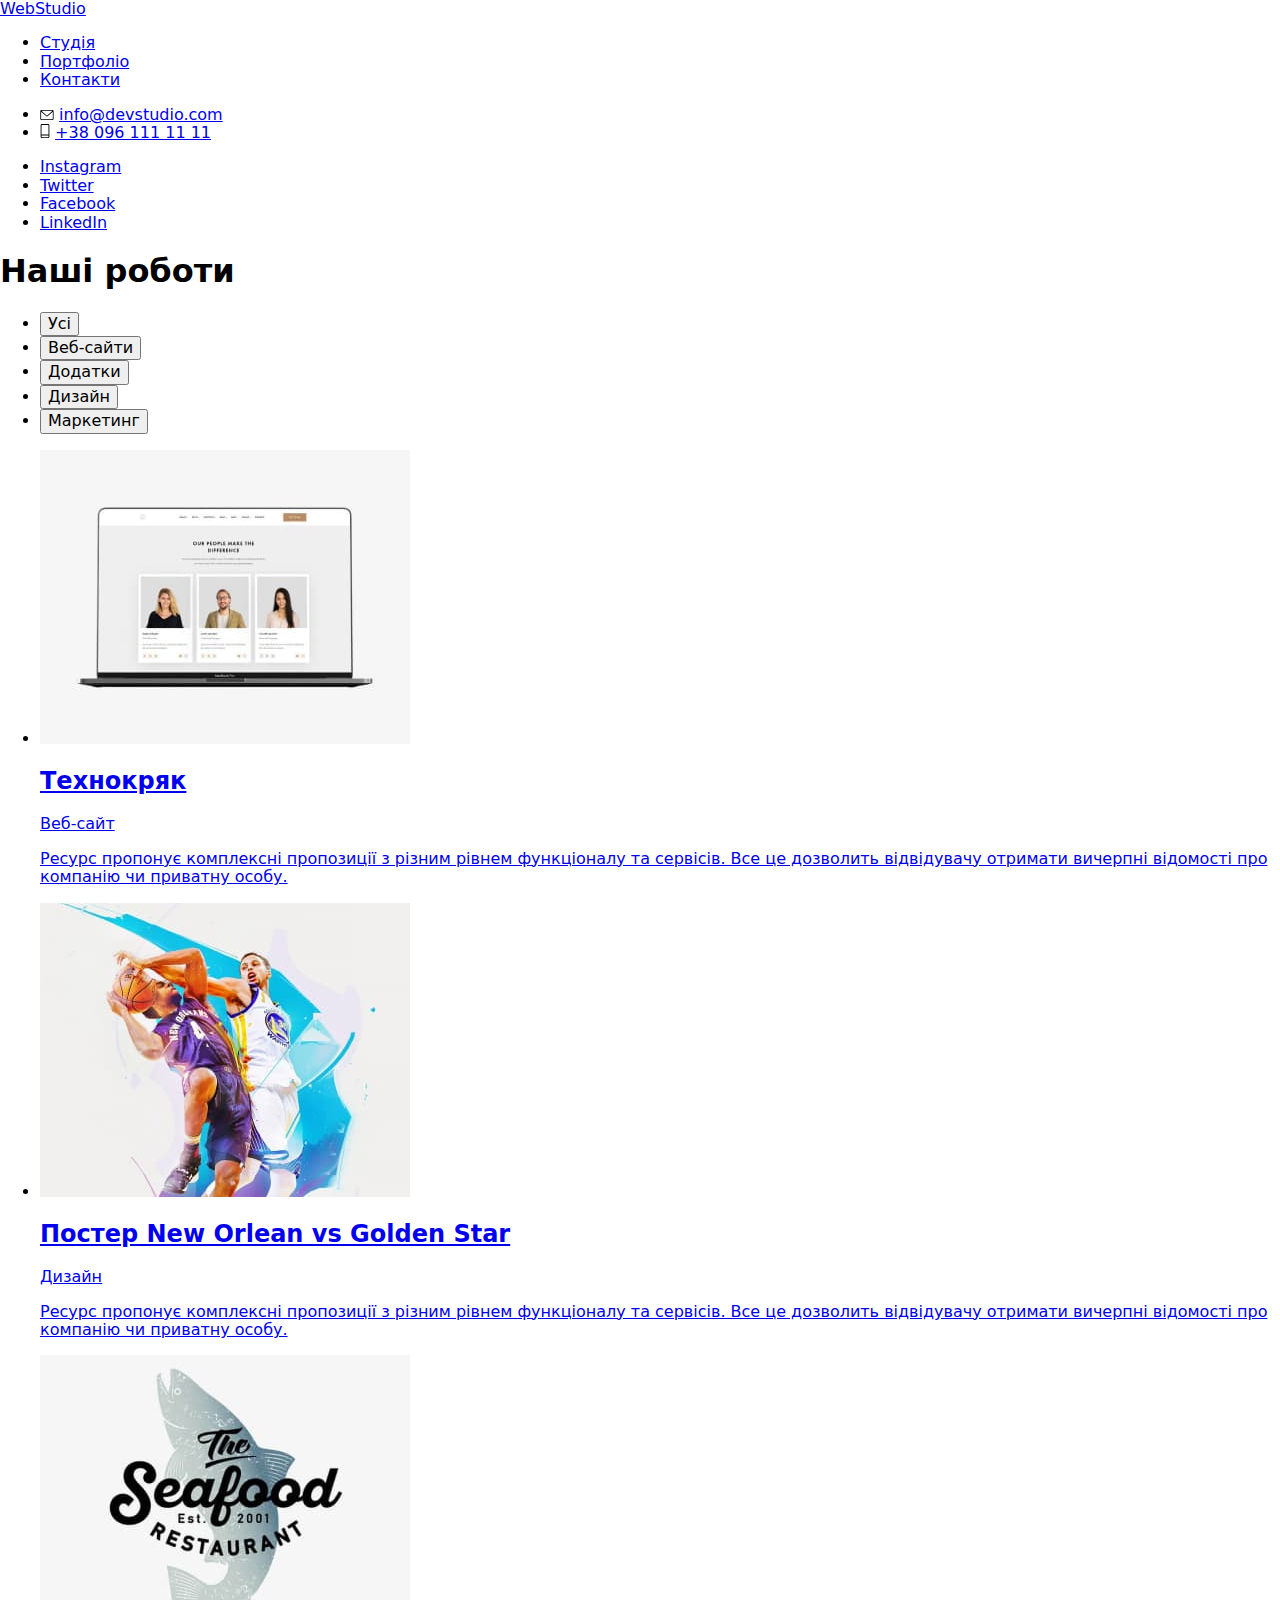
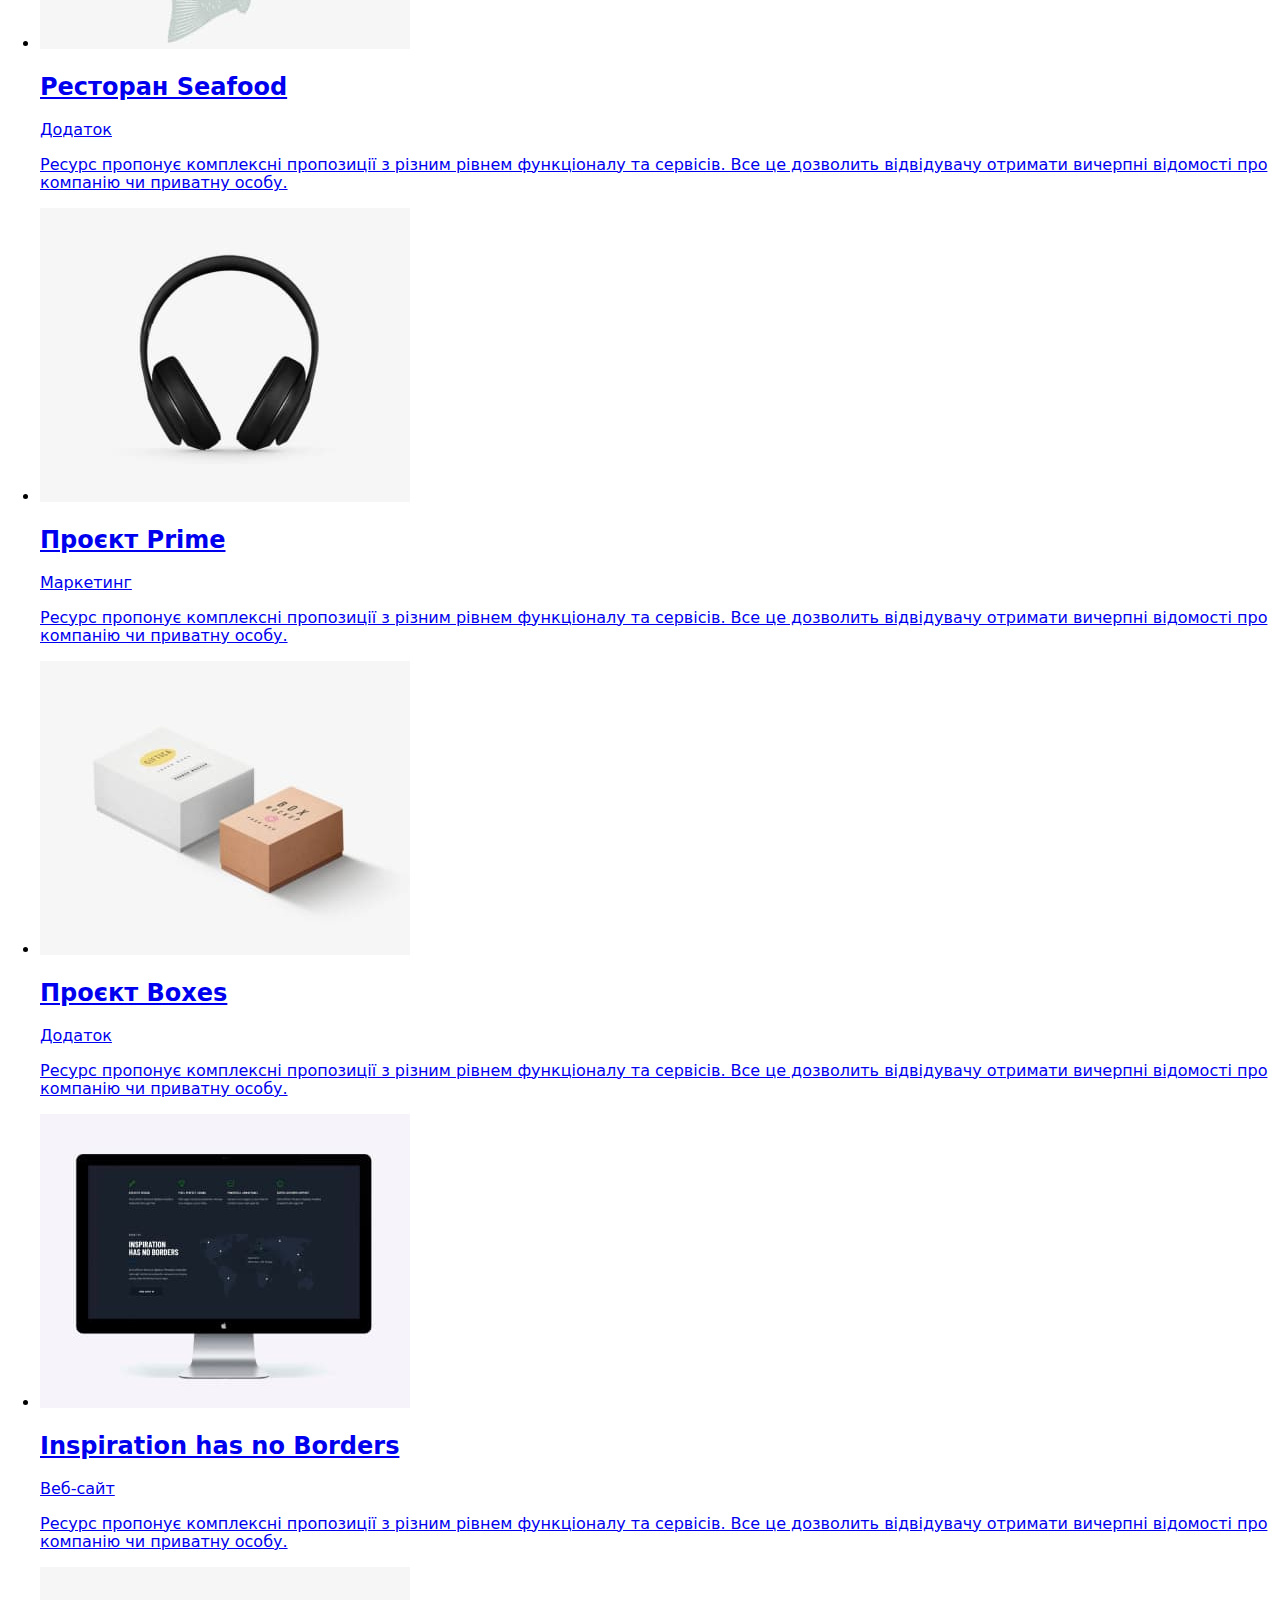
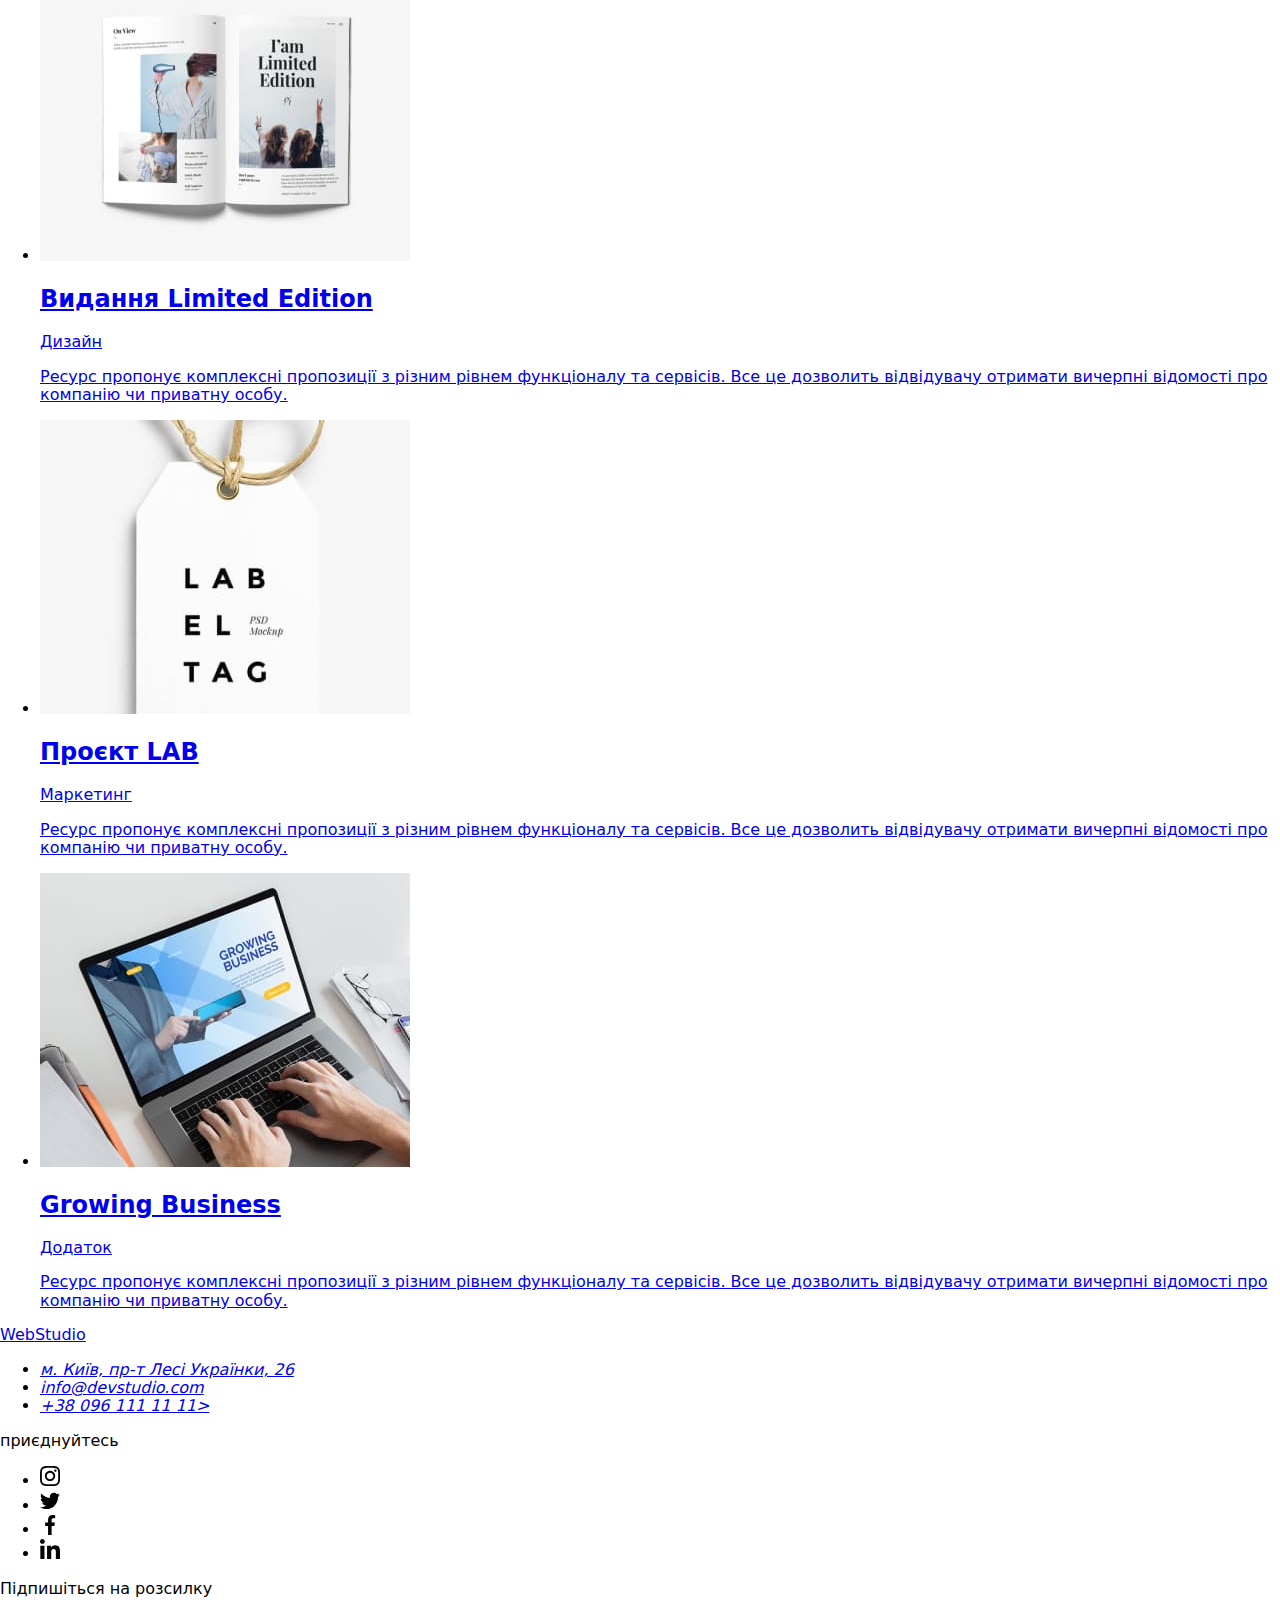
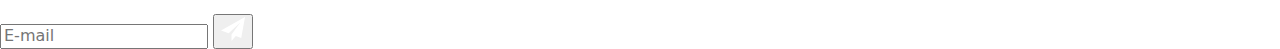
==== portfolio.html @ 384033b2 "html finished" ====
<!DOCTYPE html>
<html lang="en">

<head>
    <meta charset="UTF-8">
    <meta http-equiv="X-UA-Compatible" content="IE=edge">
    <meta name="viewport" content="width=device-width, initial-scale=1.0">
    <title>Document</title>
    <link rel="stylesheet" href="https://cdnjs.cloudflare.com/ajax/libs/modern-normalize/1.1.0/modern-normalize.min.css">
    <link rel="preconnect" href="https://fonts.googleapis.com">
    <link rel="preconnect" href="https://fonts.gstatic.com" crossorigin>
    <link href="https://fonts.googleapis.com/css2?family=Raleway:wght@700&family=Roboto:wght@400;500;700;900&display=swap"
        rel="stylesheet">
</head>

<body>
    <header>
        <div class="container">
            <nav>
                <a href="#" class="logo logo--header" lang="en">Web<span
                        class="logo__part logo__part--header">Studio</span></a>
                <div class="menu">
                    <ul class="nav-list">
                        <li class="nav-list__item">
                            <a href="./index.html" class="nav-list__link">Студія</a>
                        </li>
                        <li class="nav-list__item">
                            <a href="./portfolio.html" class="nav-list__link">Портфоліо</a>
                        </li>
                        <li class="nav-list__item">
                            <a href="#" class="nav-list__link">Контакти</a>
                        </li>
                    </ul>
                    <ul class="nav-contacts">
                        <li class="nav-contacts__item">
                            <svg class="nav-contacts__icon" width="14px" height="10px">
                                <use href="./image/icons.svg#icon-envelope"></use>
                            </svg>
                            <a href="mailto:info@devstudio.com"
                                class="nav-contacts__contact-link">info@devstudio.com</a>
                        </li>
                        <li class="nav-contacts__item">
                            <svg class="nav-contacts__icon" width="10px" height="14px">
                                <use href="./image/icons.svg#icon-tel"></use>
                            </svg>
                            <a href="tel:+380961111111" class="nav-contacts__contact-link">+38 096 111 11 11</a>
                        </li>

                    </ul>
                    <ul class="contact-networks">
                        <li class="contact-networks__item">
                            <a href="#" class="contact-networks__social-link">Instagram</a>
                        </li>
                        <li class="contact-networks__item">
                            <a href="#" class="contact-networks__social-link">Twitter</a>
                        </li>
                        <li class="contact-networks__item">
                            <a href="#" class="contact-networks__social-link">Facebook</a>
                        </li>
                        <li class="contact-networks__item">
                            <a href="#" class="contact-networks__social-link">LinkedIn</a>
                        </li>
                    </ul>

                </div>
            </nav>
        </div>
    </header>
    <main>
        <section class="works-section">
            <div class="container">
                <h1 class="works-section__heading visually-hidden"> Наші роботи</h1>
                <ul class="filter-list">
                    <li class="filter-list__item">
                        <button type="button" class="filte-list__filter-button">Усі</button>
                    </li>
                    <li class="filter-list__item">
                        <button type="button" class="filte-list__filter-button">Веб-сайти</button>
                    </li>
                    <li class="filter-list__item">
                        <button type="button" class="filte-list__filter-button">Додатки</button>
                    </li>
                    <li class="filter-list__item">
                        <button type="button" class="filte-list__filter-button">Дизайн</button>
                    </li>
                    <li class="filter-list__item">
                        <button type="button" class="filte-list__filter-button">Маркетинг</button>
                    </li>
                </ul>
                <ul class="works-list">
                    <li class="works-list__item">
                        <img src="./image/portfolio/technokryak.jpg" alt="посилання на Технокряк"
                            class="works-list__img">
                        <a href="#" class="works-list__link">
                            <div class="works-list__text-container">
                                <h2 class="works-list__name">Технокряк</h2>
                                <p class="works-list__filter">Веб-сайт</p>
                                <div class="works-list__overlay-container">
                                    <p class="works-list__meta">Ресурс пропонує комплексні пропозиції з різним рівнем
                                        функціоналу та
                                        сервісів. Все це
                                        дозволить відвідувачу отримати
                                        вичерпні відомості про компанію чи приватну особу.</p>
                                </div>
                            </div>
                        </a>
                    </li>
                    <li class="works-list__item">
                        <a href="#" class="works-list__link">
                            <img src="./image/portfolio/poster_no_vs_gs.jpg"
                                alt="посилання на Постер New Orlean vs Golden Star" class="works-list__img">
                            <div class="works-list__text-container">
                                <h2 class="works-list__name">Постер New Orlean vs Golden Star</h2>
                                <p class="works-list__filter">Дизайн</p>
                                <div class="works-list__overlay-container">
                                    <p class="works-list__meta">Ресурс пропонує комплексні пропозиції з різним рівнем
                                        функціоналу та
                                        сервісів. Все це
                                        дозволить відвідувачу отримати
                                        вичерпні відомості про компанію чи приватну особу.</p>
                                </div>
                            </div>
                        </a>
                    </li>
                    <li class="works-list__item">
                        <a href="#" class="works-list__link">
                            <img src="./image/portfolio/seafood.jpg" alt="посилання Ресторан Seafood"
                                class="works-list__img">
                            <div class="works-list__text-container">
                                <h2 class="works-list__name">Ресторан Seafood</h2>
                                <p class="works-list__filter">Додаток</p>
                                <div class="works-list__overlay-container">
                                    <p class="works-list__meta">Ресурс пропонує комплексні пропозиції з різним рівнем
                                        функціоналу та
                                        сервісів. Все це
                                        дозволить відвідувачу отримати
                                        вичерпні відомості про компанію чи приватну особу.</p>
                                </div>
                            </div>
                        </a>
                    </li>
                    <li class="works-list__item">
                        <a href="#" class="works-list__link">
                            <img src="./image/portfolio/prime.jpg" alt="посилання на Проєкт Prime"
                                class="works-list__img">
                            <div class="works-list__text-container">
                                <h2 class="works-list__name">Проєкт Prime</h2>
                                <p class="works-list__filter">Маркетинг</p>
                                <div class="works-list__overlay-container">
                                    <p class="works-list__meta">Ресурс пропонує комплексні пропозиції з різним рівнем
                                        функціоналу та
                                        сервісів. Все це
                                        дозволить відвідувачу отримати
                                        вичерпні відомості про компанію чи приватну особу.</p>
                                </div>
                            </div>
                        </a>
                    </li>
                    <li class="works-list__item">
                        <a href="#" class="works-list__link">
                            <img src="./image/portfolio/boxes.jpg" alt="посилання на Проєкт Boxes"
                                class="works-list__img">
                            <div class="works-list__text-container">
                                <h2 class="works-list__name">Проєкт Boxes</h2>
                                <p class="works-list__filter">Додаток</p>
                                <div class="works-list__overlay-container">
                                    <p class="works-list__meta">Ресурс пропонує комплексні пропозиції з різним рівнем
                                        функціоналу та
                                        сервісів. Все це
                                        дозволить відвідувачу отримати
                                        вичерпні відомості про компанію чи приватну особу.</p>
                                </div>
                            </div>
                        </a>
                    </li>
                    <li class="works-list__item">
                        <a href="#" class="works-list__link">
                            <img src="./image/portfolio/insperation.jpg" alt="посилання Inspiration has no Borders"
                                class="works-list__img">
                            <div class="works-list__text-container">
                                <h2 class="works-list__name">Inspiration has no Borders</h2>
                                <p class="works-list__filter">Веб-сайт</p>
                                <div class="works-list__overlay-container">
                                    <p class="works-list__meta">Ресурс пропонує комплексні пропозиції з різним рівнем
                                        функціоналу та
                                        сервісів. Все це
                                        дозволить відвідувачу отримати
                                        вичерпні відомості про компанію чи приватну особу.</p>
                                </div>
                            </div>
                        </a>
                    </li>
                    <li class="works-list__item">
                        <a href="#" class="works-list__link">
                            <img src="./image/portfolio/limitededitions.jpg" alt="посилання на Видання Limited Edition"
                                class="works-list__img">
                            <div class="works-list__text-container">
                                <h2 class="works-list__name">Видання Limited Edition</h2>
                                <p class="works-list__filter">Дизайн</p>
                                <div class="works-list__overlay-container">
                                    <p class="works-list__meta">Ресурс пропонує комплексні пропозиції з різним рівнем
                                        функціоналу та
                                        сервісів. Все це
                                        дозволить відвідувачу отримати
                                        вичерпні відомості про компанію чи приватну особу.</p>
                                </div>
                            </div>
                        </a>
                    </li>
                    <li class="works-list__item">
                        <a href="#" class="works-list__link">
                            <img src="./image/portfolio/labeltag.jpg" alt="посилання на Проєкт LAB"
                                class="works-list__img">
                            <div class="works-list__text-container">
                                <h2 class="works-list__name">Проєкт LAB</h2>
                                <p class="works-list__filter">Маркетинг</p>
                                <div class="works-list__overlay-container">
                                    <p class="works-list__meta">Ресурс пропонує комплексні пропозиції з різним рівнем
                                        функціоналу та
                                        сервісів. Все це
                                        дозволить відвідувачу отримати
                                        вичерпні відомості про компанію чи приватну особу.</p>
                                </div>
                            </div>
                        </a>
                    </li>
                    <li class="works-list__item">
                        <a href="#" class="works-list__link">
                            <img src="./image/portfolio/growingbuisness.jpg" alt="посилання на Growing Business"
                                class="works-list__img">
                            <div class="works-list__text-container">
                                <h2 class="works-list__name">Growing Business</h2>
                                <p class="works-list__filter">Додаток</p>
                                <div class="works-list__overlay-container">
                                    <p class="works-list__meta">Ресурс пропонує комплексні пропозиції з різним рівнем
                                        функціоналу та
                                        сервісів. Все це
                                        дозволить відвідувачу отримати
                                        вичерпні відомості про компанію чи приватну особу.</p>
                                </div>
                            </div>
                        </a>
                    </li>
                </ul>
            </div>
        </section>
    </main>
    <footer class="footer">
        <a href="#" class="logo logo--footer" lang="en">Web<span class="logo__part logo__part--footer">Studio</span></a>
        <address>
            <ul class="addres-list">
                <li class="address-list__item">
                    <a href="https://goo.gl/maps/CPtrU1FHBa2aNyZL9" target="_blank" rel="noopener noreferrer nofollow"
                        class="address-list__link"><span class="phis-address">м. Київ, пр-т Лесі
                            Українки, 26</span></a>
                </li>
                <li class="address-list__item">
                    <a href="mailto:info@devstudio.com" class="address-list__link">info@devstudio.com </a>
                </li>
                <li class="address-list__item">
                    <a href="tel:+380961111111" class="address-list__link">+38 096 111 11 11></a>
                </li>
            </ul>


        </address>
        <div class="footer__socials">
            <p class="footer__social-label">приєднуйтесь</p>
            <ul class="social-links">
                <li class="social-links__item social-links__item--foter">
                    <a href="#" aria-label="Instagram link" class="social-links__network">
                        <svg class="social-links__icon" width="20px" height="20px">
                            <use href="./image/icons.svg#icon-instagram"></use>
                        </svg>
                    </a>
                </li>
                <li class="social-links__item social-links__item--foter">
                    <a href="#" aria-label="Twitter link" class="social-links__network">
                        <svg class="social-links__icon" width="20px" height="20px">
                            <use href="./image/icons.svg#icon-twitter"></use>
                        </svg>
                    </a>
                </li>
                <li class="social-links__item social-links__item--foter">
                    <a href="#" aria-label="Facebook link" class="social-links__network">
                        <svg class="social-links__icon" width="20px" height="20px">
                            <use href="./image/icons.svg#icon-facebook"></use>
                        </svg>
                    </a>
                </li>
                <li class="social-links__item social-links__item--foter">
                    <a href="#" aria-label="LinkedIn link" class="social-links__network">
                        <svg class="social-links__icon" width="20px" height="20px">
                            <use href="./image/icons.svg#icon-linkedin"></use>
                        </svg>
                    </a>
                </li>
            </ul>
        </div>
        <div class="form__container">
            <p class="form__title">Підпишіться на розсилку</p>
            <form class="footer-form">
                <input type="email" class="footer-form__imput" placeholder="E-mail">
                <button type="submit" class="footer-form__submit">
                    <svg class="footer-form__icon" width="24px" height="24px">
                        Підписатися
                        <use href="./image/icons.svg#icon-send"></use>
                    </svg>
                </button>
            </form>
        </div>
    </footer>
</body>

</html>
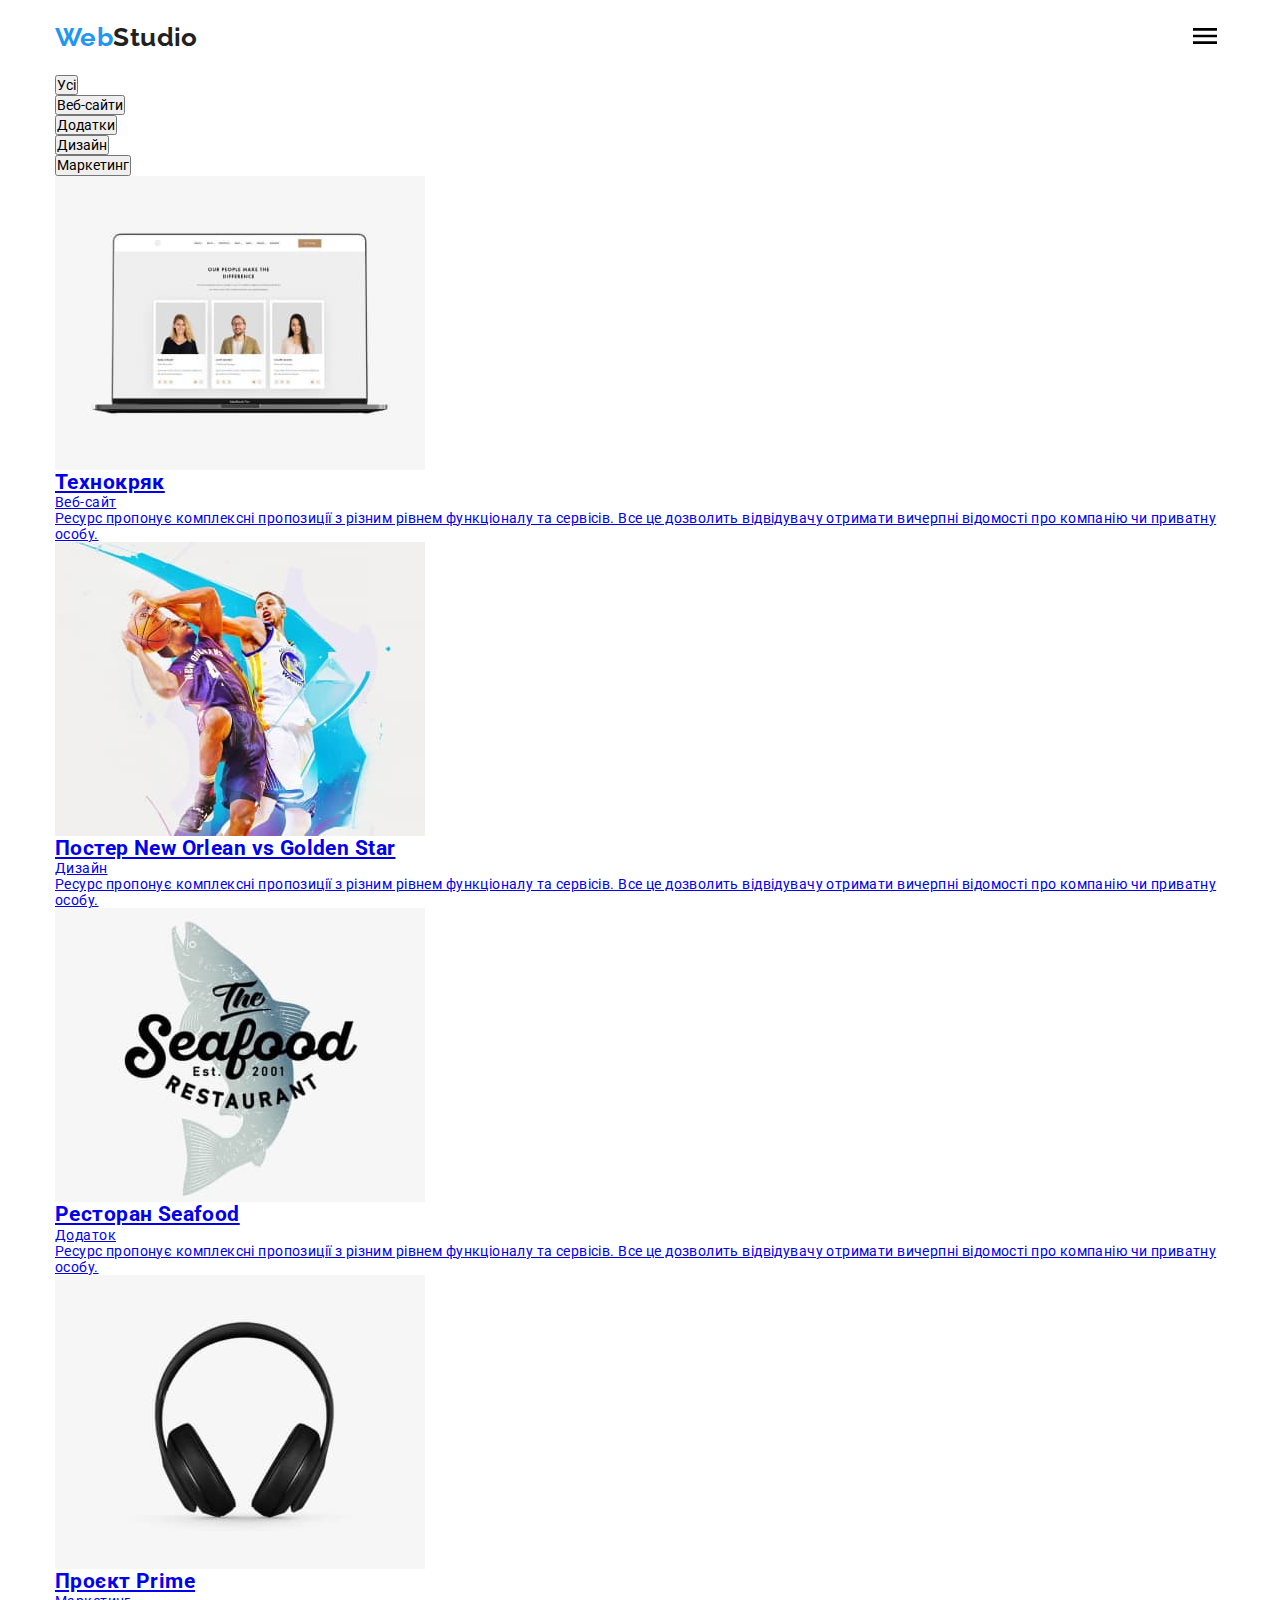
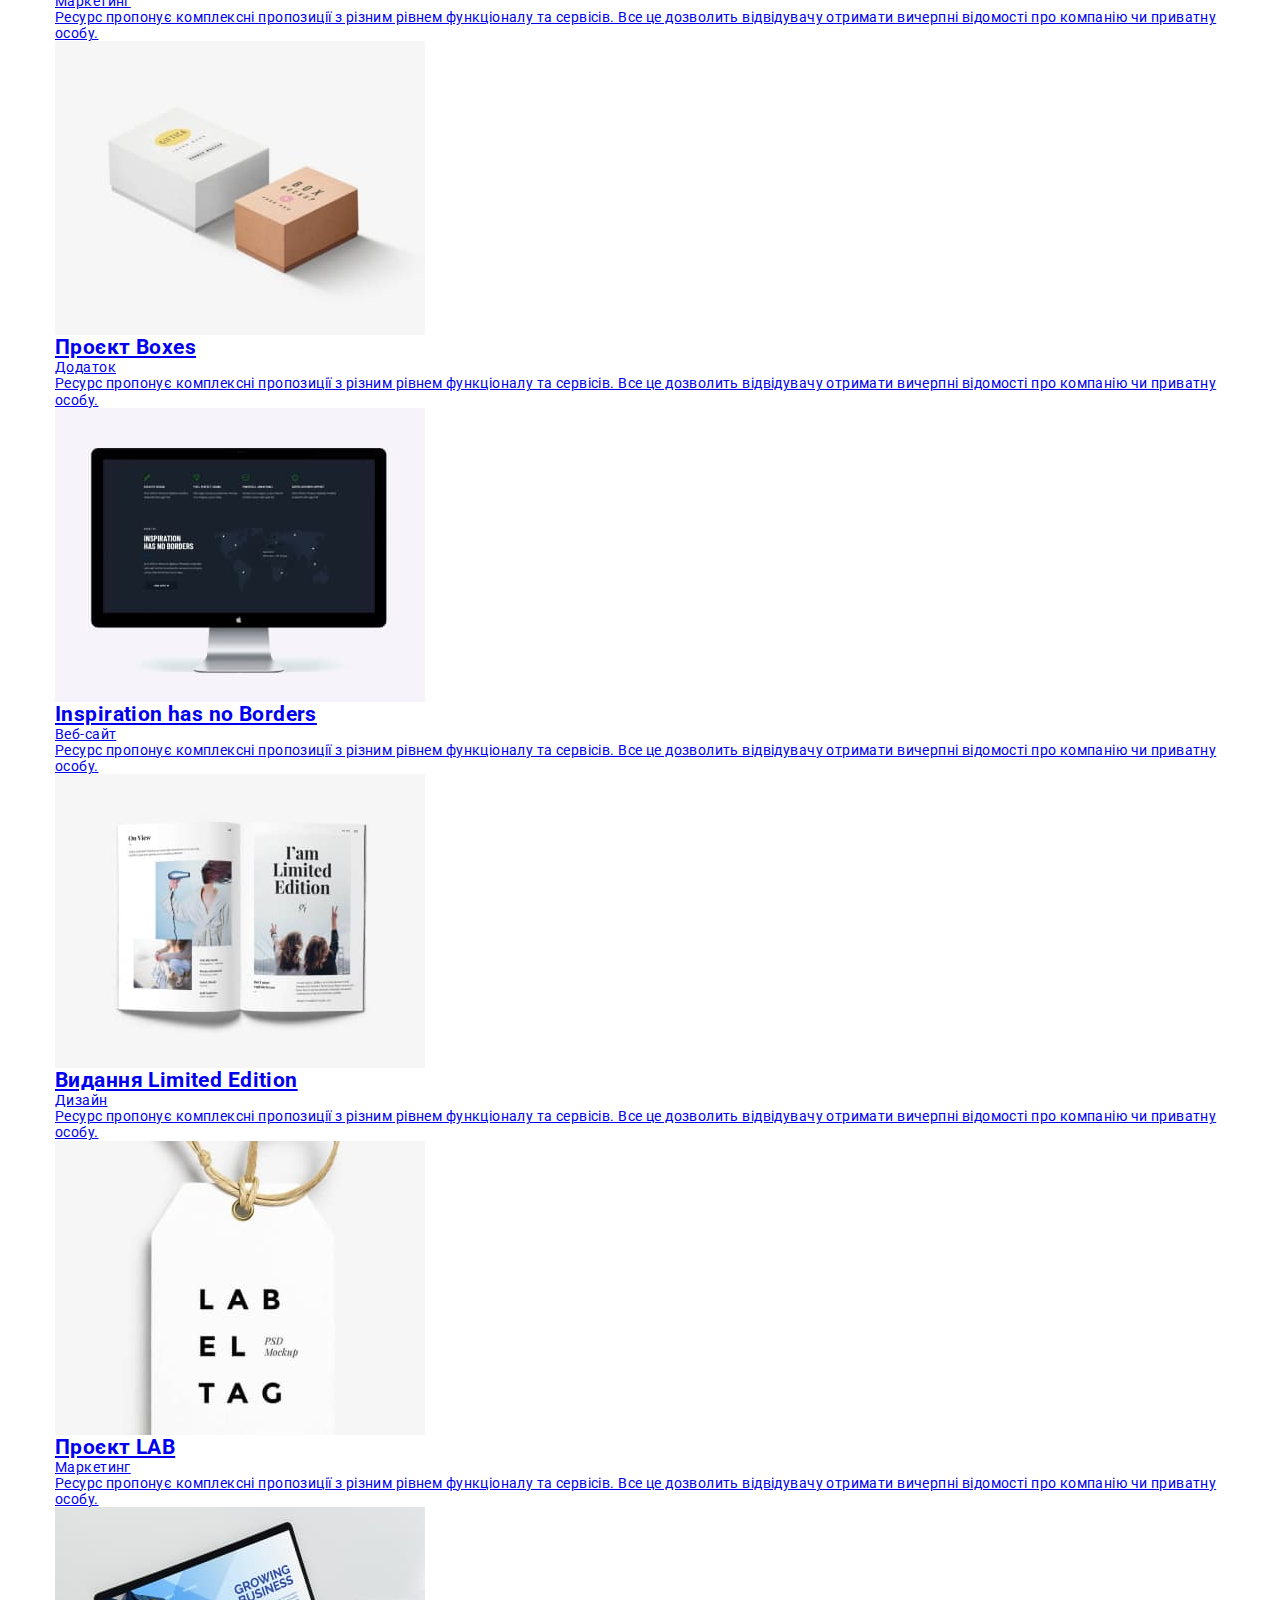
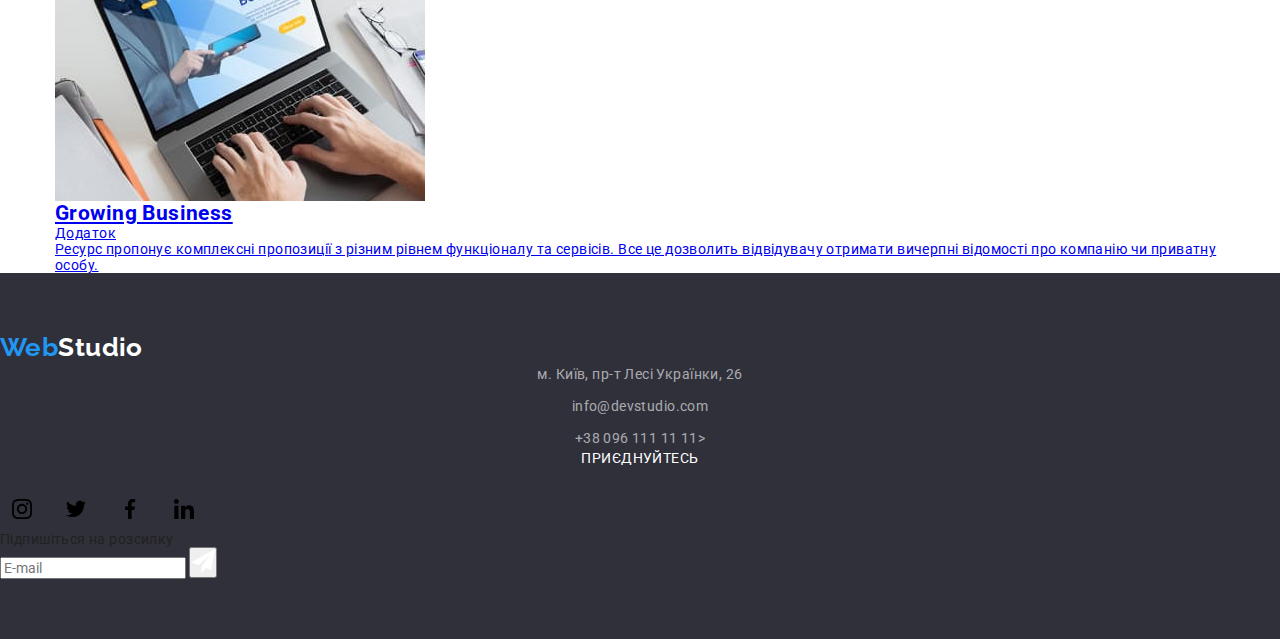
==== commit 74444db5: "style" ====
--- a/portfolio.html
+++ b/portfolio.html
@@ -11,61 +11,73 @@
     <link rel="preconnect" href="https://fonts.gstatic.com" crossorigin>
     <link href="https://fonts.googleapis.com/css2?family=Raleway:wght@700&family=Roboto:wght@400;500;700;900&display=swap"
         rel="stylesheet">
+    <link rel="stylesheet" href="./css/main.min.css">
 </head>
 
 <body>
-    <header>
-        <div class="container">
-            <nav>
-                <a href="#" class="logo logo--header" lang="en">Web<span
-                        class="logo__part logo__part--header">Studio</span></a>
-                <div class="menu">
-                    <ul class="nav-list">
-                        <li class="nav-list__item">
-                            <a href="./index.html" class="nav-list__link">Студія</a>
-                        </li>
-                        <li class="nav-list__item">
-                            <a href="./portfolio.html" class="nav-list__link">Портфоліо</a>
-                        </li>
-                        <li class="nav-list__item">
-                            <a href="#" class="nav-list__link">Контакти</a>
-                        </li>
-                    </ul>
-                    <ul class="nav-contacts">
-                        <li class="nav-contacts__item">
-                            <svg class="nav-contacts__icon" width="14px" height="10px">
-                                <use href="./image/icons.svg#icon-envelope"></use>
+        <header>
+            <div class="container header__container">
+                <nav class="site-nav">
+                    <a href="#" class="logo logo--header" lang="en">Web<span
+                            class="logo__part logo__part--header">Studio</span></a>
+                    <button class="menu__open-button js-open-menu" aria-controls="mobile-menu" aria-expanded="false"
+                        type="button">
+                        <svg class="menu__icon" width="40px" height="40px">
+                            <use href="./image/icons.svg#icon-menu"></use>
+                        </svg>
+                    </button>
+                    <div class="menu js-menu-container" id="mobile-menu">
+                        <ul class="nav-list">
+                            <li class="nav-list__item">
+                                <a href="./index.html" class="nav-list__link ">Студія</a>
+                            </li>
+                            <li class="nav-list__item">
+                                <a href="./portfolio.html" class="nav-list__link nav-list__link--curant">Портфоліо</a>
+                            </li>
+                            <li class="nav-list__item">
+                                <a href="#" class="nav-list__link">Контакти</a>
+                            </li>
+                        </ul>
+                        <ul class="nav-contacts">
+                            <li class="nav-contacts__item">
+                                <svg class="nav-contacts__icon" width="14px" height="10px">
+                                    <use href="./image/icons.svg#icon-envelope"></use>
+                                </svg>
+                                <a href="mailto:info@devstudio.com"
+                                    class="nav-contacts__contact-link nav-contacts__contact-link--mail">info@devstudio.com</a>
+                            </li>
+                            <li class="nav-contacts__item">
+                                <svg class="nav-contacts__icon" width="10px" height="14px">
+                                    <use href="./image/icons.svg#icon-tel"></use>
+                                </svg>
+                                <a href="tel:+380961111111"
+                                    class="nav-contacts__contact-link nav-contacts__contact-link--tel">+38 096 111 11 11</a>
+                            </li>
+        
+                        </ul>
+                        <ul class="contact-networks">
+                            <li class="contact-networks__item">
+                                <a href="#" class="contact-networks__social-link">Instagram</a>
+                            </li>
+                            <li class="contact-networks__item">
+                                <a href="#" class="contact-networks__social-link">Twitter</a>
+                            </li>
+                            <li class="contact-networks__item">
+                                <a href="#" class="contact-networks__social-link">Facebook</a>
+                            </li>
+                            <li class="contact-networks__item">
+                                <a href="#" class="contact-networks__social-link">LinkedIn</a>
+                            </li>
+                        </ul>
+                        <button class="menu__close-button js-close-menu" type="button">
+                            <svg class="menu__close-icon" width="18px" height="18px">
+                                <use href="./image/icons.svg#icon-close"></use>
                             </svg>
-                            <a href="mailto:info@devstudio.com"
-                                class="nav-contacts__contact-link">info@devstudio.com</a>
-                        </li>
-                        <li class="nav-contacts__item">
-                            <svg class="nav-contacts__icon" width="10px" height="14px">
-                                <use href="./image/icons.svg#icon-tel"></use>
-                            </svg>
-                            <a href="tel:+380961111111" class="nav-contacts__contact-link">+38 096 111 11 11</a>
-                        </li>
-
-                    </ul>
-                    <ul class="contact-networks">
-                        <li class="contact-networks__item">
-                            <a href="#" class="contact-networks__social-link">Instagram</a>
-                        </li>
-                        <li class="contact-networks__item">
-                            <a href="#" class="contact-networks__social-link">Twitter</a>
-                        </li>
-                        <li class="contact-networks__item">
-                            <a href="#" class="contact-networks__social-link">Facebook</a>
-                        </li>
-                        <li class="contact-networks__item">
-                            <a href="#" class="contact-networks__social-link">LinkedIn</a>
-                        </li>
-                    </ul>
-
-                </div>
-            </nav>
-        </div>
-    </header>
+                        </button>
+                    </div>
+                </nav>
+            </div>
+        </header>
     <main>
         <section class="works-section">
             <div class="container">
@@ -310,6 +322,7 @@
             </form>
         </div>
     </footer>
+    <script src="./js/mobile-menu.js"></script>
 </body>
 
 </html>--- a/css/main.min.css
+++ b/css/main.min.css
@@ -0,0 +1 @@
+.visually-hidden{position:absolute;white-space:nowrap;width:1px;height:1px;overflow:hidden;border:0;padding:0;clip:rect(0 0 0 0);-webkit-clip-path:inset(50%);clip-path:inset(50%);margin:-1px}html{box-sizing:border-box}*,*::after,*::before{box-sizing:inherit}body{font-family:Roboto,sans-serif;font-size:14px;font-style:normal;letter-spacing:.03em;color:#212121;background-color:#fff}h1,h2,h3,h4,h5,h6{margin:0;padding:0}ul{list-style:none;margin:0;padding:0}p{padding:0;margin:0}img{display:block;max-width:100%;height:auto}button{padding:0}.container{padding:0 15px;margin-left:auto;margin-right:auto}@media only screen and (min-width: 480px){.container{width:480px}}@media only screen and (min-width: 768px){.container{width:768px}}@media only screen and (min-width: 1280px){.container{width:1200px}}.social-links{display:flex;align-items:center}.social-links--footer{margin-bottom:60px}.social-links__item{display:inline-block}.social-links__item:not(:last-child){margin-right:10px}.social-links__network{border-radius:50%;width:44px;height:44px;display:flex;justify-content:center;align-items:center}.social-links__network--footer{background-color:rgba(255,255,255,.1);fill:#fff}.social-links__network__icon{color:currentColor}.logo{color:#2196f3;font-family:Raleway,sans-serif;text-decoration:none;font-weight:700;font-size:26px;line-height:1.15}.logo--footer{margin-bottom:20px}.logo__part{color:#212121}.logo__part--footer{color:#fff}header{padding:16px 0}.header__container{position:relative;display:flex;justify-content:space-between}.menu{width:100%;background-color:#fff;display:none;position:absolute;top:-16px;left:0;padding:48px 40px}.menu__open-button{background-color:#fff;border:none}.menu__close-button{position:absolute;top:21px;right:25px;background-color:#fff;border:none}.menu.is-open{display:block}.footer{background-color:#2f303a;padding:60px 0}.footer__container{display:flex;flex-direction:column;align-items:center;justify-content:center}.footer__social-label{color:#fff;font-style:bold;text-transform:uppercase;line-height:1.14;margin-bottom:20px;text-align:center}.address{margin-bottom:60px}.address-list__item{display:flex;align-items:center;justify-content:center}.address-list__item:not(:last-child){margin-bottom:8px}.address-list__link{color:rgba(255,255,255,.6);text-decoration:none;font-style:normal;line-height:1.71}.address-list__link--white{color:#fff}.site-nav{display:flex;align-items:center;justify-content:space-between;width:100%}.nav-list{margin-bottom:300px}.nav-list__item:not(:last-child){margin-bottom:32px}.nav-list__link{text-decoration:none;color:#212121;font-style:Medium;font-size:40px;line-height:1.18}.nav-list__link--curant{color:#2196f3}.nav-contacts{display:flex;flex-direction:column-reverse;margin-bottom:64px}.nav-contacts__item:not(:first-child){margin-bottom:32px}.nav-contacts__contact-link{text-decoration:none;color:#212121}.nav-contacts__contact-link--mail{color:#757575;font-style:Medium;font-size:24px;line-height:1.12;letter-spacing:2%}.nav-contacts__contact-link--tel{color:#2196f3;font-style:Medium;font-size:34px;line-height:1.18}.nav-contacts__icon{display:none}.contact-networks{display:flex}.contact-networks__item:not(:last-child){margin-right:10px;padding-right:10px;border-right:1px solid rgba(33,33,33,.2)}.contact-networks__social-link{color:#2196f3;text-decoration:none;font-size:medium;font-style:18px;line-height:1.22;letter-spacing:2%}/*# sourceMappingURL=main.min.css.map */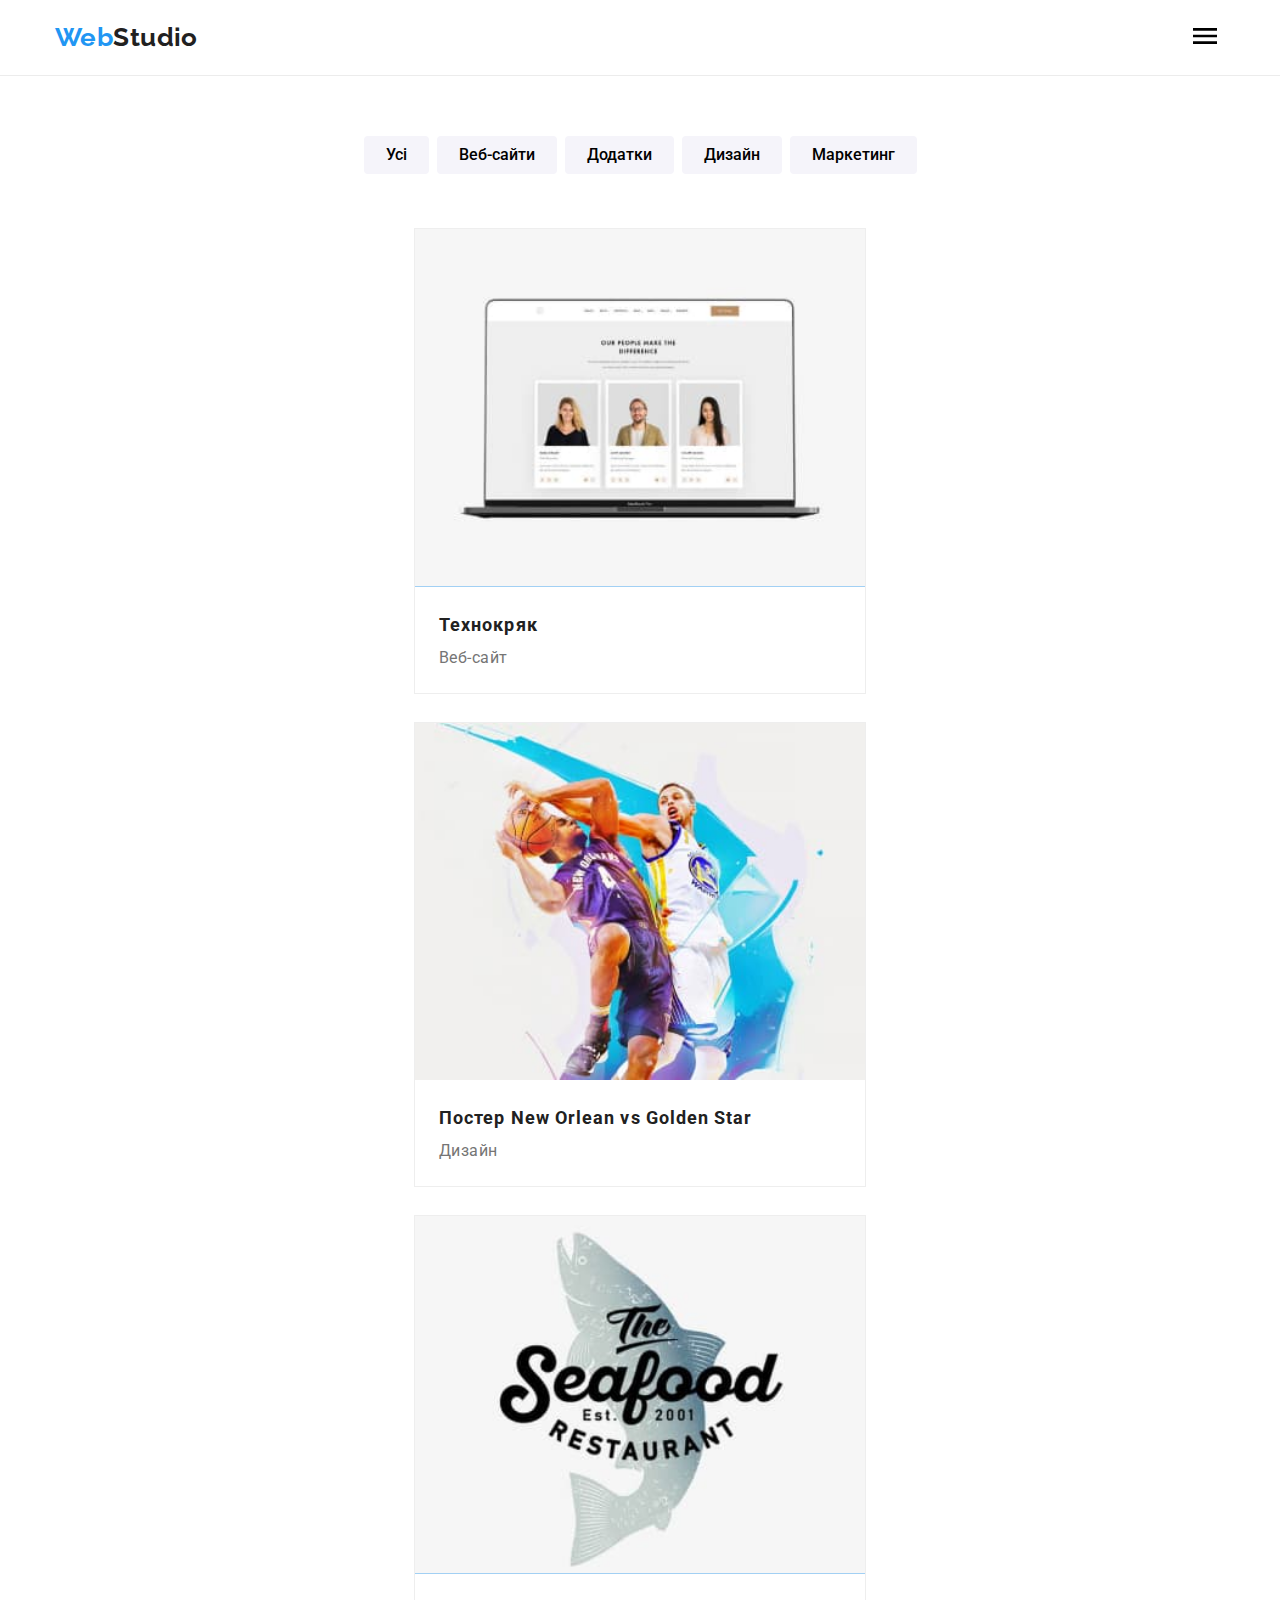
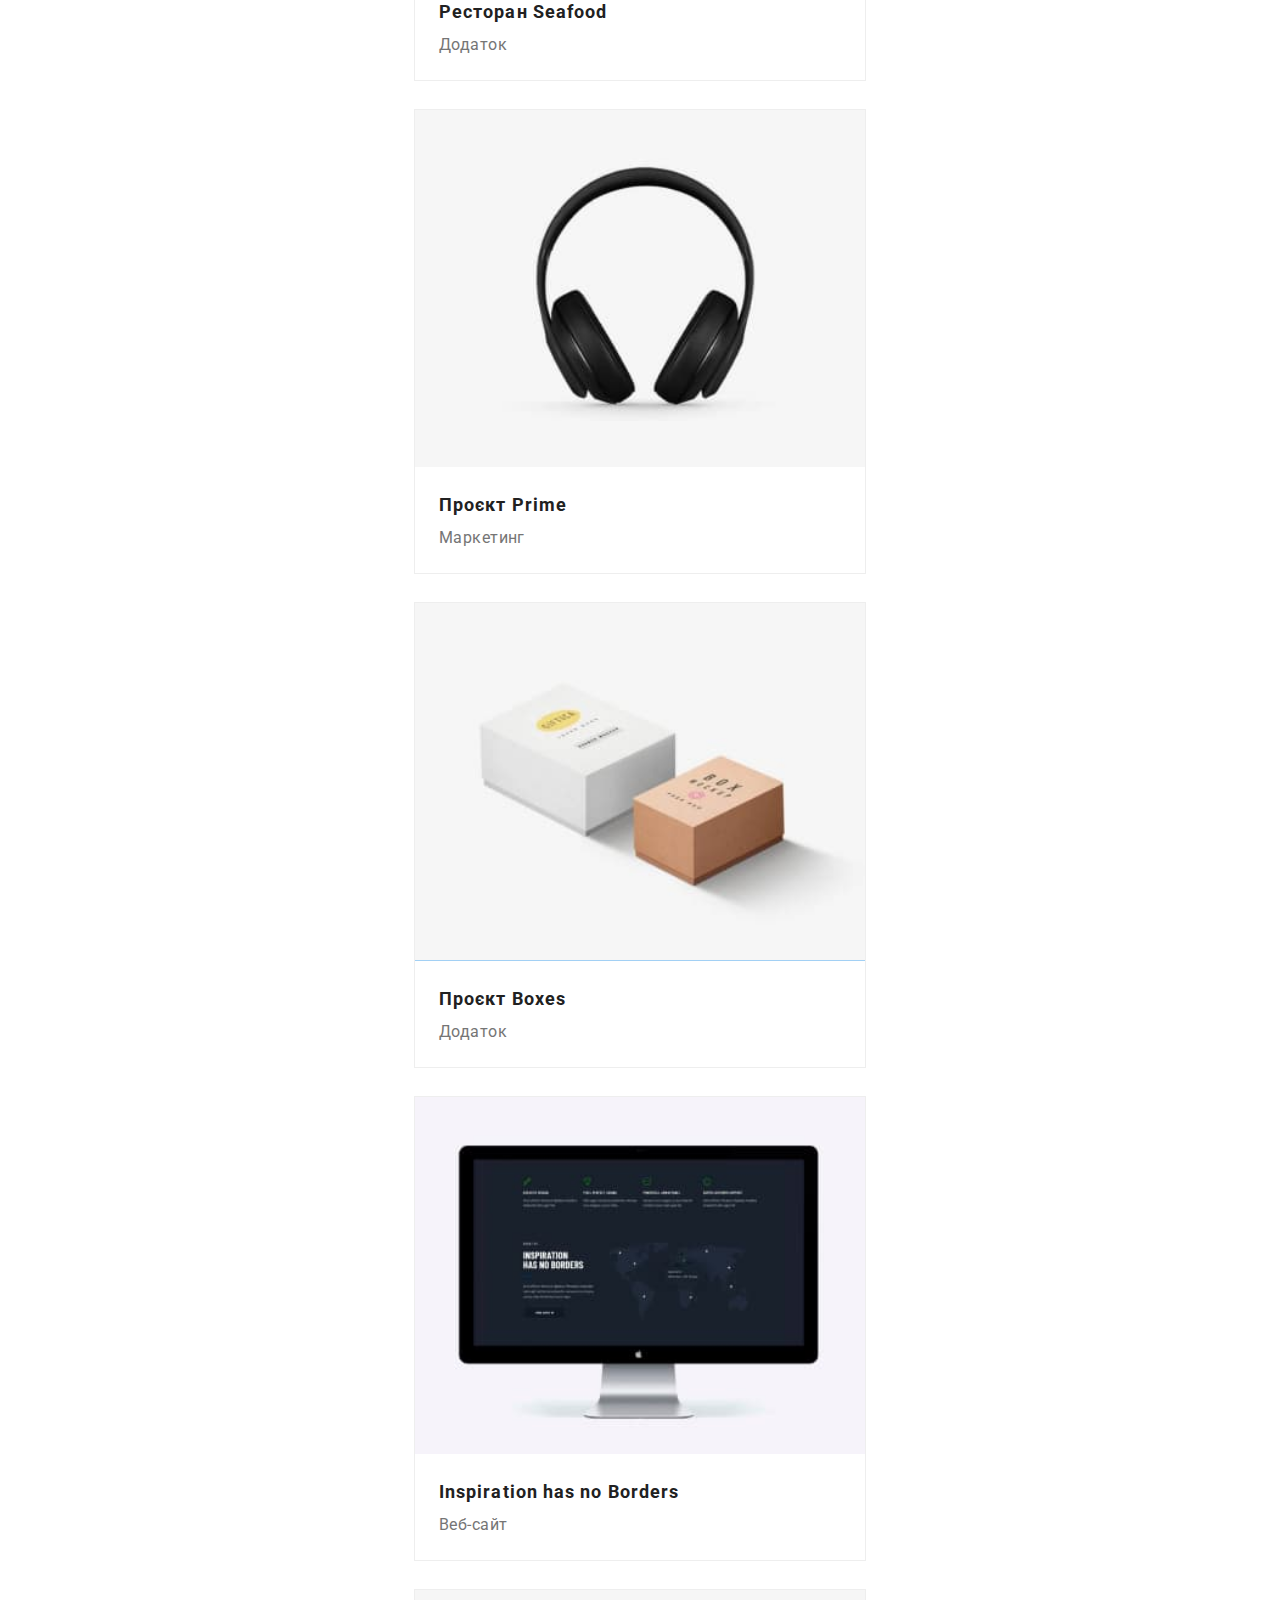
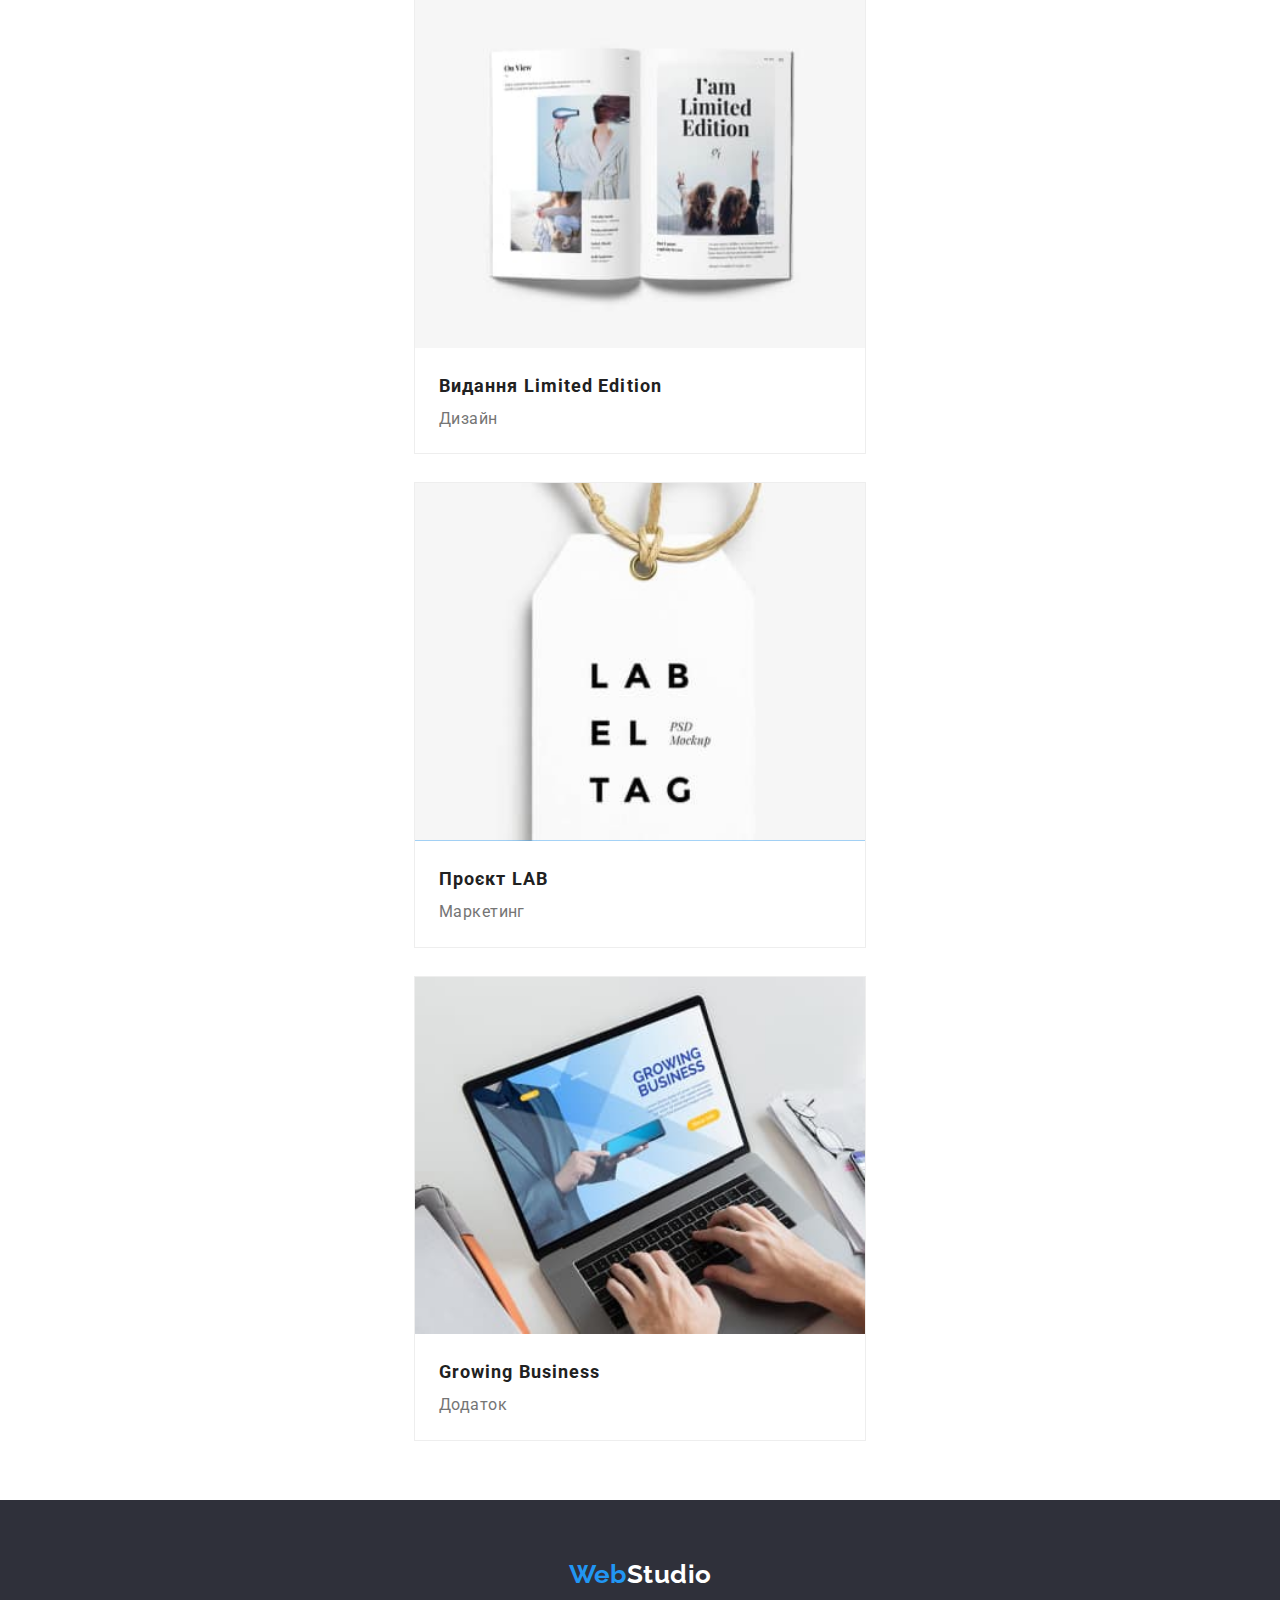
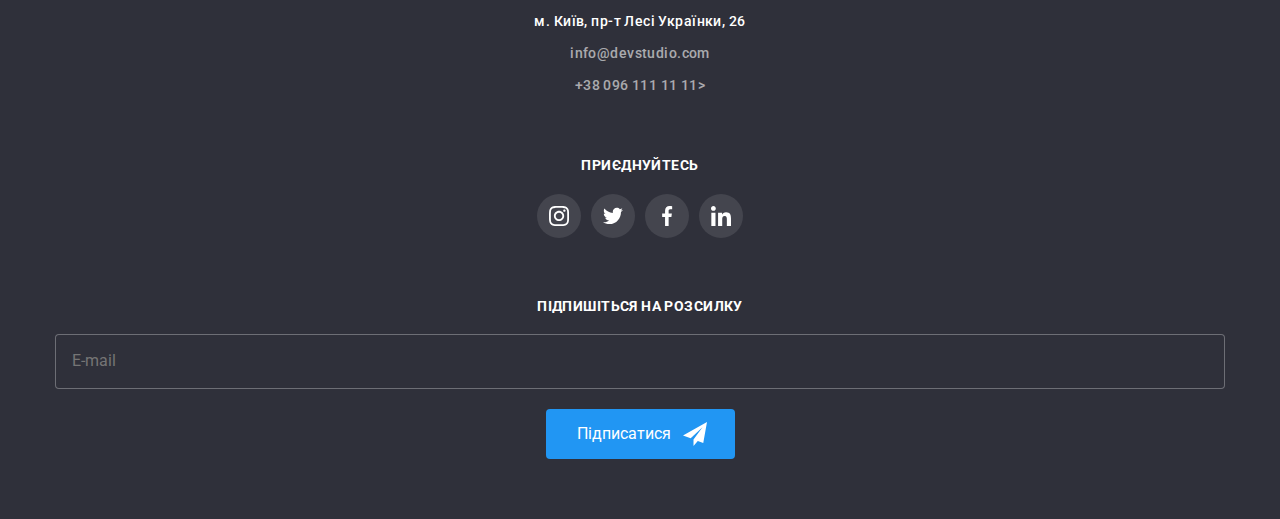
==== commit 24b3d11f: "animation ready" ====
--- a/portfolio.html
+++ b/portfolio.html
@@ -84,242 +84,251 @@
                 <h1 class="works-section__heading visually-hidden"> Наші роботи</h1>
                 <ul class="filter-list">
                     <li class="filter-list__item">
-                        <button type="button" class="filte-list__filter-button">Усі</button>
-                    </li>
-                    <li class="filter-list__item">
-                        <button type="button" class="filte-list__filter-button">Веб-сайти</button>
-                    </li>
-                    <li class="filter-list__item">
-                        <button type="button" class="filte-list__filter-button">Додатки</button>
-                    </li>
-                    <li class="filter-list__item">
-                        <button type="button" class="filte-list__filter-button">Дизайн</button>
-                    </li>
-                    <li class="filter-list__item">
-                        <button type="button" class="filte-list__filter-button">Маркетинг</button>
+                        <button type="button" class="filter-list__filter-button">Усі</button>
+                    </li>
+                    <li class="filter-list__item">
+                        <button type="button" class="filter-list__filter-button">Веб-сайти</button>
+                    </li>
+                    <li class="filter-list__item">
+                        <button type="button" class="filter-list__filter-button">Додатки</button>
+                    </li>
+                    <li class="filter-list__item">
+                        <button type="button" class="filter-list__filter-button">Дизайн</button>
+                    </li>
+                    <li class="filter-list__item">
+                        <button type="button" class="filter-list__filter-button">Маркетинг</button>
                     </li>
                 </ul>
                 <ul class="works-list">
                     <li class="works-list__item">
-                        <img src="./image/portfolio/technokryak.jpg" alt="посилання на Технокряк"
-                            class="works-list__img">
                         <a href="#" class="works-list__link">
-                            <div class="works-list__text-container">
-                                <h2 class="works-list__name">Технокряк</h2>
-                                <p class="works-list__filter">Веб-сайт</p>
-                                <div class="works-list__overlay-container">
-                                    <p class="works-list__meta">Ресурс пропонує комплексні пропозиції з різним рівнем
-                                        функціоналу та
-                                        сервісів. Все це
-                                        дозволить відвідувачу отримати
-                                        вичерпні відомості про компанію чи приватну особу.</p>
-                                </div>
-                            </div>
-                        </a>
-                    </li>
-                    <li class="works-list__item">
-                        <a href="#" class="works-list__link">
-                            <img src="./image/portfolio/poster_no_vs_gs.jpg"
-                                alt="посилання на Постер New Orlean vs Golden Star" class="works-list__img">
-                            <div class="works-list__text-container">
-                                <h2 class="works-list__name">Постер New Orlean vs Golden Star</h2>
-                                <p class="works-list__filter">Дизайн</p>
-                                <div class="works-list__overlay-container">
-                                    <p class="works-list__meta">Ресурс пропонує комплексні пропозиції з різним рівнем
-                                        функціоналу та
-                                        сервісів. Все це
-                                        дозволить відвідувачу отримати
-                                        вичерпні відомості про компанію чи приватну особу.</p>
-                                </div>
-                            </div>
-                        </a>
-                    </li>
-                    <li class="works-list__item">
-                        <a href="#" class="works-list__link">
-                            <img src="./image/portfolio/seafood.jpg" alt="посилання Ресторан Seafood"
+                            <div class="works-list__thumb"> 
+                            <img src="./image/portfolio/technokryak.jpg" alt="посилання на Технокряк " width="450" height="294"
                                 class="works-list__img">
-                            <div class="works-list__text-container">
-                                <h2 class="works-list__name">Ресторан Seafood</h2>
-                                <p class="works-list__filter">Додаток</p>
-                                <div class="works-list__overlay-container">
-                                    <p class="works-list__meta">Ресурс пропонує комплексні пропозиції з різним рівнем
-                                        функціоналу та
-                                        сервісів. Все це
-                                        дозволить відвідувачу отримати
-                                        вичерпні відомості про компанію чи приватну особу.</p>
-                                </div>
-                            </div>
-                        </a>
-                    </li>
-                    <li class="works-list__item">
-                        <a href="#" class="works-list__link">
-                            <img src="./image/portfolio/prime.jpg" alt="посилання на Проєкт Prime"
-                                class="works-list__img">
-                            <div class="works-list__text-container">
-                                <h2 class="works-list__name">Проєкт Prime</h2>
-                                <p class="works-list__filter">Маркетинг</p>
-                                <div class="works-list__overlay-container">
-                                    <p class="works-list__meta">Ресурс пропонує комплексні пропозиції з різним рівнем
-                                        функціоналу та
-                                        сервісів. Все це
-                                        дозволить відвідувачу отримати
-                                        вичерпні відомості про компанію чи приватну особу.</p>
-                                </div>
-                            </div>
-                        </a>
-                    </li>
-                    <li class="works-list__item">
-                        <a href="#" class="works-list__link">
-                            <img src="./image/portfolio/boxes.jpg" alt="посилання на Проєкт Boxes"
-                                class="works-list__img">
-                            <div class="works-list__text-container">
-                                <h2 class="works-list__name">Проєкт Boxes</h2>
-                                <p class="works-list__filter">Додаток</p>
-                                <div class="works-list__overlay-container">
-                                    <p class="works-list__meta">Ресурс пропонує комплексні пропозиції з різним рівнем
-                                        функціоналу та
-                                        сервісів. Все це
-                                        дозволить відвідувачу отримати
-                                        вичерпні відомості про компанію чи приватну особу.</p>
-                                </div>
-                            </div>
-                        </a>
-                    </li>
-                    <li class="works-list__item">
-                        <a href="#" class="works-list__link">
-                            <img src="./image/portfolio/insperation.jpg" alt="посилання Inspiration has no Borders"
-                                class="works-list__img">
-                            <div class="works-list__text-container">
-                                <h2 class="works-list__name">Inspiration has no Borders</h2>
-                                <p class="works-list__filter">Веб-сайт</p>
-                                <div class="works-list__overlay-container">
-                                    <p class="works-list__meta">Ресурс пропонує комплексні пропозиції з різним рівнем
-                                        функціоналу та
-                                        сервісів. Все це
-                                        дозволить відвідувачу отримати
-                                        вичерпні відомості про компанію чи приватну особу.</p>
-                                </div>
-                            </div>
-                        </a>
-                    </li>
-                    <li class="works-list__item">
-                        <a href="#" class="works-list__link">
-                            <img src="./image/portfolio/limitededitions.jpg" alt="посилання на Видання Limited Edition"
-                                class="works-list__img">
-                            <div class="works-list__text-container">
-                                <h2 class="works-list__name">Видання Limited Edition</h2>
-                                <p class="works-list__filter">Дизайн</p>
-                                <div class="works-list__overlay-container">
-                                    <p class="works-list__meta">Ресурс пропонує комплексні пропозиції з різним рівнем
-                                        функціоналу та
-                                        сервісів. Все це
-                                        дозволить відвідувачу отримати
-                                        вичерпні відомості про компанію чи приватну особу.</p>
-                                </div>
-                            </div>
-                        </a>
-                    </li>
-                    <li class="works-list__item">
-                        <a href="#" class="works-list__link">
-                            <img src="./image/portfolio/labeltag.jpg" alt="посилання на Проєкт LAB"
-                                class="works-list__img">
-                            <div class="works-list__text-container">
-                                <h2 class="works-list__name">Проєкт LAB</h2>
-                                <p class="works-list__filter">Маркетинг</p>
-                                <div class="works-list__overlay-container">
-                                    <p class="works-list__meta">Ресурс пропонує комплексні пропозиції з різним рівнем
-                                        функціоналу та
-                                        сервісів. Все це
-                                        дозволить відвідувачу отримати
-                                        вичерпні відомості про компанію чи приватну особу.</p>
-                                </div>
-                            </div>
-                        </a>
-                    </li>
-                    <li class="works-list__item">
-                        <a href="#" class="works-list__link">
-                            <img src="./image/portfolio/growingbuisness.jpg" alt="посилання на Growing Business"
-                                class="works-list__img">
-                            <div class="works-list__text-container">
-                                <h2 class="works-list__name">Growing Business</h2>
-                                <p class="works-list__filter">Додаток</p>
-                                <div class="works-list__overlay-container">
-                                    <p class="works-list__meta">Ресурс пропонує комплексні пропозиції з різним рівнем
-                                        функціоналу та
-                                        сервісів. Все це
-                                        дозволить відвідувачу отримати
-                                        вичерпні відомості про компанію чи приватну особу.</p>
-                                </div>
-                            </div>
-                        </a>
-                    </li>
-                </ul>
+                            <p class="works-list__meta">Ресурс пропонує комплексні пропозиції з різним рівнем
+                                функціоналу та
+                                сервісів. Все це
+                                дозволить відвідувачу отримати
+                                вичерпні відомості про компанію чи приватну особу.
+                            </p>
+                        </div>
+            <div class="works-list__text-container">
+                <h2 class="works-list__name">Технокряк</h2>
+                <p class="works-list__filter">Веб-сайт</p>
+            </div>
+             </a>
+            </li>
+            <li class="works-list__item">
+                <a href="#" class="works-list__link">
+                    <div class="works-list__thumb">
+                    <img src="./image/portfolio/poster_no_vs_gs.jpg" alt="посилання на Постер New Orlean vs Golden Star"
+                        class="works-list__img" width="450" height="294">
+                    <p class="works-list__meta">Ресурс пропонує комплексні пропозиції з різним рівнем
+                        функціоналу та
+                        сервісів. Все це
+                        дозволить відвідувачу отримати
+                        вичерпні відомості про компанію чи приватну особу.
+                    </p>
+                    </div>
+                    <div class="works-list__text-container">
+                        <h2 class="works-list__name">Постер New Orlean vs Golden Star</h2>
+                        <p class="works-list__filter">Дизайн</p>
+                    </div>
+                </a>
+            </li>
+            <li class="works-list__item">
+                <a href="#" class="works-list__link">
+                    <div class="works-list__thumb">
+                    <img src="./image/portfolio/seafood.jpg" alt="посилання Ресторан Seafood" width="450" height="294"
+                        class="works-list__img">
+                    <p class="works-list__meta">Ресурс пропонує комплексні пропозиції з різним рівнем
+                        функціоналу та
+                        сервісів. Все це
+                        дозволить відвідувачу отримати
+                        вичерпні відомості про компанію чи приватну особу.
+                    </p>
+                    </div>
+                    <div class="works-list__text-container">
+                        <h2 class="works-list__name">Ресторан Seafood</h2>
+                        <p class="works-list__filter">Додаток</p>
+                    </div>
+                </a>
+            </li>
+            <li class="works-list__item">
+                <a href="#" class="works-list__link">
+                    <div class="works-list__thumb">
+                    <img src="./image/portfolio/prime.jpg" alt="посилання на Проєкт Prime" width="450" height="294" class="works-list__img">
+                    <p class="works-list__meta">Ресурс пропонує комплексні пропозиції з різним рівнем
+                        функціоналу та
+                        сервісів. Все це
+                        дозволить відвідувачу отримати
+                        вичерпні відомості про компанію чи приватну особу.
+                    </p>
+                </div>
+                    <div class="works-list__text-container">
+                        <h2 class="works-list__name">Проєкт Prime</h2>
+                        <p class="works-list__filter">Маркетинг</p>
+                    </div>
+                </a>
+            </li>
+            <li class="works-list__item">
+                <a href="#" class="works-list__link">
+                    <div class="works-list__thumb">
+                    <img src="./image/portfolio/boxes.jpg" alt="посилання на Проєкт Boxes" width="450" height="294" class="works-list__img">
+                    <p class="works-list__meta">Ресурс пропонує комплексні пропозиції з різним рівнем
+                        функціоналу та
+                        сервісів. Все це
+                        дозволить відвідувачу отримати
+                        вичерпні відомості про компанію чи приватну особу.
+                    </p>
+                    </div>
+                    <div class="works-list__text-container">
+                        <h2 class="works-list__name">Проєкт Boxes</h2>
+                        <p class="works-list__filter">Додаток</p>
+                    </div>
+                </a>
+            </li>
+            <li class="works-list__item">
+                <a href="#" class="works-list__link">
+        
+                    <div class="works-list__thumb">
+                    <img src="./image/portfolio/insperation.jpg" alt="посилання Inspiration has no Borders" width="450" height="294"
+                        class="works-list__img">
+                    <p class="works-list__meta">Ресурс пропонує комплексні пропозиції з різним рівнем
+                        функціоналу та
+                        сервісів. Все це
+                        дозволить відвідувачу отримати
+                        вичерпні відомості про компанію чи приватну особу.
+                    </p>
+                    </div>
+                    <div class="works-list__text-container">
+                        <h2 class="works-list__name">Inspiration has no Borders</h2>
+                        <p class="works-list__filter">Веб-сайт</p>
+                    </div>
+                </a>
+            </li>
+            <li class="works-list__item">
+                <a href="#" class="works-list__link">
+                    <div class="works-list__thumb">
+                    <img src="./image/portfolio/limitededitions.jpg" alt="посилання на Видання Limited Edition" width="450" height="294"
+                        class="works-list__img">
+                    <p class="works-list__meta">Ресурс пропонує комплексні пропозиції з різним рівнем
+                        функціоналу та
+                        сервісів. Все це
+                        дозволить відвідувачу отримати
+                        вичерпні відомості про компанію чи приватну особу.
+                    </p>
+                    </div>
+                    <div class="works-list__text-container">
+                        <h2 class="works-list__name">Видання Limited Edition</h2>
+                        <p class="works-list__filter">Дизайн</p>
+                    </div>
+                </a>
+            </li>
+            <li class="works-list__item">
+                <a href="#" class="works-list__link">
+                    <div class="works-list__thumb">
+                    <img src="./image/portfolio/labeltag.jpg" alt="посилання на Проєкт LAB" width="450" height="294" class="works-list__img">
+                    <p class="works-list__meta">Ресурс пропонує комплексні пропозиції з різним рівнем
+                        функціоналу та
+                        сервісів. Все це
+                        дозволить відвідувачу отримати
+                        вичерпні відомості про компанію чи приватну особу.
+                    </p>
+                    </div>
+                    <div class="works-list__text-container">
+                        <h2 class="works-list__name">Проєкт LAB</h2>
+                        <p class="works-list__filter">Маркетинг</p>
+        
+                    </div>
+                </a>
+            </li>
+            <li class="works-list__item">
+                <a href="#" class="works-list__link">
+                    <div class="works-list__thumb">
+                    <img src="./image/portfolio/growingbuisness.jpg" alt="посилання на Growing Business" width="450" height="294"
+                        class="works-list__img">
+                    <p class="works-list__meta">Ресурс пропонує комплексні пропозиції з різним рівнем
+                        функціоналу та
+                        сервісів. Все це
+                        дозволить відвідувачу отримати
+                        вичерпні відомості про компанію чи приватну особу.</p>
+                    </div>
+                    <div class="works-list__text-container">
+                        <h2 class="works-list__name">Growing Business</h2>
+                        <p class="works-list__filter">Додаток</p>
+        
+                    </div>
+                </a>
+            </li>
+            </ul>
             </div>
         </section>
     </main>
     <footer class="footer">
-        <a href="#" class="logo logo--footer" lang="en">Web<span class="logo__part logo__part--footer">Studio</span></a>
-        <address>
-            <ul class="addres-list">
-                <li class="address-list__item">
-                    <a href="https://goo.gl/maps/CPtrU1FHBa2aNyZL9" target="_blank" rel="noopener noreferrer nofollow"
-                        class="address-list__link"><span class="phis-address">м. Київ, пр-т Лесі
-                            Українки, 26</span></a>
-                </li>
-                <li class="address-list__item">
-                    <a href="mailto:info@devstudio.com" class="address-list__link">info@devstudio.com </a>
-                </li>
-                <li class="address-list__item">
-                    <a href="tel:+380961111111" class="address-list__link">+38 096 111 11 11></a>
-                </li>
-            </ul>
-
-
-        </address>
-        <div class="footer__socials">
-            <p class="footer__social-label">приєднуйтесь</p>
-            <ul class="social-links">
-                <li class="social-links__item social-links__item--foter">
-                    <a href="#" aria-label="Instagram link" class="social-links__network">
-                        <svg class="social-links__icon" width="20px" height="20px">
-                            <use href="./image/icons.svg#icon-instagram"></use>
+        <div class="container footer__container">
+            <a href="#" class="logo logo--footer" lang="en">Web<span class="logo__part logo__part--footer">Studio</span></a>
+            <address class="address">
+                <ul class="addres-list">
+                    <li class="address-list__item">
+                        <a href="https://goo.gl/maps/CPtrU1FHBa2aNyZL9" target="_blank" rel="noopener noreferrer nofollow"
+                            class="address-list__link address-list__link--white">м. Київ, пр-т Лесі
+                            Українки, 26</a>
+                    </li>
+                    <li class="address-list__item">
+                        <a href="mailto:info@devstudio.com" class="address-list__link">info@devstudio.com </a>
+                    </li>
+                    <li class="address-list__item">
+                        <a href="tel:+380961111111" class="address-list__link">+38 096 111 11 11></a>
+                    </li>
+                </ul>
+            </address>
+            <div class="footer__socials">
+                <p class="footer__social-label">приєднуйтесь</p>
+                <ul class="social-links social-links--footer">
+                    <li class="social-links__item">
+                        <a href="#" aria-label="Instagram link" class="social-links__network social-links__network--footer">
+                            <svg class="social-links__icon  social-links__icon--footer" width="20px" height="20px">
+                                <use href="./image/icons.svg#icon-instagram"></use>
+                            </svg>
+                        </a>
+                    </li>
+                    <li class="social-links__item">
+                        <a href="#" aria-label="Twitter link" class="social-links__network social-links__network--footer">
+                            <svg class="social-links__icon  social-links__icon--footer" width="20px" height="20px">
+                                <use href="./image/icons.svg#icon-twitter"></use>
+                            </svg>
+                        </a>
+                    </li>
+                    <li class="social-links__item">
+                        <a href="#" aria-label="Facebook link" class="social-links__network social-links__network--footer">
+                            <svg class="social-links__icon social-links__icon--footer" width="20px" height="20px">
+                                <use href="./image/icons.svg#icon-facebook"></use>
+                            </svg>
+                        </a>
+                    </li>
+                    <li class="social-links__item">
+                        <a href="#" aria-label="LinkedIn link" class="social-links__network social-links__network--footer">
+                            <svg class="social-links__icon  social-links__icon--footer" width="20px" height="20px">
+                                <use href="./image/icons.svg#icon-linkedin"></use>
+                            </svg>
+                        </a>
+                    </li>
+                </ul>
+            </div>
+            <div class="form__container">
+                <p class="form__title">Підпишіться на розсилку</p>
+                <form class="footer-form">
+                    <input type="email" class="footer-form__input" placeholder="E-mail">
+                    <button type="submit" class="footer-form__submit button">
+                        Підписатися
+                        <svg class="footer-form__icon" width="24px" height="24px">
+    
+                            <use href="./image/icons.svg#icon-send"></use>
                         </svg>
-                    </a>
-                </li>
-                <li class="social-links__item social-links__item--foter">
-                    <a href="#" aria-label="Twitter link" class="social-links__network">
-                        <svg class="social-links__icon" width="20px" height="20px">
-                            <use href="./image/icons.svg#icon-twitter"></use>
-                        </svg>
-                    </a>
-                </li>
-                <li class="social-links__item social-links__item--foter">
-                    <a href="#" aria-label="Facebook link" class="social-links__network">
-                        <svg class="social-links__icon" width="20px" height="20px">
-                            <use href="./image/icons.svg#icon-facebook"></use>
-                        </svg>
-                    </a>
-                </li>
-                <li class="social-links__item social-links__item--foter">
-                    <a href="#" aria-label="LinkedIn link" class="social-links__network">
-                        <svg class="social-links__icon" width="20px" height="20px">
-                            <use href="./image/icons.svg#icon-linkedin"></use>
-                        </svg>
-                    </a>
-                </li>
-            </ul>
-        </div>
-        <div class="form__container">
-            <p class="form__title">Підпишіться на розсилку</p>
-            <form class="footer-form">
-                <input type="email" class="footer-form__imput" placeholder="E-mail">
-                <button type="submit" class="footer-form__submit">
-                    <svg class="footer-form__icon" width="24px" height="24px">
-                        Підписатися
-                        <use href="./image/icons.svg#icon-send"></use>
-                    </svg>
-                </button>
-            </form>
+                    </button>
+                </form>
+            </div>
         </div>
     </footer>
     <script src="./js/mobile-menu.js"></script>
--- a/css/main.min.css
+++ b/css/main.min.css
@@ -1 +1 @@
-.visually-hidden{position:absolute;white-space:nowrap;width:1px;height:1px;overflow:hidden;border:0;padding:0;clip:rect(0 0 0 0);-webkit-clip-path:inset(50%);clip-path:inset(50%);margin:-1px}html{box-sizing:border-box}*,*::after,*::before{box-sizing:inherit}body{font-family:Roboto,sans-serif;font-size:14px;font-style:normal;letter-spacing:.03em;color:#212121;background-color:#fff}h1,h2,h3,h4,h5,h6{margin:0;padding:0}ul{list-style:none;margin:0;padding:0}p{padding:0;margin:0}img{display:block;max-width:100%;height:auto}button{padding:0}.container{padding:0 15px;margin-left:auto;margin-right:auto}@media only screen and (min-width: 480px){.container{width:480px}}@media only screen and (min-width: 768px){.container{width:768px}}@media only screen and (min-width: 1280px){.container{width:1200px}}.social-links{display:flex;align-items:center}.social-links--footer{margin-bottom:60px}.social-links__item{display:inline-block}.social-links__item:not(:last-child){margin-right:10px}.social-links__network{border-radius:50%;width:44px;height:44px;display:flex;justify-content:center;align-items:center}.social-links__network--footer{background-color:rgba(255,255,255,.1);fill:#fff}.social-links__network__icon{color:currentColor}.logo{color:#2196f3;font-family:Raleway,sans-serif;text-decoration:none;font-weight:700;font-size:26px;line-height:1.15}.logo--footer{margin-bottom:20px}.logo__part{color:#212121}.logo__part--footer{color:#fff}header{padding:16px 0}.header__container{position:relative;display:flex;justify-content:space-between}.menu{width:100%;background-color:#fff;display:none;position:absolute;top:-16px;left:0;padding:48px 40px}.menu__open-button{background-color:#fff;border:none}.menu__close-button{position:absolute;top:21px;right:25px;background-color:#fff;border:none}.menu.is-open{display:block}.footer{background-color:#2f303a;padding:60px 0}.footer__container{display:flex;flex-direction:column;align-items:center;justify-content:center}.footer__social-label{color:#fff;font-style:bold;text-transform:uppercase;line-height:1.14;margin-bottom:20px;text-align:center}.address{margin-bottom:60px}.address-list__item{display:flex;align-items:center;justify-content:center}.address-list__item:not(:last-child){margin-bottom:8px}.address-list__link{color:rgba(255,255,255,.6);text-decoration:none;font-style:normal;line-height:1.71}.address-list__link--white{color:#fff}.site-nav{display:flex;align-items:center;justify-content:space-between;width:100%}.nav-list{margin-bottom:300px}.nav-list__item:not(:last-child){margin-bottom:32px}.nav-list__link{text-decoration:none;color:#212121;font-style:Medium;font-size:40px;line-height:1.18}.nav-list__link--curant{color:#2196f3}.nav-contacts{display:flex;flex-direction:column-reverse;margin-bottom:64px}.nav-contacts__item:not(:first-child){margin-bottom:32px}.nav-contacts__contact-link{text-decoration:none;color:#212121}.nav-contacts__contact-link--mail{color:#757575;font-style:Medium;font-size:24px;line-height:1.12;letter-spacing:2%}.nav-contacts__contact-link--tel{color:#2196f3;font-style:Medium;font-size:34px;line-height:1.18}.nav-contacts__icon{display:none}.contact-networks{display:flex}.contact-networks__item:not(:last-child){margin-right:10px;padding-right:10px;border-right:1px solid rgba(33,33,33,.2)}.contact-networks__social-link{color:#2196f3;text-decoration:none;font-size:medium;font-style:18px;line-height:1.22;letter-spacing:2%}/*# sourceMappingURL=main.min.css.map */+.visually-hidden{position:absolute;white-space:nowrap;width:1px;height:1px;overflow:hidden;border:0;padding:0;clip:rect(0 0 0 0);-webkit-clip-path:inset(50%);clip-path:inset(50%);margin:-1px}.clients-section__heading,.team-section__heading{font-weight:700;text-align:center;font-size:28px;line-height:1.17}html{box-sizing:border-box}*,*::after,*::before{box-sizing:inherit}body{position:relative;font-family:Roboto,sans-serif;font-size:14px;font-style:normal;font-weight:400;letter-spacing:.03em;color:#212121;background-color:#fff}h1,h2,h3,h4,h5,h6{margin:0;padding:0}ul{list-style:none;margin:0;padding:0}p{padding:0;margin:0}img{display:block;max-width:100%;height:auto}button{padding:0}.container{padding:0 15px;margin-left:auto;margin-right:auto}@media only screen and (min-width: 480px){.container{width:480px}}@media only screen and (min-width: 768px){.container{width:768px}}@media only screen and (min-width: 1280px){.container{width:1200px}}.button{border-radius:4px;border:none;background-color:#2196f3;display:flex;align-items:center;justify-content:center;color:#fff;font-size:16px;line-height:1.88;letter-spacing:.06}.social-links{display:flex;align-items:center}.social-links--team{display:flex;align-items:center;justify-content:center}.social-links--footer{margin-bottom:60px}.social-links__item{display:inline-block}.social-links__item:not(:last-child){margin-right:10px}.social-links__network{border-radius:50%;width:44px;height:44px;display:flex;justify-content:center;align-items:center;transition:background-color 250ms cubic-bezier(0.4, 0, 0.2, 1)}.social-links__network--team{fill:#afb1b8;transition:fill 250ms cubic-bezier(0.4, 0, 0.2, 1)}.social-links__network:hover,.social-links__network:focus{background-color:#2196f3}.social-links__network--team:hover,.social-links__network--team:focus{fill:#fff}.social-links__network--footer{background-color:rgba(255,255,255,.1);fill:#fff}.social-links__icon{color:currentColor}.backdrop{position:fixed;background-color:rgba(0,0,0,.2);opacity:1;top:0;left:0;bottom:0;right:0;transition:opacity 250ms cubic-bezier(0.4, 0, 0.2, 1)}.backdrop.is-hidden{opacity:0;pointer-events:none}.modal{position:absolute;top:10%;transform:scale(1);max-width:450px;min-height:609px;padding:40px;background-color:#fff;transition:transform 250ms cubic-bezier(0.4, 0, 0.2, 1)}@media only screen and (min-width: 480px){.modal{position:absolute;top:50%;left:50%;transform:translate(-50%, -50%);width:450px}}.backdrop.is-hidden .modal{transform:translateY(30%),scale(1.2)}.modal-form__title{margin-bottom:12px;font-weight:700;text-align:center;font-size:20px;line-height:1,5px}.modal-form__label{font-size:12px;line-height:1.16;color:#757575}.modal-form__label--commentary{margin-bottom:20px}.modal-form__input{width:100%;padding-left:42px;padding-right:12px;padding-top:12px;padding-bottom:12px;border:1px solid rgba(33,33,33,.2);border-radius:4px;outline:none;transition:border-color 250ms cubic-bezier(0.4, 0, 0.2, 1)}.modal-form__input:focus{border-color:#2196f3}.modal-form__input:focus~.modal-form__icon{fill:#2196f3}.modal-form__input-container{position:relative;margin-top:4px;margin-bottom:10px;width:100%}.modal-form__icon{position:absolute;left:12px;top:11px;transition:fill 250ms cubic-bezier(0.4, 0, 0.2, 1)}.modal-form__commentary{margin-top:4px;padding:12px 16px;resize:none;width:100%;height:120px;border:1px solid rgba(33,33,33,.2);border-radius:4px;outline:none;transition:border-color 250ms cubic-bezier(0.4, 0, 0.2, 1)}.modal-form__commentary::-moz-placeholder{font-size:14px;line-height:1.17;letter-spacing:1%;color:rgba(117,117,117,.5)}.modal-form__commentary:-ms-input-placeholder{font-size:14px;line-height:1.17;letter-spacing:1%;color:rgba(117,117,117,.5)}.modal-form__commentary::placeholder{font-size:14px;line-height:1.17;letter-spacing:1%;color:rgba(117,117,117,.5)}.modal-form__commentary:focus{border-color:#2196f3}.modal-form__checkbox{position:relative;width:100%;margin-top:20px;margin-bottom:30px}.modal-form__fake-checkbox{pointer-events:none;position:absolute}.modal-form__fake-checkbox--checked{opacity:0;pointer-events:none;cursor:pointer}.modal-form__fake-checkbox--focus{opacity:0;pointer-events:none;cursor:pointer}.modal-form__checkbox-label{padding-left:24px;color:#757575;font-size:12px;line-height:1.18}.modal-form__true-checkbox:focus~.modal-form__fake-checkbox--focus{opacity:1}.modal-form__true-checkbox:focus~.modal-form__fake-checkbox--normal{opacity:0}.modal-form__true-checkbox:checked~.modal-form__fake-checkbox--checked{background-color:#2196f3;fill:#fff;opacity:1}.modal-form__true-checkbox:checked~.modal-form__fake-checkbox--focus{opacity:0}.modal-form__policy-link{color:#2196f3}.modal-form__send-button{padding:10px 52px;display:block;margin-left:auto;margin-right:auto;transition:background-color 250ms cubic-bezier(0.4, 0, 0.2, 1)}.modal-form__send-button:hover{background-color:#188ce8}.modal-form__close-button{position:absolute;top:14px;right:20px;display:flex;align-items:center;justify-content:center;width:30px;height:30px;background-color:#fff;border:1px solid rgba(0,0,0,.1);border-radius:50%;transition:fill 250ms cubic-bezier(0.4, 0, 0.2, 1)}.modal-form__close-button:focus,.modal-form__close-button:hover{fill:#2196f3}.logo{color:#2196f3;font-family:Raleway,sans-serif;text-decoration:none;font-weight:700;font-size:26px;line-height:1.15}.logo--footer{margin-bottom:20px}.logo__part{color:#212121}.logo__part--footer{color:#fff}.hero-section{padding:118px 0;background-color:#c4c4c4}.hero-section__heading{text-align:center;text-transform:uppercase;margin-bottom:30px;font-size:26px;line-height:1.62;color:#fff}.hero-section__button{display:block;padding:10px 24px;margin-right:auto;margin-left:auto;transition:background-color 250ms cubic-bezier(0.4, 0, 0.2, 1)}.hero-section__button:focus,.hero-section__button:hover{background-color:#188ce8}.feature-section{padding:60px 0}.feature-list__thumb{display:flex;align-items:center;justify-content:center;background-color:#f5f4fa;padding:25px 0}.feature-list__text-container{padding:30px 0 36px 0}.feature-list__heading{text-align:center;text-transform:uppercase;margin-bottom:16px;font-weight:700;line-height:1.16}.feature-list__description{color:#757575;line-height:1.71}.worksphere-section{display:none}.team-section{padding:60px 0;background-color:#f5f4fa}.team-section__heading{background-color:#f5f4fa;margin-bottom:32px}.teammate-list{background-color:#f5f4fa}.teammate-list__item{background-color:#fff;box-shadow:0px 1px 3px rgba(0,0,0,.12),0px 1px 1px rgba(0,0,0,.14),0px 2px 1px rgba(0,0,0,.2)}.teammate-list__item:not(:last-child){margin-bottom:30px}.teammate-list__image{margin-left:auto;margin-right:auto}.teammate-list__text-container{padding-top:33px;padding-bottom:24px}.teammate-list__teammate{font-weight:500;text-align:center;padding-bottom:10px;font-size:16px;line-height:1.19}.teammate-list__position{margin-bottom:17px;color:#757575;text-align:center;font-size:16px;line-height:1.19}.clients-section{padding:60px 0 65px 0}.clients-section__heading{margin-bottom:36px}.clients-list{display:flex;gap:30px;flex-wrap:wrap}.clients-list__items{display:block}.clients-list__client-link{width:210px;height:92px;border:1px solid #afb1b8;border-radius:4px;fill:#afb1b8;display:flex;align-items:center;justify-content:center;transition:border-color 250ms cubic-bezier(0.4, 0, 0.2, 1),fill 250ms cubic-bezier(0.4, 0, 0.2, 1)}.clients-list__client-link:hover,.clients-list__client-link:focus{border-color:#2196f3;fill:#2196f3}.clients-list__client-link__icon{color:currentColor}.works-section{padding:60px 0}.filter-list{display:flex;text-align:center;justify-content:center;flex-wrap:wrap;margin-bottom:40px}.filter-list__item{margin-bottom:15px}.filter-list__item:not(:last-child){margin-right:8px}.filter-list__filter-button{padding:6px 22px;display:block;background-color:#f5f4fa;border:none;border-radius:4px;font-weight:500;font-size:16px;line-height:1.63;transition:color 250ms cubic-bezier(0.4, 0, 0.2, 1),background-color 250ms cubic-bezier(0.4, 0, 0.2, 1),box-shadow 250ms cubic-bezier(0.4, 0, 0.2, 1)}.filter-list__filter-button:hover,.filter-list__filter-button:focus{color:#fff;background-color:#2196f3;box-shadow:0px 3px 1px rgba(0,0,0,.1),0px 1px 2px rgba(0,0,0,.08),0px 2px 2px rgba(0,0,0,.12)}.works-list{display:flex;flex-direction:column;align-items:center;justify-content:center}.works-list__item{max-width:450px;outline:1px solid #eee;transition:box-shadow 250ms cubic-bezier(0.4, 0, 0.2, 1)}.works-list__item:not(:last-child){margin-bottom:30px}.works-list__item:hover,.works-list__item:focus{box-shadow:0px 1px 1px rgba(0,0,0,.12),0px 4px 4px rgba(0,0,0,.06),1px 4px 6px rgba(0,0,0,.16)}.works-list__link{text-decoration:none;color:#212121}.works-list__link:hover .works-list__meta,.works-list__link:focus .works-list__meta{transform:translateY(0)}.works-list__text-container{padding:20px 24px}.works-list__name{font-weight:700;font-size:18px;line-height:2;letter-spacing:.06em}.works-list__filter{color:#757575;font-weight:400;font-size:16px;line-height:1.87}.works-list__thumb{position:relative;overflow:hidden}.works-list__meta{position:absolute;top:0;left:0;transform:translateY(100%);background-color:rgba(33,150,243,.9);width:100%;height:100%;padding:77px 24px;color:#fff;font-weight:400;font-size:18px;line-height:1.51;transition:transform 250ms cubic-bezier(0.4, 0, 0.2, 1)}header{padding:16px 0;border-bottom:1px solid #ececec}.header__container{position:relative;display:flex;justify-content:space-between}.menu{width:100%;background-color:#fff;pointer-events:none;display:none;position:absolute;top:-16px;left:0;padding:48px 40px}.menu__open-button{background-color:#fff;border:none}.menu__close-button{position:absolute;top:21px;right:25px;background-color:#fff;border:none}.menu.is-open{display:block;z-index:1}.footer{background-color:#2f303a;padding:60px 0}.footer__container{display:flex;flex-direction:column;align-items:center;justify-content:center}.footer__social-label{color:#fff;font-weight:700;text-transform:uppercase;line-height:1.14;margin-bottom:20px;text-align:center}.address{margin-bottom:60px}.address-list__item{display:flex;align-items:center;justify-content:center}.address-list__item:not(:last-child){margin-bottom:8px}.address-list__link{color:rgba(255,255,255,.6);text-decoration:none;font-weight:500;font-style:normal;line-height:1.71}.address-list__link--white{color:#fff}.site-nav{display:flex;align-items:center;justify-content:space-between;width:100%}.nav-list{margin-bottom:300px}.nav-list__item:not(:last-child){margin-bottom:32px}.nav-list__link{text-decoration:none;color:#212121;font-weight:500;font-size:40px;line-height:1.18}.nav-list__link--curant{color:#2196f3}.nav-contacts{display:flex;flex-direction:column-reverse;margin-bottom:64px}.nav-contacts__item:not(:first-child){margin-bottom:32px}.nav-contacts__contact-link{text-decoration:none;color:#212121}.nav-contacts__contact-link--mail{color:#757575;font-weight:500;font-size:24px;line-height:1.12;letter-spacing:2%}.nav-contacts__contact-link--tel{color:#2196f3;font-weight:500;font-size:34px;line-height:1.18}.nav-contacts__icon{display:none}.contact-networks{display:flex}.contact-networks__item:not(:last-child){margin-right:10px;padding-right:10px;border-right:1px solid rgba(33,33,33,.2)}.contact-networks__social-link{color:#2196f3;text-decoration:none;font-weight:500;font-size:18px;line-height:1.22;letter-spacing:2%}.form__container{width:100%}.form__title{color:#fff;font-weight:700;line-height:1.17;text-transform:uppercase;margin-bottom:20px;text-align:center}.footer-form{display:flex;align-items:center;justify-content:center;flex-direction:column}.footer-form__input{width:100%;padding:16px;margin-bottom:20px;background-color:#2f303a;border:1px solid rgba(255,255,255,.3);border-radius:4px;font-size:16px;line-height:1.26}.footer-form__submit{padding:10px 28px 10px 31px}.footer-form__icon{margin-left:12px}/*# sourceMappingURL=main.min.css.map */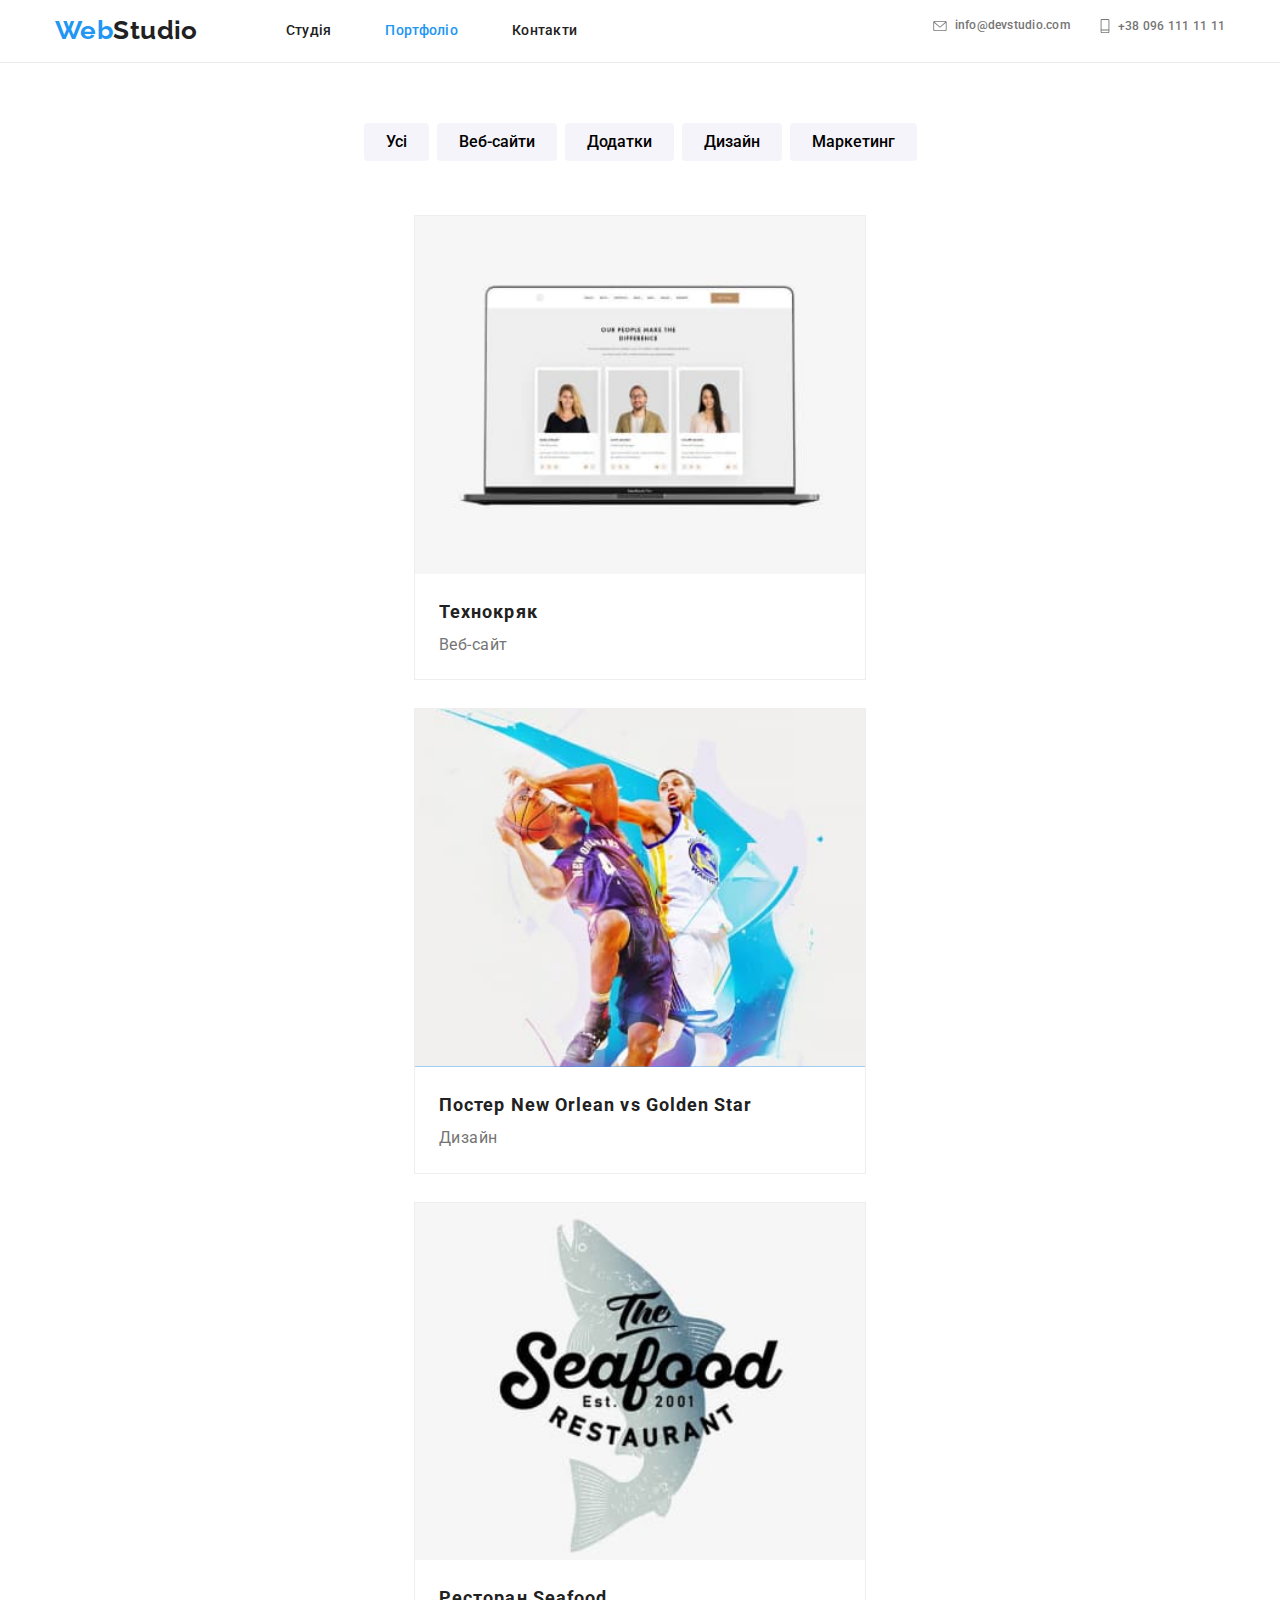
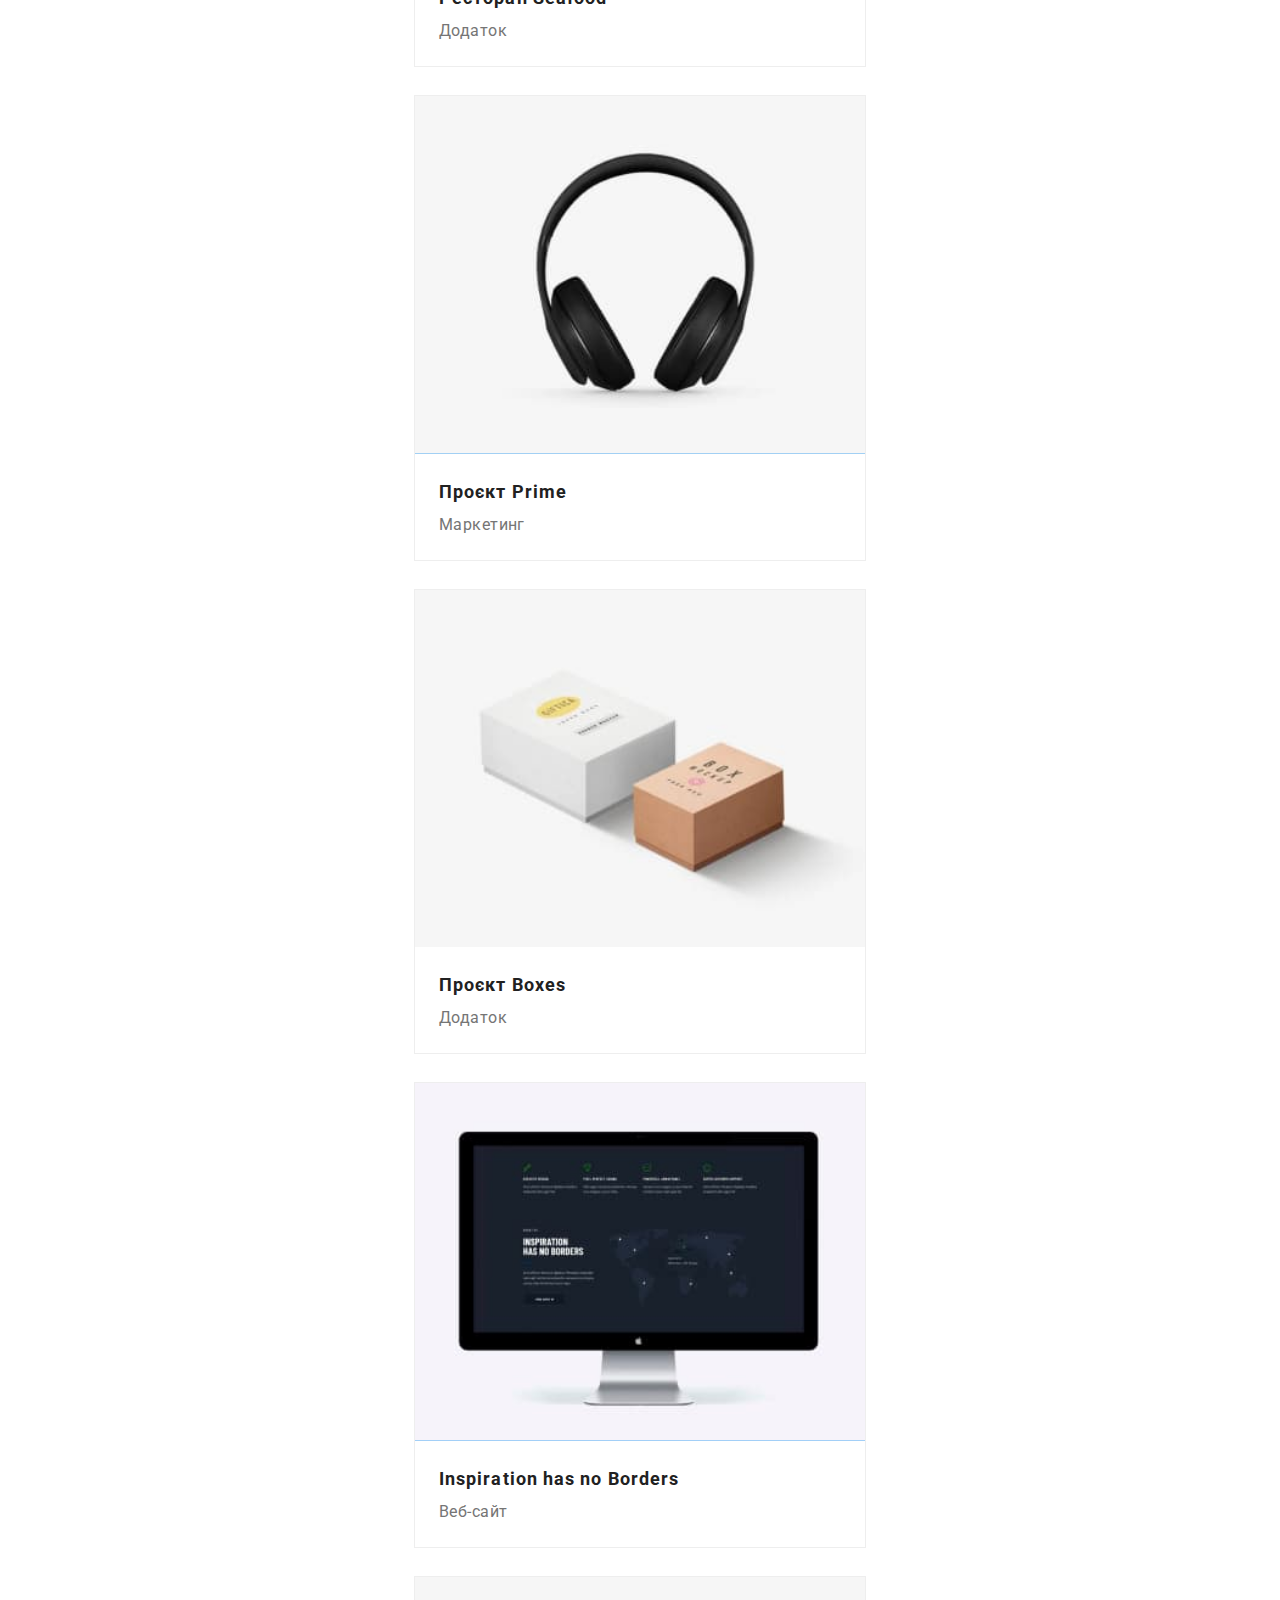
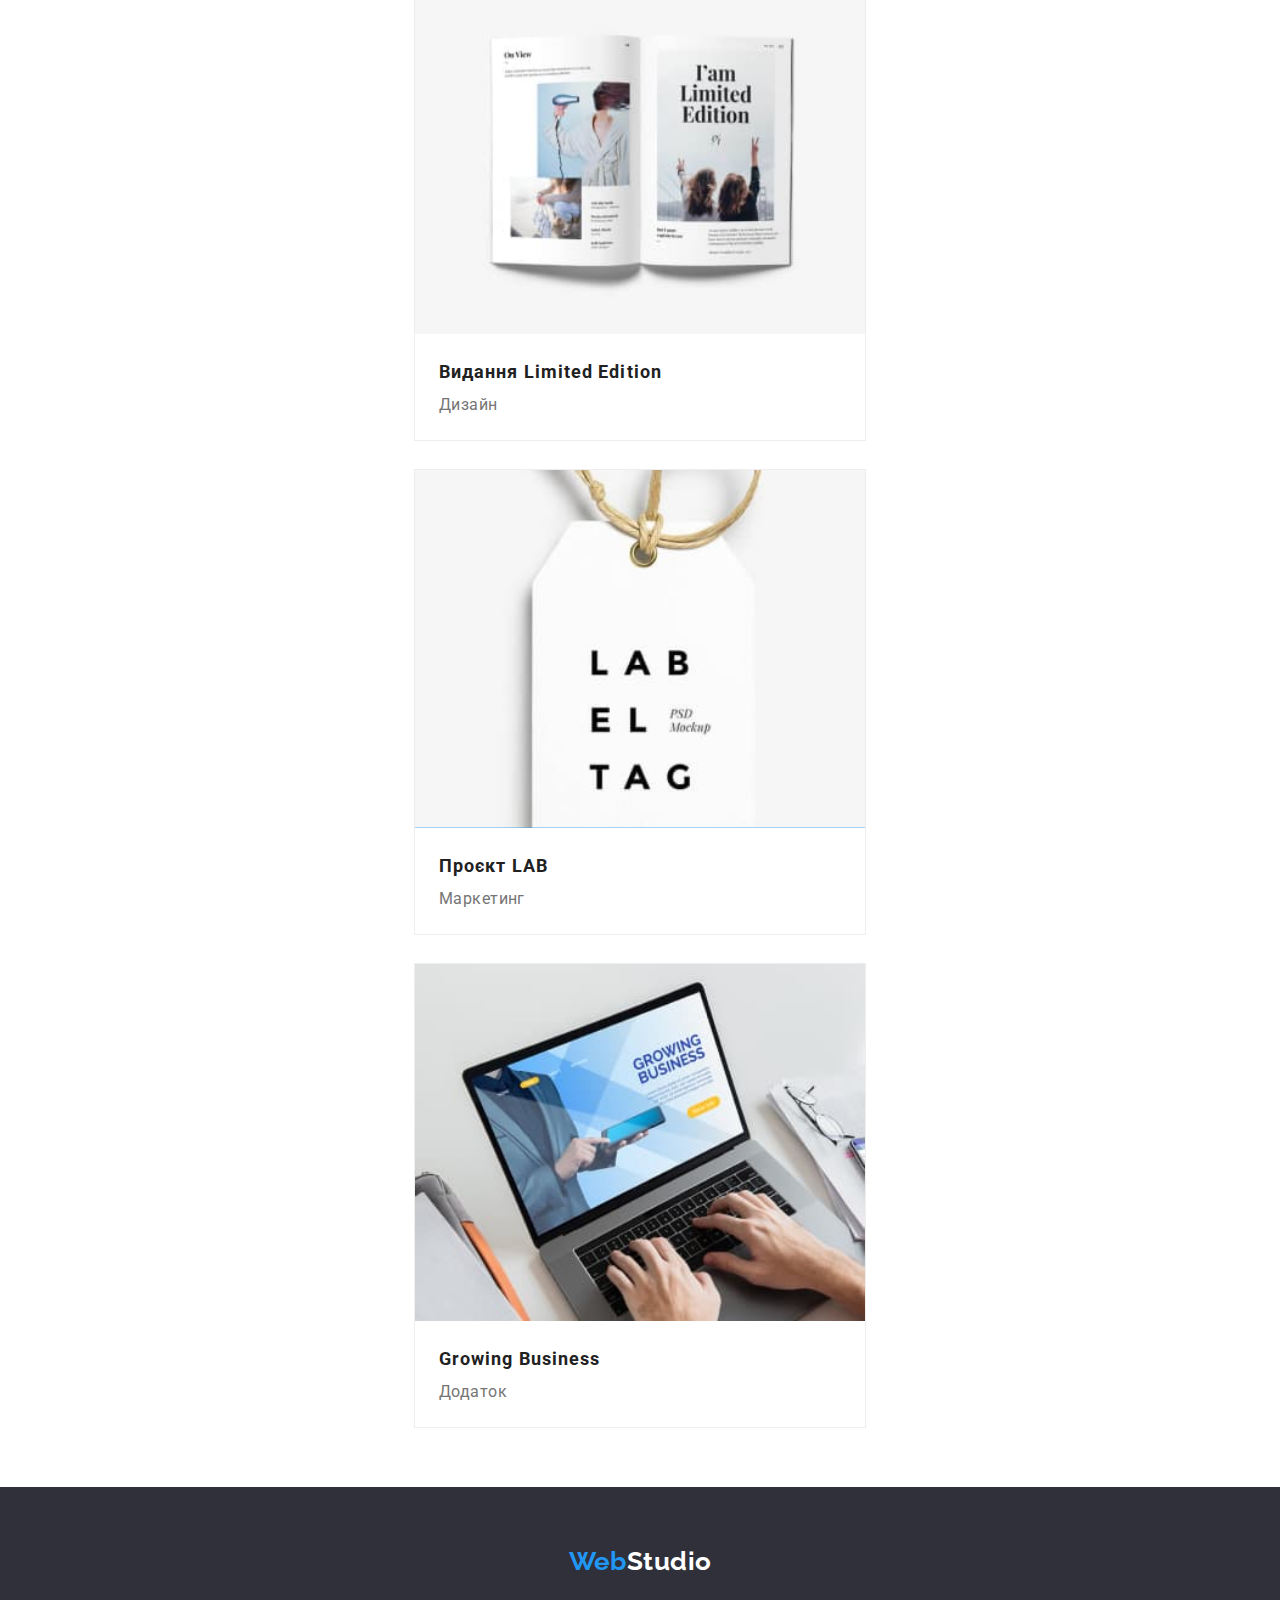
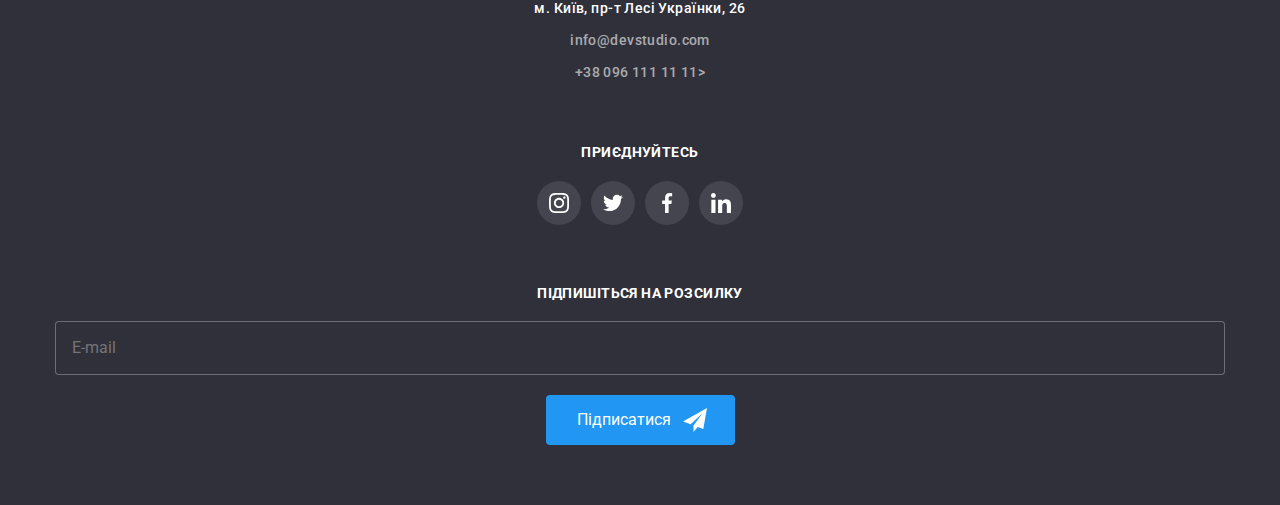
==== commit 5fa18fd0: "after not working" ====
--- a/portfolio.html
+++ b/portfolio.html
@@ -15,69 +15,72 @@
 </head>
 
 <body>
-        <header>
-            <div class="container header__container">
-                <nav class="site-nav">
-                    <a href="#" class="logo logo--header" lang="en">Web<span
-                            class="logo__part logo__part--header">Studio</span></a>
-                    <button class="menu__open-button js-open-menu" aria-controls="mobile-menu" aria-expanded="false"
-                        type="button">
-                        <svg class="menu__icon" width="40px" height="40px">
-                            <use href="./image/icons.svg#icon-menu"></use>
-                        </svg>
-                    </button>
-                    <div class="menu js-menu-container" id="mobile-menu">
-                        <ul class="nav-list">
-                            <li class="nav-list__item">
-                                <a href="./index.html" class="nav-list__link ">Студія</a>
-                            </li>
-                            <li class="nav-list__item">
-                                <a href="./portfolio.html" class="nav-list__link nav-list__link--curant">Портфоліо</a>
-                            </li>
-                            <li class="nav-list__item">
-                                <a href="#" class="nav-list__link">Контакти</a>
-                            </li>
-                        </ul>
-                        <ul class="nav-contacts">
-                            <li class="nav-contacts__item">
-                                <svg class="nav-contacts__icon" width="14px" height="10px">
-                                    <use href="./image/icons.svg#icon-envelope"></use>
-                                </svg>
-                                <a href="mailto:info@devstudio.com"
-                                    class="nav-contacts__contact-link nav-contacts__contact-link--mail">info@devstudio.com</a>
-                            </li>
-                            <li class="nav-contacts__item">
-                                <svg class="nav-contacts__icon" width="10px" height="14px">
-                                    <use href="./image/icons.svg#icon-tel"></use>
-                                </svg>
-                                <a href="tel:+380961111111"
-                                    class="nav-contacts__contact-link nav-contacts__contact-link--tel">+38 096 111 11 11</a>
-                            </li>
-        
-                        </ul>
-                        <ul class="contact-networks">
-                            <li class="contact-networks__item">
-                                <a href="#" class="contact-networks__social-link">Instagram</a>
-                            </li>
-                            <li class="contact-networks__item">
-                                <a href="#" class="contact-networks__social-link">Twitter</a>
-                            </li>
-                            <li class="contact-networks__item">
-                                <a href="#" class="contact-networks__social-link">Facebook</a>
-                            </li>
-                            <li class="contact-networks__item">
-                                <a href="#" class="contact-networks__social-link">LinkedIn</a>
-                            </li>
-                        </ul>
-                        <button class="menu__close-button js-close-menu" type="button">
-                            <svg class="menu__close-icon" width="18px" height="18px">
-                                <use href="./image/icons.svg#icon-close"></use>
-                            </svg>
-                        </button>
-                    </div>
-                </nav>
-            </div>
-        </header>
+<header>
+    <div class="container header__container">
+        <nav class="site-nav">
+            <a href="#" class="logo logo--header" lang="en">Web<span
+                    class="logo__part logo__part--header">Studio</span></a>
+            <button class="menu__open-button js-open-menu" aria-controls="mobile-menu" aria-expanded="false"
+                type="button">
+                <svg class="menu__icon" width="40px" height="40px">
+                    <use href="./image/icons.svg#icon-menu"></use>
+                </svg>
+            </button>
+            <div class="menu js-menu-container" id="mobile-menu">
+                <ul class="nav-list">
+                    <li class="nav-list__item">
+                        <a href="./index.html" class="nav-list__link">Студія</a>
+                    </li>
+                    <li class="nav-list__item">
+                        <a href="./portfolio.html" class="nav-list__link nav-list__link--current">Портфоліо</a>
+                    </li>
+                    <li class="nav-list__item">
+                        <a href="#" class="nav-list__link">Контакти</a>
+                    </li>
+                </ul>
+                <ul class="nav-contacts">
+                    <li class="nav-contacts__item">
+                        <a href="mailto:info@devstudio.com"
+                            class="nav-contacts__contact-link nav-contacts__contact-link--mail">
+                            <svg class="nav-contacts__icon" width="14px" height="10px">
+                                <use href="./image/icons.svg#icon-envelope"></use>
+                            </svg>
+                            info@devstudio.com
+                        </a>
+                    </li>
+                    <li class="nav-contacts__item">
+                        <a href="tel:+380961111111" class="nav-contacts__contact-link nav-contacts__contact-link--tel">
+                            <svg class="nav-contacts__icon" width="10px" height="14px">
+                                <use href="./image/icons.svg#icon-tel"></use>
+                            </svg>
+                            +38 096 111 11 11
+                        </a>
+                    </li>
+
+                </ul>
+                <ul class="contact-networks">
+                    <li class="contact-networks__item">
+                        <a href="#" class="contact-networks__social-link">Instagram</a>
+                    </li>
+                    <li class="contact-networks__item">
+                        <a href="#" class="contact-networks__social-link">Twitter</a>
+                    </li>
+                    <li class="contact-networks__item">
+                        <a href="#" class="contact-networks__social-link">Facebook</a>
+                    </li>
+                    <li class="contact-networks__item">
+                        <a href="#" class="contact-networks__social-link">LinkedIn</a>
+                    </li>
+                </ul>
+                <button class="menu__close-button js-close-menu" type="button">
+                    <svg class="menu__close-icon" width="18px" height="18px">
+                        <use href="./image/icons.svg#icon-close"></use>
+                    </svg>
+                </button>
+            </div>
+        </nav>
+    </div>
+</header>
     <main>
         <section class="works-section">
             <div class="container">
--- a/css/main.min.css
+++ b/css/main.min.css
@@ -1 +1 @@
-.visually-hidden{position:absolute;white-space:nowrap;width:1px;height:1px;overflow:hidden;border:0;padding:0;clip:rect(0 0 0 0);-webkit-clip-path:inset(50%);clip-path:inset(50%);margin:-1px}.clients-section__heading,.team-section__heading{font-weight:700;text-align:center;font-size:28px;line-height:1.17}html{box-sizing:border-box}*,*::after,*::before{box-sizing:inherit}body{position:relative;font-family:Roboto,sans-serif;font-size:14px;font-style:normal;font-weight:400;letter-spacing:.03em;color:#212121;background-color:#fff}h1,h2,h3,h4,h5,h6{margin:0;padding:0}ul{list-style:none;margin:0;padding:0}p{padding:0;margin:0}img{display:block;max-width:100%;height:auto}button{padding:0}.container{padding:0 15px;margin-left:auto;margin-right:auto}@media only screen and (min-width: 480px){.container{width:480px}}@media only screen and (min-width: 768px){.container{width:768px}}@media only screen and (min-width: 1280px){.container{width:1200px}}.button{border-radius:4px;border:none;background-color:#2196f3;display:flex;align-items:center;justify-content:center;color:#fff;font-size:16px;line-height:1.88;letter-spacing:.06}.social-links{display:flex;align-items:center}.social-links--team{display:flex;align-items:center;justify-content:center}.social-links--footer{margin-bottom:60px}.social-links__item{display:inline-block}.social-links__item:not(:last-child){margin-right:10px}.social-links__network{border-radius:50%;width:44px;height:44px;display:flex;justify-content:center;align-items:center;transition:background-color 250ms cubic-bezier(0.4, 0, 0.2, 1)}.social-links__network--team{fill:#afb1b8;transition:fill 250ms cubic-bezier(0.4, 0, 0.2, 1)}.social-links__network:hover,.social-links__network:focus{background-color:#2196f3}.social-links__network--team:hover,.social-links__network--team:focus{fill:#fff}.social-links__network--footer{background-color:rgba(255,255,255,.1);fill:#fff}.social-links__icon{color:currentColor}.backdrop{position:fixed;background-color:rgba(0,0,0,.2);opacity:1;top:0;left:0;bottom:0;right:0;transition:opacity 250ms cubic-bezier(0.4, 0, 0.2, 1)}.backdrop.is-hidden{opacity:0;pointer-events:none}.modal{position:absolute;top:10%;transform:scale(1);max-width:450px;min-height:609px;padding:40px;background-color:#fff;transition:transform 250ms cubic-bezier(0.4, 0, 0.2, 1)}@media only screen and (min-width: 480px){.modal{position:absolute;top:50%;left:50%;transform:translate(-50%, -50%);width:450px}}.backdrop.is-hidden .modal{transform:translateY(30%),scale(1.2)}.modal-form__title{margin-bottom:12px;font-weight:700;text-align:center;font-size:20px;line-height:1,5px}.modal-form__label{font-size:12px;line-height:1.16;color:#757575}.modal-form__label--commentary{margin-bottom:20px}.modal-form__input{width:100%;padding-left:42px;padding-right:12px;padding-top:12px;padding-bottom:12px;border:1px solid rgba(33,33,33,.2);border-radius:4px;outline:none;transition:border-color 250ms cubic-bezier(0.4, 0, 0.2, 1)}.modal-form__input:focus{border-color:#2196f3}.modal-form__input:focus~.modal-form__icon{fill:#2196f3}.modal-form__input-container{position:relative;margin-top:4px;margin-bottom:10px;width:100%}.modal-form__icon{position:absolute;left:12px;top:11px;transition:fill 250ms cubic-bezier(0.4, 0, 0.2, 1)}.modal-form__commentary{margin-top:4px;padding:12px 16px;resize:none;width:100%;height:120px;border:1px solid rgba(33,33,33,.2);border-radius:4px;outline:none;transition:border-color 250ms cubic-bezier(0.4, 0, 0.2, 1)}.modal-form__commentary::-moz-placeholder{font-size:14px;line-height:1.17;letter-spacing:1%;color:rgba(117,117,117,.5)}.modal-form__commentary:-ms-input-placeholder{font-size:14px;line-height:1.17;letter-spacing:1%;color:rgba(117,117,117,.5)}.modal-form__commentary::placeholder{font-size:14px;line-height:1.17;letter-spacing:1%;color:rgba(117,117,117,.5)}.modal-form__commentary:focus{border-color:#2196f3}.modal-form__checkbox{position:relative;width:100%;margin-top:20px;margin-bottom:30px}.modal-form__fake-checkbox{pointer-events:none;position:absolute}.modal-form__fake-checkbox--checked{opacity:0;pointer-events:none;cursor:pointer}.modal-form__fake-checkbox--focus{opacity:0;pointer-events:none;cursor:pointer}.modal-form__checkbox-label{padding-left:24px;color:#757575;font-size:12px;line-height:1.18}.modal-form__true-checkbox:focus~.modal-form__fake-checkbox--focus{opacity:1}.modal-form__true-checkbox:focus~.modal-form__fake-checkbox--normal{opacity:0}.modal-form__true-checkbox:checked~.modal-form__fake-checkbox--checked{background-color:#2196f3;fill:#fff;opacity:1}.modal-form__true-checkbox:checked~.modal-form__fake-checkbox--focus{opacity:0}.modal-form__policy-link{color:#2196f3}.modal-form__send-button{padding:10px 52px;display:block;margin-left:auto;margin-right:auto;transition:background-color 250ms cubic-bezier(0.4, 0, 0.2, 1)}.modal-form__send-button:hover{background-color:#188ce8}.modal-form__close-button{position:absolute;top:14px;right:20px;display:flex;align-items:center;justify-content:center;width:30px;height:30px;background-color:#fff;border:1px solid rgba(0,0,0,.1);border-radius:50%;transition:fill 250ms cubic-bezier(0.4, 0, 0.2, 1)}.modal-form__close-button:focus,.modal-form__close-button:hover{fill:#2196f3}.logo{color:#2196f3;font-family:Raleway,sans-serif;text-decoration:none;font-weight:700;font-size:26px;line-height:1.15}.logo--footer{margin-bottom:20px}.logo__part{color:#212121}.logo__part--footer{color:#fff}.hero-section{padding:118px 0;background-color:#c4c4c4}.hero-section__heading{text-align:center;text-transform:uppercase;margin-bottom:30px;font-size:26px;line-height:1.62;color:#fff}.hero-section__button{display:block;padding:10px 24px;margin-right:auto;margin-left:auto;transition:background-color 250ms cubic-bezier(0.4, 0, 0.2, 1)}.hero-section__button:focus,.hero-section__button:hover{background-color:#188ce8}.feature-section{padding:60px 0}.feature-list__thumb{display:flex;align-items:center;justify-content:center;background-color:#f5f4fa;padding:25px 0}.feature-list__text-container{padding:30px 0 36px 0}.feature-list__heading{text-align:center;text-transform:uppercase;margin-bottom:16px;font-weight:700;line-height:1.16}.feature-list__description{color:#757575;line-height:1.71}.worksphere-section{display:none}.team-section{padding:60px 0;background-color:#f5f4fa}.team-section__heading{background-color:#f5f4fa;margin-bottom:32px}.teammate-list{background-color:#f5f4fa}.teammate-list__item{background-color:#fff;box-shadow:0px 1px 3px rgba(0,0,0,.12),0px 1px 1px rgba(0,0,0,.14),0px 2px 1px rgba(0,0,0,.2)}.teammate-list__item:not(:last-child){margin-bottom:30px}.teammate-list__image{margin-left:auto;margin-right:auto}.teammate-list__text-container{padding-top:33px;padding-bottom:24px}.teammate-list__teammate{font-weight:500;text-align:center;padding-bottom:10px;font-size:16px;line-height:1.19}.teammate-list__position{margin-bottom:17px;color:#757575;text-align:center;font-size:16px;line-height:1.19}.clients-section{padding:60px 0 65px 0}.clients-section__heading{margin-bottom:36px}.clients-list{display:flex;gap:30px;flex-wrap:wrap}.clients-list__items{display:block}.clients-list__client-link{width:210px;height:92px;border:1px solid #afb1b8;border-radius:4px;fill:#afb1b8;display:flex;align-items:center;justify-content:center;transition:border-color 250ms cubic-bezier(0.4, 0, 0.2, 1),fill 250ms cubic-bezier(0.4, 0, 0.2, 1)}.clients-list__client-link:hover,.clients-list__client-link:focus{border-color:#2196f3;fill:#2196f3}.clients-list__client-link__icon{color:currentColor}.works-section{padding:60px 0}.filter-list{display:flex;text-align:center;justify-content:center;flex-wrap:wrap;margin-bottom:40px}.filter-list__item{margin-bottom:15px}.filter-list__item:not(:last-child){margin-right:8px}.filter-list__filter-button{padding:6px 22px;display:block;background-color:#f5f4fa;border:none;border-radius:4px;font-weight:500;font-size:16px;line-height:1.63;transition:color 250ms cubic-bezier(0.4, 0, 0.2, 1),background-color 250ms cubic-bezier(0.4, 0, 0.2, 1),box-shadow 250ms cubic-bezier(0.4, 0, 0.2, 1)}.filter-list__filter-button:hover,.filter-list__filter-button:focus{color:#fff;background-color:#2196f3;box-shadow:0px 3px 1px rgba(0,0,0,.1),0px 1px 2px rgba(0,0,0,.08),0px 2px 2px rgba(0,0,0,.12)}.works-list{display:flex;flex-direction:column;align-items:center;justify-content:center}.works-list__item{max-width:450px;outline:1px solid #eee;transition:box-shadow 250ms cubic-bezier(0.4, 0, 0.2, 1)}.works-list__item:not(:last-child){margin-bottom:30px}.works-list__item:hover,.works-list__item:focus{box-shadow:0px 1px 1px rgba(0,0,0,.12),0px 4px 4px rgba(0,0,0,.06),1px 4px 6px rgba(0,0,0,.16)}.works-list__link{text-decoration:none;color:#212121}.works-list__link:hover .works-list__meta,.works-list__link:focus .works-list__meta{transform:translateY(0)}.works-list__text-container{padding:20px 24px}.works-list__name{font-weight:700;font-size:18px;line-height:2;letter-spacing:.06em}.works-list__filter{color:#757575;font-weight:400;font-size:16px;line-height:1.87}.works-list__thumb{position:relative;overflow:hidden}.works-list__meta{position:absolute;top:0;left:0;transform:translateY(100%);background-color:rgba(33,150,243,.9);width:100%;height:100%;padding:77px 24px;color:#fff;font-weight:400;font-size:18px;line-height:1.51;transition:transform 250ms cubic-bezier(0.4, 0, 0.2, 1)}header{padding:16px 0;border-bottom:1px solid #ececec}.header__container{position:relative;display:flex;justify-content:space-between}.menu{width:100%;background-color:#fff;pointer-events:none;display:none;position:absolute;top:-16px;left:0;padding:48px 40px}.menu__open-button{background-color:#fff;border:none}.menu__close-button{position:absolute;top:21px;right:25px;background-color:#fff;border:none}.menu.is-open{display:block;z-index:1}.footer{background-color:#2f303a;padding:60px 0}.footer__container{display:flex;flex-direction:column;align-items:center;justify-content:center}.footer__social-label{color:#fff;font-weight:700;text-transform:uppercase;line-height:1.14;margin-bottom:20px;text-align:center}.address{margin-bottom:60px}.address-list__item{display:flex;align-items:center;justify-content:center}.address-list__item:not(:last-child){margin-bottom:8px}.address-list__link{color:rgba(255,255,255,.6);text-decoration:none;font-weight:500;font-style:normal;line-height:1.71}.address-list__link--white{color:#fff}.site-nav{display:flex;align-items:center;justify-content:space-between;width:100%}.nav-list{margin-bottom:300px}.nav-list__item:not(:last-child){margin-bottom:32px}.nav-list__link{text-decoration:none;color:#212121;font-weight:500;font-size:40px;line-height:1.18}.nav-list__link--curant{color:#2196f3}.nav-contacts{display:flex;flex-direction:column-reverse;margin-bottom:64px}.nav-contacts__item:not(:first-child){margin-bottom:32px}.nav-contacts__contact-link{text-decoration:none;color:#212121}.nav-contacts__contact-link--mail{color:#757575;font-weight:500;font-size:24px;line-height:1.12;letter-spacing:2%}.nav-contacts__contact-link--tel{color:#2196f3;font-weight:500;font-size:34px;line-height:1.18}.nav-contacts__icon{display:none}.contact-networks{display:flex}.contact-networks__item:not(:last-child){margin-right:10px;padding-right:10px;border-right:1px solid rgba(33,33,33,.2)}.contact-networks__social-link{color:#2196f3;text-decoration:none;font-weight:500;font-size:18px;line-height:1.22;letter-spacing:2%}.form__container{width:100%}.form__title{color:#fff;font-weight:700;line-height:1.17;text-transform:uppercase;margin-bottom:20px;text-align:center}.footer-form{display:flex;align-items:center;justify-content:center;flex-direction:column}.footer-form__input{width:100%;padding:16px;margin-bottom:20px;background-color:#2f303a;border:1px solid rgba(255,255,255,.3);border-radius:4px;font-size:16px;line-height:1.26}.footer-form__submit{padding:10px 28px 10px 31px}.footer-form__icon{margin-left:12px}/*# sourceMappingURL=main.min.css.map */+.visually-hidden{position:absolute;white-space:nowrap;width:1px;height:1px;overflow:hidden;border:0;padding:0;clip:rect(0 0 0 0);-webkit-clip-path:inset(50%);clip-path:inset(50%);margin:-1px}.clients-section__heading,.team-section__heading{font-weight:700;text-align:center;font-size:28px;line-height:1.17}html{box-sizing:border-box}*,*::after,*::before{box-sizing:inherit}body{position:relative;font-family:Roboto,sans-serif;font-size:14px;font-style:normal;font-weight:400;letter-spacing:.03em;color:#212121;background-color:#fff}h1,h2,h3,h4,h5,h6{margin:0;padding:0}ul{list-style:none;margin:0;padding:0}p{padding:0;margin:0}img{display:block;max-width:100%;height:auto}button{padding:0}.container{padding:0 15px;margin-left:auto;margin-right:auto;max-width:100%}@media only screen and (min-width: 480px){.container{max-width:480px}}@media only screen and (min-width: 768px){.container{max-width:768px}}@media only screen and (min-width: 1280px){.container{max-width:1200px}}.button{border-radius:4px;border:none;background-color:#2196f3;display:flex;align-items:center;justify-content:center;color:#fff;font-size:16px;line-height:1.88;letter-spacing:.06}.social-links{display:flex;align-items:center}.social-links--team{display:flex;align-items:center;justify-content:center}.social-links--footer{margin-bottom:60px}.social-links__item{display:inline-block}.social-links__item:not(:last-child){margin-right:10px}.social-links__network{border-radius:50%;width:44px;height:44px;display:flex;justify-content:center;align-items:center;transition:background-color 250ms cubic-bezier(0.4, 0, 0.2, 1)}.social-links__network--team{fill:#afb1b8;transition:fill 250ms cubic-bezier(0.4, 0, 0.2, 1)}.social-links__network:hover,.social-links__network:focus{background-color:#2196f3}.social-links__network--team:hover,.social-links__network--team:focus{fill:#fff}.social-links__network--footer{background-color:rgba(255,255,255,.1);fill:#fff}.social-links__icon{color:currentColor}.backdrop{position:fixed;display:block;background-color:rgba(0,0,0,.2);opacity:1;top:0;left:0;bottom:0;right:0;transition:opacity 250ms cubic-bezier(0.4, 0, 0.2, 1)}.backdrop.is-hidden{opacity:0;pointer-events:none}.modal{max-width:450px;position:absolute;transform:translate(0, -50%) scale(1);top:50%;padding:40px;background-color:#fff;transition:top 2500ms cubic-bezier(0.4, 0, 0.2, 1),transform 2500ms cubic-bezier(0.4, 0, 0.2, 1)}@media screen and (min-width: 450px){.modal{position:absolute;top:50%;left:50%;right:50%;transform:translate(-50%, -50%) scale(1);transition:transform 250ms cubic-bezier(0.4, 0, 0.2, 1);width:450px}}.backdrop.is-hidden .modal{position:absolute;top:100%;transform:translate(0, 0),scale(1.2);transition:top 2500ms cubic-bezier(0.4, 0, 0.2, 1),transform 250ms cubic-bezier(0.4, 0, 0.2, 1)}@media screen and (min-width: 450px){.backdrop.is-hidden .modal{top:50%;left:50%;transform:scale(1.2) translate(-50%, 0);transition:transform 250ms cubic-bezier(0.4, 0, 0.2, 1)}}.modal-form__title{margin-bottom:12px;font-weight:700;text-align:center;font-size:20px;line-height:1,5px}.modal-form__label{font-size:12px;line-height:1.16;color:#757575}.modal-form__label--commentary{margin-bottom:20px}.modal-form__input{width:100%;padding-left:42px;padding-right:12px;padding-top:12px;padding-bottom:12px;border:1px solid rgba(33,33,33,.2);border-radius:4px;outline:none;transition:border-color 250ms cubic-bezier(0.4, 0, 0.2, 1)}.modal-form__input:focus{border-color:#2196f3}.modal-form__input:focus~.modal-form__icon{fill:#2196f3}.modal-form__input-container{position:relative;margin-top:4px;margin-bottom:10px;width:100%}.modal-form__icon{position:absolute;left:12px;top:11px;transition:fill 250ms cubic-bezier(0.4, 0, 0.2, 1)}.modal-form__commentary{margin-top:4px;padding:12px 16px;resize:none;width:100%;height:120px;border:1px solid rgba(33,33,33,.2);border-radius:4px;outline:none;transition:border-color 250ms cubic-bezier(0.4, 0, 0.2, 1)}.modal-form__commentary::-moz-placeholder{font-size:14px;line-height:1.17;letter-spacing:1%;color:rgba(117,117,117,.5)}.modal-form__commentary:-ms-input-placeholder{font-size:14px;line-height:1.17;letter-spacing:1%;color:rgba(117,117,117,.5)}.modal-form__commentary::placeholder{font-size:14px;line-height:1.17;letter-spacing:1%;color:rgba(117,117,117,.5)}.modal-form__commentary:focus{border-color:#2196f3}.modal-form__checkbox{position:relative;width:100%;margin-top:20px;margin-bottom:30px}.modal-form__fake-checkbox{pointer-events:none;position:absolute}.modal-form__fake-checkbox--checked{opacity:0;pointer-events:none;cursor:pointer}.modal-form__fake-checkbox--focus{opacity:0;pointer-events:none;cursor:pointer}.modal-form__checkbox-label{padding-left:24px;color:#757575;font-size:12px;line-height:1.18}.modal-form__true-checkbox:focus~.modal-form__fake-checkbox--focus{opacity:1}.modal-form__true-checkbox:focus~.modal-form__fake-checkbox--normal{opacity:0}.modal-form__true-checkbox:checked~.modal-form__fake-checkbox--checked{background-color:#2196f3;fill:#fff;opacity:1}.modal-form__true-checkbox:checked~.modal-form__fake-checkbox--focus{opacity:0}.modal-form__policy-link{color:#2196f3}.modal-form__send-button{padding:10px 52px;display:block;margin-left:auto;margin-right:auto;transition:background-color 250ms cubic-bezier(0.4, 0, 0.2, 1)}.modal-form__send-button:hover{background-color:#188ce8}.modal-form__close-button{position:absolute;top:14px;right:20px;display:flex;align-items:center;justify-content:center;width:30px;height:30px;background-color:#fff;border:1px solid rgba(0,0,0,.1);border-radius:50%;transition:fill 250ms cubic-bezier(0.4, 0, 0.2, 1)}.modal-form__close-button:focus,.modal-form__close-button:hover{fill:#2196f3}.logo{color:#2196f3;font-family:Raleway,sans-serif;text-decoration:none;font-weight:700;font-size:26px;line-height:1.15}.logo--footer{margin-bottom:20px}.logo__part{color:#212121}.logo__part--footer{color:#fff}.hero-section{padding:118px 0;background-color:#c4c4c4}.hero-section__heading{text-align:center;text-transform:uppercase;margin-bottom:30px;font-size:26px;line-height:1.62;color:#fff}.hero-section__button{display:block;padding:10px 24px;margin-right:auto;margin-left:auto;transition:background-color 250ms cubic-bezier(0.4, 0, 0.2, 1)}.hero-section__button:focus,.hero-section__button:hover{background-color:#188ce8}.feature-section{padding:60px 0}.feature-list__thumb{display:flex;align-items:center;justify-content:center;background-color:#f5f4fa;padding:25px 0}.feature-list__text-container{padding:30px 0 36px 0}.feature-list__heading{text-align:center;text-transform:uppercase;margin-bottom:16px;font-weight:700;line-height:1.16}.feature-list__description{color:#757575;line-height:1.71}.worksphere-section{display:none}.team-section{padding:60px 0;background-color:#f5f4fa}.team-section__heading{background-color:#f5f4fa;margin-bottom:32px}.teammate-list{background-color:#f5f4fa}.teammate-list__item{background-color:#fff;box-shadow:0px 1px 3px rgba(0,0,0,.12),0px 1px 1px rgba(0,0,0,.14),0px 2px 1px rgba(0,0,0,.2)}.teammate-list__item:not(:last-child){margin-bottom:30px}.teammate-list__image{margin-left:auto;margin-right:auto}.teammate-list__text-container{padding-top:33px;padding-bottom:24px}.teammate-list__teammate{font-weight:500;text-align:center;padding-bottom:10px;font-size:16px;line-height:1.19}.teammate-list__position{margin-bottom:17px;color:#757575;text-align:center;font-size:16px;line-height:1.19}.clients-section{padding:60px 0 65px 0}.clients-section__heading{margin-bottom:36px}.clients-list{display:flex;gap:30px;flex-wrap:wrap}.clients-list__items{display:block}.clients-list__client-link{width:210px;height:92px;border:1px solid #afb1b8;border-radius:4px;fill:#afb1b8;display:flex;align-items:center;justify-content:center;transition:border-color 250ms cubic-bezier(0.4, 0, 0.2, 1),fill 250ms cubic-bezier(0.4, 0, 0.2, 1)}.clients-list__client-link:hover,.clients-list__client-link:focus{border-color:#2196f3;fill:#2196f3}.clients-list__client-link__icon{color:currentColor}.works-section{padding:60px 0}.filter-list{display:flex;text-align:center;justify-content:center;flex-wrap:wrap;margin-bottom:40px}.filter-list__item{margin-bottom:15px}.filter-list__item:not(:last-child){margin-right:8px}.filter-list__filter-button{padding:6px 22px;display:block;background-color:#f5f4fa;border:none;border-radius:4px;font-weight:500;font-size:16px;line-height:1.63;transition:color 250ms cubic-bezier(0.4, 0, 0.2, 1),background-color 250ms cubic-bezier(0.4, 0, 0.2, 1),box-shadow 250ms cubic-bezier(0.4, 0, 0.2, 1)}.filter-list__filter-button:hover,.filter-list__filter-button:focus{color:#fff;background-color:#2196f3;box-shadow:0px 3px 1px rgba(0,0,0,.1),0px 1px 2px rgba(0,0,0,.08),0px 2px 2px rgba(0,0,0,.12)}.works-list{display:flex;flex-direction:column;align-items:center;justify-content:center}.works-list__item{max-width:450px;outline:1px solid #eee;transition:box-shadow 250ms cubic-bezier(0.4, 0, 0.2, 1)}.works-list__item:not(:last-child){margin-bottom:30px}.works-list__item:hover,.works-list__item:focus{box-shadow:0px 1px 1px rgba(0,0,0,.12),0px 4px 4px rgba(0,0,0,.06),1px 4px 6px rgba(0,0,0,.16)}.works-list__link{text-decoration:none;color:#212121}.works-list__link:hover .works-list__meta,.works-list__link:focus .works-list__meta{transform:translateY(0)}.works-list__text-container{padding:20px 24px}.works-list__name{font-weight:700;font-size:18px;line-height:2;letter-spacing:.06em}.works-list__filter{color:#757575;font-weight:400;font-size:16px;line-height:1.87}.works-list__thumb{position:relative;overflow:hidden}.works-list__meta{position:absolute;top:0;left:0;transform:translateY(100%);background-color:rgba(33,150,243,.9);width:100%;height:100%;padding:77px 24px;color:#fff;font-weight:400;font-size:18px;line-height:1.51;transition:transform 250ms cubic-bezier(0.4, 0, 0.2, 1)}header{padding:16px 0;border-bottom:1px solid #ececec}.header__container{position:relative;display:flex;justify-content:space-between}.menu{width:100%;background-color:#fff;position:absolute;top:-16px;left:0;pointer-events:none;display:none;padding:48px 40px}@media only screen and (min-width: 768px){.menu{position:static;display:flex;align-items:center;padding:0;pointer-events:all}}.menu__open-button{background-color:#fff;border:none}@media only screen and (min-width: 768px){.menu__open-button{display:none}}.menu__close-button{position:absolute;top:21px;right:25px;background-color:#fff;border:none}@media only screen and (min-width: 768px){.menu__close-button{display:none}}.menu.is-open{display:block;z-index:1;pointer-events:all}.footer{background-color:#2f303a;padding:60px 0}.footer__container{display:flex;flex-direction:column;align-items:center;justify-content:center}.footer__social-label{color:#fff;font-weight:700;text-transform:uppercase;line-height:1.14;margin-bottom:20px;text-align:center}.address{margin-bottom:60px}.address-list__item{display:flex;align-items:center;justify-content:center}.address-list__item:not(:last-child){margin-bottom:8px}.address-list__link{color:rgba(255,255,255,.6);text-decoration:none;font-weight:500;font-style:normal;line-height:1.71}.address-list__link--white{color:#fff}.site-nav{display:flex;align-items:center;justify-content:space-between;width:100%}.nav-list{margin-bottom:270px}@media only screen and (min-width: 768px){.nav-list{display:flex;align-items:center;margin-bottom:0;margin-right:78px;margin-left:88px}}@media only screen and (min-width: 1280px){.nav-list{margin-right:auto}}.nav-list__item:not(:last-child){margin-bottom:32px}@media only screen and (min-width: 768px){.nav-list__item:not(:last-child){margin-bottom:0;margin-right:54px}}.nav-list__link{text-decoration:none;color:#212121;font-weight:500;font-size:40px;line-height:1.18}@media only screen and (min-width: 768px){.nav-list__link{font-weight:500;font-size:14px;line-height:1.14;letter-spacing:.02em}}.nav-list__link--current{color:#2196f3}@media only screen and (min-width: 768px){.nav-list__link--current{position:relative}.nav-list__link--current::after{content:"";position:absolute;left:0px;bottom:-28px;max-height:4px;width:100%;background-color:#2196f3;border-radius:4px}}.nav-contacts{display:flex;flex-direction:column-reverse;margin-bottom:64px}@media only screen and (min-width: 768px){.nav-contacts{flex-direction:column;margin-bottom:0}}@media only screen and (min-width: 1280px){.nav-contacts{flex-direction:row}}.nav-contacts__item:not(:first-child){margin-bottom:32px}@media only screen and (min-width: 768px){.nav-contacts__item:not(:first-child){margin-bottom:0}}@media only screen and (min-width: 1280px){.nav-contacts__item:not(:first-child){margin-left:30px}}.nav-contacts__contact-link{text-decoration:none;color:#212121}@media only screen and (min-width: 768px){.nav-contacts__contact-link{display:flex;align-items:center}}.nav-contacts__contact-link--mail{color:#757575;font-weight:500;font-size:24px;line-height:1.12;letter-spacing:.02em}@media only screen and (min-width: 768px){.nav-contacts__contact-link--mail{font-weight:500;font-size:12px;line-height:1,18;margin-bottom:10px}}.nav-contacts__contact-link--tel{color:#2196f3;font-weight:500;font-size:34px;line-height:1.18}@media only screen and (min-width: 768px){.nav-contacts__contact-link--tel{color:#757575;font-weight:500;font-size:12px;line-height:1,18;letter-spacing:.02em}}@media only screen and (min-width: 768px){.nav-contacts__contact-link:hover,.nav-contacts__contact-link:focus{color:#2196f3}}.nav-contacts__icon{fill:currentColor;margin-right:8px;display:none}@media only screen and (min-width: 768px){.nav-contacts__icon{display:inline-block;fill:currentColor}}.contact-networks{display:flex;flex-wrap:wrap}.contact-networks__item{padding-right:10px}.contact-networks__item:not(:last-child)::after{padding-right:1px;width:1px;height:100%;content:"";background-color:rgba(33,33,33,.2);width:1px;height:100%}.contact-networks__social-link{color:#2196f3;margin-right:10px;text-decoration:none;font-weight:500;font-size:18px;line-height:1.22;letter-spacing:2%}@media only screen and (min-width: 768px){.contact-networks{display:none}}.form__container{width:100%}.form__title{color:#fff;font-weight:700;line-height:1.17;text-transform:uppercase;margin-bottom:20px;text-align:center}.footer-form{display:flex;align-items:center;justify-content:center;flex-direction:column}.footer-form__input{width:100%;padding:16px;margin-bottom:20px;background-color:#2f303a;border:1px solid rgba(255,255,255,.3);border-radius:4px;font-size:16px;line-height:1.26}.footer-form__submit{padding:10px 28px 10px 31px}.footer-form__icon{margin-left:12px}/*# sourceMappingURL=main.min.css.map */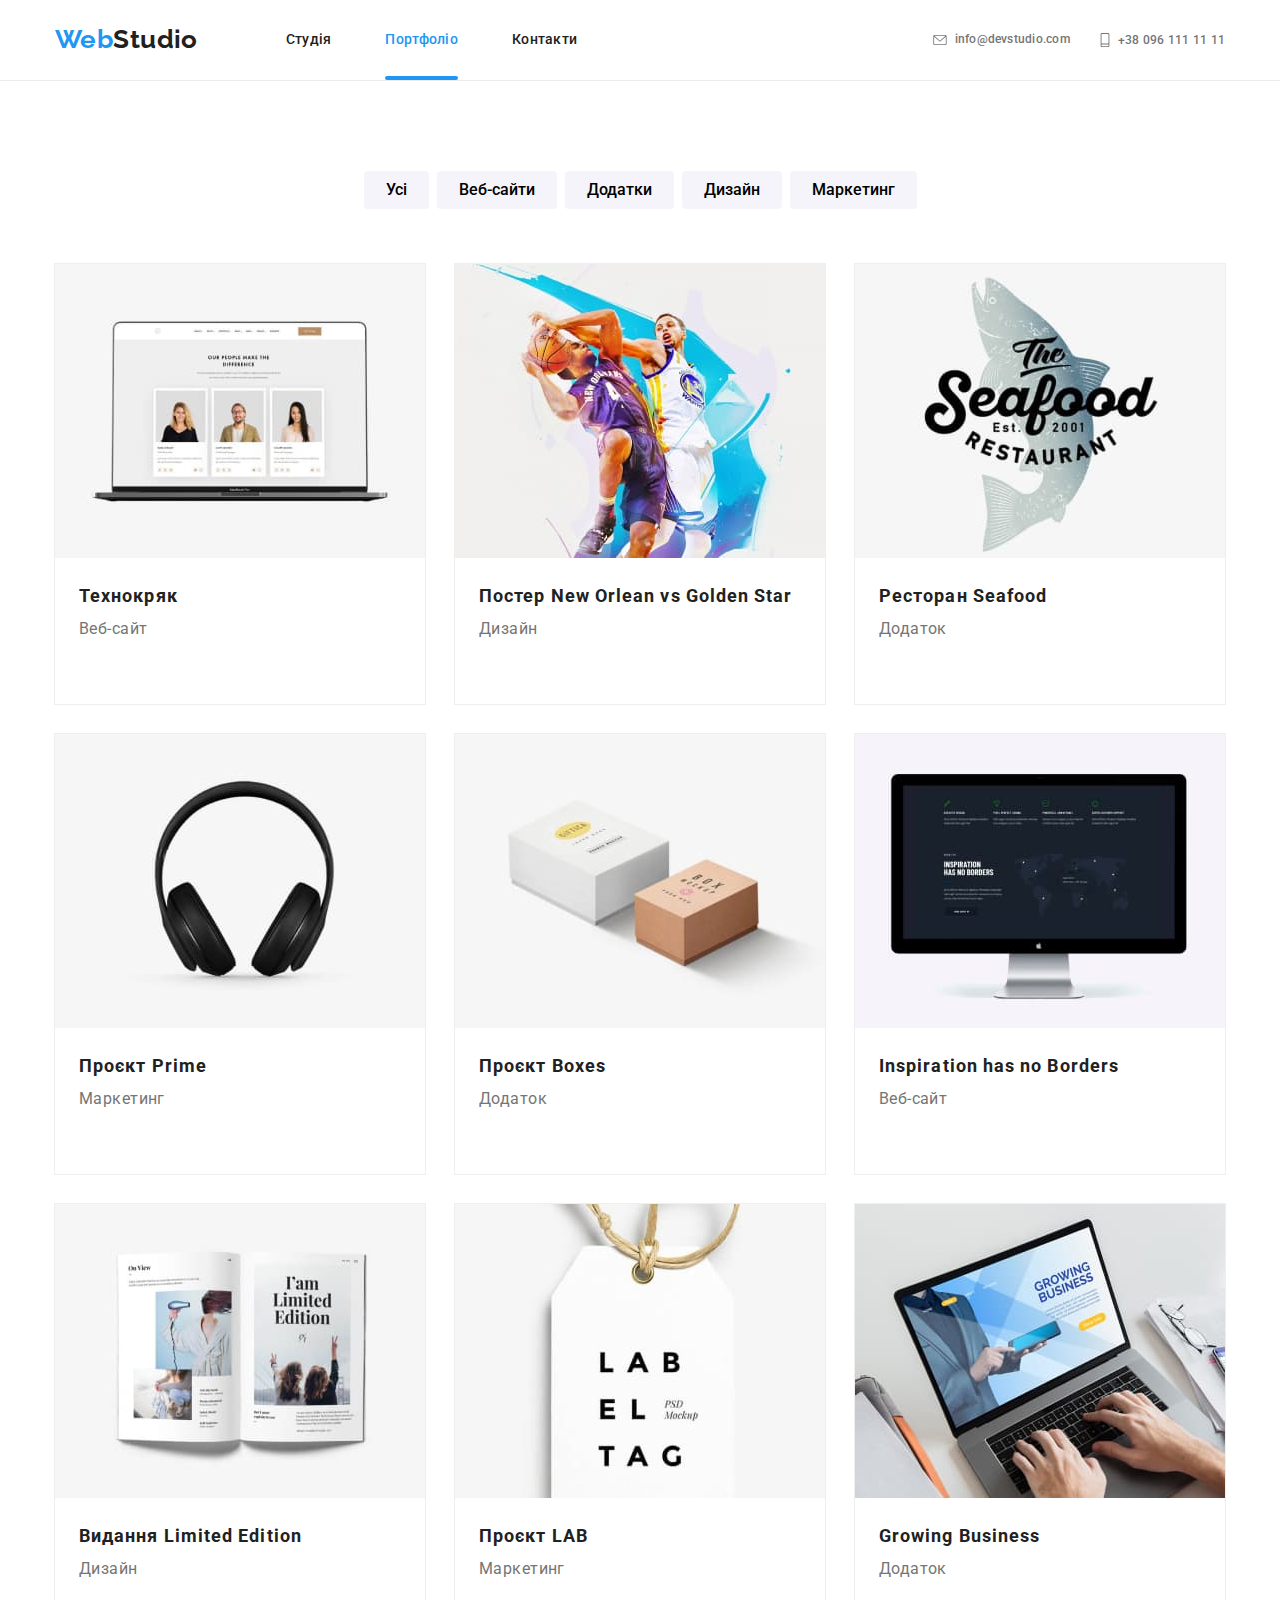
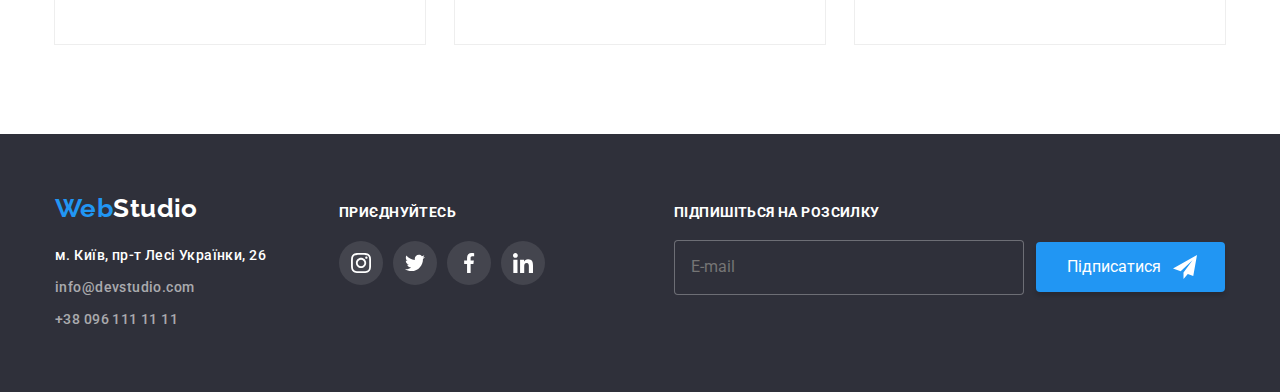
==== commit 259ba9ef: "adaptive done" ====
--- a/portfolio.html
+++ b/portfolio.html
@@ -106,7 +106,7 @@
                     <li class="works-list__item">
                         <a href="#" class="works-list__link">
                             <div class="works-list__thumb"> 
-                            <img src="./image/portfolio/technokryak.jpg" alt="посилання на Технокряк " width="450" height="294"
+                            <img src="./image/portfolio/technokryak.jpg" alt="посилання на Технокряк "  
                                 class="works-list__img">
                             <p class="works-list__meta">Ресурс пропонує комплексні пропозиції з різним рівнем
                                 функціоналу та
@@ -125,7 +125,7 @@
                 <a href="#" class="works-list__link">
                     <div class="works-list__thumb">
                     <img src="./image/portfolio/poster_no_vs_gs.jpg" alt="посилання на Постер New Orlean vs Golden Star"
-                        class="works-list__img" width="450" height="294">
+                        class="works-list__img"  >
                     <p class="works-list__meta">Ресурс пропонує комплексні пропозиції з різним рівнем
                         функціоналу та
                         сервісів. Все це
@@ -142,7 +142,7 @@
             <li class="works-list__item">
                 <a href="#" class="works-list__link">
                     <div class="works-list__thumb">
-                    <img src="./image/portfolio/seafood.jpg" alt="посилання Ресторан Seafood" width="450" height="294"
+                    <img src="./image/portfolio/seafood.jpg" alt="посилання Ресторан Seafood"  
                         class="works-list__img">
                     <p class="works-list__meta">Ресурс пропонує комплексні пропозиції з різним рівнем
                         функціоналу та
@@ -160,7 +160,7 @@
             <li class="works-list__item">
                 <a href="#" class="works-list__link">
                     <div class="works-list__thumb">
-                    <img src="./image/portfolio/prime.jpg" alt="посилання на Проєкт Prime" width="450" height="294" class="works-list__img">
+                    <img src="./image/portfolio/prime.jpg" alt="посилання на Проєкт Prime"   class="works-list__img">
                     <p class="works-list__meta">Ресурс пропонує комплексні пропозиції з різним рівнем
                         функціоналу та
                         сервісів. Все це
@@ -177,7 +177,7 @@
             <li class="works-list__item">
                 <a href="#" class="works-list__link">
                     <div class="works-list__thumb">
-                    <img src="./image/portfolio/boxes.jpg" alt="посилання на Проєкт Boxes" width="450" height="294" class="works-list__img">
+                    <img src="./image/portfolio/boxes.jpg" alt="посилання на Проєкт Boxes"   class="works-list__img">
                     <p class="works-list__meta">Ресурс пропонує комплексні пропозиції з різним рівнем
                         функціоналу та
                         сервісів. Все це
@@ -195,7 +195,7 @@
                 <a href="#" class="works-list__link">
         
                     <div class="works-list__thumb">
-                    <img src="./image/portfolio/insperation.jpg" alt="посилання Inspiration has no Borders" width="450" height="294"
+                    <img src="./image/portfolio/insperation.jpg" alt="посилання Inspiration has no Borders" a
                         class="works-list__img">
                     <p class="works-list__meta">Ресурс пропонує комплексні пропозиції з різним рівнем
                         функціоналу та
@@ -213,7 +213,7 @@
             <li class="works-list__item">
                 <a href="#" class="works-list__link">
                     <div class="works-list__thumb">
-                    <img src="./image/portfolio/limitededitions.jpg" alt="посилання на Видання Limited Edition" width="450" height="294"
+                    <img src="./image/portfolio/limitededitions.jpg" alt="посилання на Видання Limited Edition"  
                         class="works-list__img">
                     <p class="works-list__meta">Ресурс пропонує комплексні пропозиції з різним рівнем
                         функціоналу та
@@ -231,7 +231,7 @@
             <li class="works-list__item">
                 <a href="#" class="works-list__link">
                     <div class="works-list__thumb">
-                    <img src="./image/portfolio/labeltag.jpg" alt="посилання на Проєкт LAB" width="450" height="294" class="works-list__img">
+                    <img src="./image/portfolio/labeltag.jpg" alt="посилання на Проєкт LAB"   class="works-list__img">
                     <p class="works-list__meta">Ресурс пропонує комплексні пропозиції з різним рівнем
                         функціоналу та
                         сервісів. Все це
@@ -249,7 +249,7 @@
             <li class="works-list__item">
                 <a href="#" class="works-list__link">
                     <div class="works-list__thumb">
-                    <img src="./image/portfolio/growingbuisness.jpg" alt="посилання на Growing Business" width="450" height="294"
+                    <img src="./image/portfolio/growingbuisness.jpg" alt="посилання на Growing Business"  
                         class="works-list__img">
                     <p class="works-list__meta">Ресурс пропонує комплексні пропозиції з різним рівнем
                         функціоналу та
@@ -270,54 +270,64 @@
     </main>
     <footer class="footer">
         <div class="container footer__container">
-            <a href="#" class="logo logo--footer" lang="en">Web<span class="logo__part logo__part--footer">Studio</span></a>
-            <address class="address">
-                <ul class="addres-list">
-                    <li class="address-list__item">
-                        <a href="https://goo.gl/maps/CPtrU1FHBa2aNyZL9" target="_blank" rel="noopener noreferrer nofollow"
-                            class="address-list__link address-list__link--white">м. Київ, пр-т Лесі
-                            Українки, 26</a>
-                    </li>
-                    <li class="address-list__item">
-                        <a href="mailto:info@devstudio.com" class="address-list__link">info@devstudio.com </a>
-                    </li>
-                    <li class="address-list__item">
-                        <a href="tel:+380961111111" class="address-list__link">+38 096 111 11 11></a>
-                    </li>
-                </ul>
-            </address>
-            <div class="footer__socials">
-                <p class="footer__social-label">приєднуйтесь</p>
-                <ul class="social-links social-links--footer">
-                    <li class="social-links__item">
-                        <a href="#" aria-label="Instagram link" class="social-links__network social-links__network--footer">
-                            <svg class="social-links__icon  social-links__icon--footer" width="20px" height="20px">
-                                <use href="./image/icons.svg#icon-instagram"></use>
-                            </svg>
-                        </a>
-                    </li>
-                    <li class="social-links__item">
-                        <a href="#" aria-label="Twitter link" class="social-links__network social-links__network--footer">
-                            <svg class="social-links__icon  social-links__icon--footer" width="20px" height="20px">
-                                <use href="./image/icons.svg#icon-twitter"></use>
-                            </svg>
-                        </a>
-                    </li>
-                    <li class="social-links__item">
-                        <a href="#" aria-label="Facebook link" class="social-links__network social-links__network--footer">
-                            <svg class="social-links__icon social-links__icon--footer" width="20px" height="20px">
-                                <use href="./image/icons.svg#icon-facebook"></use>
-                            </svg>
-                        </a>
-                    </li>
-                    <li class="social-links__item">
-                        <a href="#" aria-label="LinkedIn link" class="social-links__network social-links__network--footer">
-                            <svg class="social-links__icon  social-links__icon--footer" width="20px" height="20px">
-                                <use href="./image/icons.svg#icon-linkedin"></use>
-                            </svg>
-                        </a>
-                    </li>
-                </ul>
+            <div class="footer__tablet-container">
+                <div class="footer__address-container">
+                    <a href="#" class="logo logo--footer" lang="en">Web<span
+                            class="logo__part logo__part--footer">Studio</span></a>
+                    <address class="address">
+                        <ul class="addres-list">
+                            <li class="address-list__item">
+                                <a href="https://goo.gl/maps/CPtrU1FHBa2aNyZL9" target="_blank"
+                                    rel="noopener noreferrer nofollow"
+                                    class="address-list__link address-list__link--white">м. Київ, пр-т Лесі
+                                    Українки, 26</a>
+                            </li>
+                            <li class="address-list__item">
+                                <a href="mailto:info@devstudio.com" class="address-list__link">info@devstudio.com </a>
+                            </li>
+                            <li class="address-list__item">
+                                <a href="tel:+380961111111" class="address-list__link">+38 096 111 11 11</a>
+                            </li>
+                        </ul>
+                    </address>
+                </div>
+                <div class="footer__socials">
+                    <p class="footer__social-label">приєднуйтесь</p>
+                    <ul class="social-links social-links--footer">
+                        <li class="social-links__item">
+                            <a href="#" aria-label="Instagram link"
+                                class="social-links__network social-links__network--footer">
+                                <svg class="social-links__icon  social-links__icon--footer" width="20px" height="20px">
+                                    <use href="./image/icons.svg#icon-instagram"></use>
+                                </svg>
+                            </a>
+                        </li>
+                        <li class="social-links__item">
+                            <a href="#" aria-label="Twitter link"
+                                class="social-links__network social-links__network--footer">
+                                <svg class="social-links__icon  social-links__icon--footer" width="20px" height="20px">
+                                    <use href="./image/icons.svg#icon-twitter"></use>
+                                </svg>
+                            </a>
+                        </li>
+                        <li class="social-links__item">
+                            <a href="#" aria-label="Facebook link"
+                                class="social-links__network social-links__network--footer">
+                                <svg class="social-links__icon social-links__icon--footer" width="20px" height="20px">
+                                    <use href="./image/icons.svg#icon-facebook"></use>
+                                </svg>
+                            </a>
+                        </li>
+                        <li class="social-links__item">
+                            <a href="#" aria-label="LinkedIn link"
+                                class="social-links__network social-links__network--footer">
+                                <svg class="social-links__icon  social-links__icon--footer" width="20px" height="20px">
+                                    <use href="./image/icons.svg#icon-linkedin"></use>
+                                </svg>
+                            </a>
+                        </li>
+                    </ul>
+                </div>
             </div>
             <div class="form__container">
                 <p class="form__title">Підпишіться на розсилку</p>
--- a/css/main.min.css
+++ b/css/main.min.css
@@ -1 +1 @@
-.visually-hidden{position:absolute;white-space:nowrap;width:1px;height:1px;overflow:hidden;border:0;padding:0;clip:rect(0 0 0 0);-webkit-clip-path:inset(50%);clip-path:inset(50%);margin:-1px}.clients-section__heading,.team-section__heading{font-weight:700;text-align:center;font-size:28px;line-height:1.17}html{box-sizing:border-box}*,*::after,*::before{box-sizing:inherit}body{position:relative;font-family:Roboto,sans-serif;font-size:14px;font-style:normal;font-weight:400;letter-spacing:.03em;color:#212121;background-color:#fff}h1,h2,h3,h4,h5,h6{margin:0;padding:0}ul{list-style:none;margin:0;padding:0}p{padding:0;margin:0}img{display:block;max-width:100%;height:auto}button{padding:0}.container{padding:0 15px;margin-left:auto;margin-right:auto;max-width:100%}@media only screen and (min-width: 480px){.container{max-width:480px}}@media only screen and (min-width: 768px){.container{max-width:768px}}@media only screen and (min-width: 1280px){.container{max-width:1200px}}.button{border-radius:4px;border:none;background-color:#2196f3;display:flex;align-items:center;justify-content:center;color:#fff;font-size:16px;line-height:1.88;letter-spacing:.06}.social-links{display:flex;align-items:center}.social-links--team{display:flex;align-items:center;justify-content:center}.social-links--footer{margin-bottom:60px}.social-links__item{display:inline-block}.social-links__item:not(:last-child){margin-right:10px}.social-links__network{border-radius:50%;width:44px;height:44px;display:flex;justify-content:center;align-items:center;transition:background-color 250ms cubic-bezier(0.4, 0, 0.2, 1)}.social-links__network--team{fill:#afb1b8;transition:fill 250ms cubic-bezier(0.4, 0, 0.2, 1)}.social-links__network:hover,.social-links__network:focus{background-color:#2196f3}.social-links__network--team:hover,.social-links__network--team:focus{fill:#fff}.social-links__network--footer{background-color:rgba(255,255,255,.1);fill:#fff}.social-links__icon{color:currentColor}.backdrop{position:fixed;display:block;background-color:rgba(0,0,0,.2);opacity:1;top:0;left:0;bottom:0;right:0;transition:opacity 250ms cubic-bezier(0.4, 0, 0.2, 1)}.backdrop.is-hidden{opacity:0;pointer-events:none}.modal{max-width:450px;position:absolute;transform:translate(0, -50%) scale(1);top:50%;padding:40px;background-color:#fff;transition:top 2500ms cubic-bezier(0.4, 0, 0.2, 1),transform 2500ms cubic-bezier(0.4, 0, 0.2, 1)}@media screen and (min-width: 450px){.modal{position:absolute;top:50%;left:50%;right:50%;transform:translate(-50%, -50%) scale(1);transition:transform 250ms cubic-bezier(0.4, 0, 0.2, 1);width:450px}}.backdrop.is-hidden .modal{position:absolute;top:100%;transform:translate(0, 0),scale(1.2);transition:top 2500ms cubic-bezier(0.4, 0, 0.2, 1),transform 250ms cubic-bezier(0.4, 0, 0.2, 1)}@media screen and (min-width: 450px){.backdrop.is-hidden .modal{top:50%;left:50%;transform:scale(1.2) translate(-50%, 0);transition:transform 250ms cubic-bezier(0.4, 0, 0.2, 1)}}.modal-form__title{margin-bottom:12px;font-weight:700;text-align:center;font-size:20px;line-height:1,5px}.modal-form__label{font-size:12px;line-height:1.16;color:#757575}.modal-form__label--commentary{margin-bottom:20px}.modal-form__input{width:100%;padding-left:42px;padding-right:12px;padding-top:12px;padding-bottom:12px;border:1px solid rgba(33,33,33,.2);border-radius:4px;outline:none;transition:border-color 250ms cubic-bezier(0.4, 0, 0.2, 1)}.modal-form__input:focus{border-color:#2196f3}.modal-form__input:focus~.modal-form__icon{fill:#2196f3}.modal-form__input-container{position:relative;margin-top:4px;margin-bottom:10px;width:100%}.modal-form__icon{position:absolute;left:12px;top:11px;transition:fill 250ms cubic-bezier(0.4, 0, 0.2, 1)}.modal-form__commentary{margin-top:4px;padding:12px 16px;resize:none;width:100%;height:120px;border:1px solid rgba(33,33,33,.2);border-radius:4px;outline:none;transition:border-color 250ms cubic-bezier(0.4, 0, 0.2, 1)}.modal-form__commentary::-moz-placeholder{font-size:14px;line-height:1.17;letter-spacing:1%;color:rgba(117,117,117,.5)}.modal-form__commentary:-ms-input-placeholder{font-size:14px;line-height:1.17;letter-spacing:1%;color:rgba(117,117,117,.5)}.modal-form__commentary::placeholder{font-size:14px;line-height:1.17;letter-spacing:1%;color:rgba(117,117,117,.5)}.modal-form__commentary:focus{border-color:#2196f3}.modal-form__checkbox{position:relative;width:100%;margin-top:20px;margin-bottom:30px}.modal-form__fake-checkbox{pointer-events:none;position:absolute}.modal-form__fake-checkbox--checked{opacity:0;pointer-events:none;cursor:pointer}.modal-form__fake-checkbox--focus{opacity:0;pointer-events:none;cursor:pointer}.modal-form__checkbox-label{padding-left:24px;color:#757575;font-size:12px;line-height:1.18}.modal-form__true-checkbox:focus~.modal-form__fake-checkbox--focus{opacity:1}.modal-form__true-checkbox:focus~.modal-form__fake-checkbox--normal{opacity:0}.modal-form__true-checkbox:checked~.modal-form__fake-checkbox--checked{background-color:#2196f3;fill:#fff;opacity:1}.modal-form__true-checkbox:checked~.modal-form__fake-checkbox--focus{opacity:0}.modal-form__policy-link{color:#2196f3}.modal-form__send-button{padding:10px 52px;display:block;margin-left:auto;margin-right:auto;transition:background-color 250ms cubic-bezier(0.4, 0, 0.2, 1)}.modal-form__send-button:hover{background-color:#188ce8}.modal-form__close-button{position:absolute;top:14px;right:20px;display:flex;align-items:center;justify-content:center;width:30px;height:30px;background-color:#fff;border:1px solid rgba(0,0,0,.1);border-radius:50%;transition:fill 250ms cubic-bezier(0.4, 0, 0.2, 1)}.modal-form__close-button:focus,.modal-form__close-button:hover{fill:#2196f3}.logo{color:#2196f3;font-family:Raleway,sans-serif;text-decoration:none;font-weight:700;font-size:26px;line-height:1.15}.logo--footer{margin-bottom:20px}.logo__part{color:#212121}.logo__part--footer{color:#fff}.hero-section{padding:118px 0;background-color:#c4c4c4}.hero-section__heading{text-align:center;text-transform:uppercase;margin-bottom:30px;font-size:26px;line-height:1.62;color:#fff}.hero-section__button{display:block;padding:10px 24px;margin-right:auto;margin-left:auto;transition:background-color 250ms cubic-bezier(0.4, 0, 0.2, 1)}.hero-section__button:focus,.hero-section__button:hover{background-color:#188ce8}.feature-section{padding:60px 0}.feature-list__thumb{display:flex;align-items:center;justify-content:center;background-color:#f5f4fa;padding:25px 0}.feature-list__text-container{padding:30px 0 36px 0}.feature-list__heading{text-align:center;text-transform:uppercase;margin-bottom:16px;font-weight:700;line-height:1.16}.feature-list__description{color:#757575;line-height:1.71}.worksphere-section{display:none}.team-section{padding:60px 0;background-color:#f5f4fa}.team-section__heading{background-color:#f5f4fa;margin-bottom:32px}.teammate-list{background-color:#f5f4fa}.teammate-list__item{background-color:#fff;box-shadow:0px 1px 3px rgba(0,0,0,.12),0px 1px 1px rgba(0,0,0,.14),0px 2px 1px rgba(0,0,0,.2)}.teammate-list__item:not(:last-child){margin-bottom:30px}.teammate-list__image{margin-left:auto;margin-right:auto}.teammate-list__text-container{padding-top:33px;padding-bottom:24px}.teammate-list__teammate{font-weight:500;text-align:center;padding-bottom:10px;font-size:16px;line-height:1.19}.teammate-list__position{margin-bottom:17px;color:#757575;text-align:center;font-size:16px;line-height:1.19}.clients-section{padding:60px 0 65px 0}.clients-section__heading{margin-bottom:36px}.clients-list{display:flex;gap:30px;flex-wrap:wrap}.clients-list__items{display:block}.clients-list__client-link{width:210px;height:92px;border:1px solid #afb1b8;border-radius:4px;fill:#afb1b8;display:flex;align-items:center;justify-content:center;transition:border-color 250ms cubic-bezier(0.4, 0, 0.2, 1),fill 250ms cubic-bezier(0.4, 0, 0.2, 1)}.clients-list__client-link:hover,.clients-list__client-link:focus{border-color:#2196f3;fill:#2196f3}.clients-list__client-link__icon{color:currentColor}.works-section{padding:60px 0}.filter-list{display:flex;text-align:center;justify-content:center;flex-wrap:wrap;margin-bottom:40px}.filter-list__item{margin-bottom:15px}.filter-list__item:not(:last-child){margin-right:8px}.filter-list__filter-button{padding:6px 22px;display:block;background-color:#f5f4fa;border:none;border-radius:4px;font-weight:500;font-size:16px;line-height:1.63;transition:color 250ms cubic-bezier(0.4, 0, 0.2, 1),background-color 250ms cubic-bezier(0.4, 0, 0.2, 1),box-shadow 250ms cubic-bezier(0.4, 0, 0.2, 1)}.filter-list__filter-button:hover,.filter-list__filter-button:focus{color:#fff;background-color:#2196f3;box-shadow:0px 3px 1px rgba(0,0,0,.1),0px 1px 2px rgba(0,0,0,.08),0px 2px 2px rgba(0,0,0,.12)}.works-list{display:flex;flex-direction:column;align-items:center;justify-content:center}.works-list__item{max-width:450px;outline:1px solid #eee;transition:box-shadow 250ms cubic-bezier(0.4, 0, 0.2, 1)}.works-list__item:not(:last-child){margin-bottom:30px}.works-list__item:hover,.works-list__item:focus{box-shadow:0px 1px 1px rgba(0,0,0,.12),0px 4px 4px rgba(0,0,0,.06),1px 4px 6px rgba(0,0,0,.16)}.works-list__link{text-decoration:none;color:#212121}.works-list__link:hover .works-list__meta,.works-list__link:focus .works-list__meta{transform:translateY(0)}.works-list__text-container{padding:20px 24px}.works-list__name{font-weight:700;font-size:18px;line-height:2;letter-spacing:.06em}.works-list__filter{color:#757575;font-weight:400;font-size:16px;line-height:1.87}.works-list__thumb{position:relative;overflow:hidden}.works-list__meta{position:absolute;top:0;left:0;transform:translateY(100%);background-color:rgba(33,150,243,.9);width:100%;height:100%;padding:77px 24px;color:#fff;font-weight:400;font-size:18px;line-height:1.51;transition:transform 250ms cubic-bezier(0.4, 0, 0.2, 1)}header{padding:16px 0;border-bottom:1px solid #ececec}.header__container{position:relative;display:flex;justify-content:space-between}.menu{width:100%;background-color:#fff;position:absolute;top:-16px;left:0;pointer-events:none;display:none;padding:48px 40px}@media only screen and (min-width: 768px){.menu{position:static;display:flex;align-items:center;padding:0;pointer-events:all}}.menu__open-button{background-color:#fff;border:none}@media only screen and (min-width: 768px){.menu__open-button{display:none}}.menu__close-button{position:absolute;top:21px;right:25px;background-color:#fff;border:none}@media only screen and (min-width: 768px){.menu__close-button{display:none}}.menu.is-open{display:block;z-index:1;pointer-events:all}.footer{background-color:#2f303a;padding:60px 0}.footer__container{display:flex;flex-direction:column;align-items:center;justify-content:center}.footer__social-label{color:#fff;font-weight:700;text-transform:uppercase;line-height:1.14;margin-bottom:20px;text-align:center}.address{margin-bottom:60px}.address-list__item{display:flex;align-items:center;justify-content:center}.address-list__item:not(:last-child){margin-bottom:8px}.address-list__link{color:rgba(255,255,255,.6);text-decoration:none;font-weight:500;font-style:normal;line-height:1.71}.address-list__link--white{color:#fff}.site-nav{display:flex;align-items:center;justify-content:space-between;width:100%}.nav-list{margin-bottom:270px}@media only screen and (min-width: 768px){.nav-list{display:flex;align-items:center;margin-bottom:0;margin-right:78px;margin-left:88px}}@media only screen and (min-width: 1280px){.nav-list{margin-right:auto}}.nav-list__item:not(:last-child){margin-bottom:32px}@media only screen and (min-width: 768px){.nav-list__item:not(:last-child){margin-bottom:0;margin-right:54px}}.nav-list__link{text-decoration:none;color:#212121;font-weight:500;font-size:40px;line-height:1.18}@media only screen and (min-width: 768px){.nav-list__link{font-weight:500;font-size:14px;line-height:1.14;letter-spacing:.02em}}.nav-list__link--current{color:#2196f3}@media only screen and (min-width: 768px){.nav-list__link--current{position:relative}.nav-list__link--current::after{content:"";position:absolute;left:0px;bottom:-28px;max-height:4px;width:100%;background-color:#2196f3;border-radius:4px}}.nav-contacts{display:flex;flex-direction:column-reverse;margin-bottom:64px}@media only screen and (min-width: 768px){.nav-contacts{flex-direction:column;margin-bottom:0}}@media only screen and (min-width: 1280px){.nav-contacts{flex-direction:row}}.nav-contacts__item:not(:first-child){margin-bottom:32px}@media only screen and (min-width: 768px){.nav-contacts__item:not(:first-child){margin-bottom:0}}@media only screen and (min-width: 1280px){.nav-contacts__item:not(:first-child){margin-left:30px}}.nav-contacts__contact-link{text-decoration:none;color:#212121}@media only screen and (min-width: 768px){.nav-contacts__contact-link{display:flex;align-items:center}}.nav-contacts__contact-link--mail{color:#757575;font-weight:500;font-size:24px;line-height:1.12;letter-spacing:.02em}@media only screen and (min-width: 768px){.nav-contacts__contact-link--mail{font-weight:500;font-size:12px;line-height:1,18;margin-bottom:10px}}.nav-contacts__contact-link--tel{color:#2196f3;font-weight:500;font-size:34px;line-height:1.18}@media only screen and (min-width: 768px){.nav-contacts__contact-link--tel{color:#757575;font-weight:500;font-size:12px;line-height:1,18;letter-spacing:.02em}}@media only screen and (min-width: 768px){.nav-contacts__contact-link:hover,.nav-contacts__contact-link:focus{color:#2196f3}}.nav-contacts__icon{fill:currentColor;margin-right:8px;display:none}@media only screen and (min-width: 768px){.nav-contacts__icon{display:inline-block;fill:currentColor}}.contact-networks{display:flex;flex-wrap:wrap}.contact-networks__item{padding-right:10px}.contact-networks__item:not(:last-child)::after{padding-right:1px;width:1px;height:100%;content:"";background-color:rgba(33,33,33,.2);width:1px;height:100%}.contact-networks__social-link{color:#2196f3;margin-right:10px;text-decoration:none;font-weight:500;font-size:18px;line-height:1.22;letter-spacing:2%}@media only screen and (min-width: 768px){.contact-networks{display:none}}.form__container{width:100%}.form__title{color:#fff;font-weight:700;line-height:1.17;text-transform:uppercase;margin-bottom:20px;text-align:center}.footer-form{display:flex;align-items:center;justify-content:center;flex-direction:column}.footer-form__input{width:100%;padding:16px;margin-bottom:20px;background-color:#2f303a;border:1px solid rgba(255,255,255,.3);border-radius:4px;font-size:16px;line-height:1.26}.footer-form__submit{padding:10px 28px 10px 31px}.footer-form__icon{margin-left:12px}/*# sourceMappingURL=main.min.css.map */+.visually-hidden{position:absolute;white-space:nowrap;width:1px;height:1px;overflow:hidden;border:0;padding:0;clip:rect(0 0 0 0);-webkit-clip-path:inset(50%);clip-path:inset(50%);margin:-1px}.clients-section__heading,.team-section__heading{font-weight:700;text-align:center;font-size:28px;line-height:1.17}html{box-sizing:border-box}*,*::after,*::before{box-sizing:inherit}body{position:relative;font-family:Roboto,sans-serif;font-size:14px;font-style:normal;font-weight:400;letter-spacing:.03em;color:#212121;background-color:#fff}h1,h2,h3,h4,h5,h6{margin:0;padding:0}ul{list-style:none;margin:0;padding:0}p{padding:0;margin:0}img{display:block;max-width:100%;height:auto}button{padding:0}.container{padding:0 15px;margin-left:auto;margin-right:auto;max-width:100%}@media only screen and (min-width: 480px){.container{max-width:480px}}@media only screen and (min-width: 768px){.container{max-width:768px}}@media only screen and (min-width: 1280px){.container{max-width:1200px}}.button{border-radius:4px;border:none;background-color:#2196f3;display:flex;align-items:center;justify-content:center;color:#fff;font-size:16px;line-height:1.88;letter-spacing:.06}.social-links{display:flex;align-items:center}.social-links--team{display:flex;align-items:center;justify-content:center}.social-links--footer{justify-content:center}.social-links__item{display:inline-block}.social-links__item:not(:last-child){margin-right:10px}.social-links__network{border-radius:50%;width:44px;height:44px;display:flex;justify-content:center;align-items:center;transition:background-color 250ms cubic-bezier(0.4, 0, 0.2, 1)}.social-links__network--team{fill:#afb1b8;transition:fill 250ms cubic-bezier(0.4, 0, 0.2, 1)}.social-links__network:hover,.social-links__network:focus{background-color:#2196f3}.social-links__network--team:hover,.social-links__network--team:focus{fill:#fff}.social-links__network--footer{background-color:rgba(255,255,255,.1);fill:#fff}.social-links__icon{color:currentColor}.backdrop{position:fixed;display:block;background-color:rgba(0,0,0,.2);opacity:1;top:0;left:0;bottom:0;right:0;transition:opacity 250ms cubic-bezier(0.4, 0, 0.2, 1)}.backdrop.is-hidden{opacity:0;pointer-events:none}.modal{max-width:450px;position:absolute;transform:translate(0, -50%) scale(1);top:50%;padding:40px;background-color:#fff;transition:top 2500ms cubic-bezier(0.4, 0, 0.2, 1),transform 2500ms cubic-bezier(0.4, 0, 0.2, 1)}@media screen and (min-width: 450px){.modal{position:absolute;top:50%;left:50%;right:50%;transform:translate(-50%, -50%) scale(1);transition:transform 250ms cubic-bezier(0.4, 0, 0.2, 1);width:450px}}.backdrop.is-hidden .modal{position:absolute;top:100%;transform:translate(0, 0),scale(1.2);transition:top 2500ms cubic-bezier(0.4, 0, 0.2, 1),transform 250ms cubic-bezier(0.4, 0, 0.2, 1)}@media screen and (min-width: 450px){.backdrop.is-hidden .modal{top:50%;left:50%;transform:scale(1.2) translate(-50%, 0);transition:transform 250ms cubic-bezier(0.4, 0, 0.2, 1)}}.modal-form__title{margin-bottom:12px;font-weight:700;text-align:center;font-size:20px;line-height:1,5px}.modal-form__label{font-size:12px;line-height:1.16;color:#757575}.modal-form__label--commentary{margin-bottom:20px}.modal-form__input{width:100%;padding-left:42px;padding-right:12px;padding-top:12px;padding-bottom:12px;border:1px solid rgba(33,33,33,.2);border-radius:4px;outline:none;transition:border-color 250ms cubic-bezier(0.4, 0, 0.2, 1)}.modal-form__input:focus{border-color:#2196f3}.modal-form__input:focus~.modal-form__icon{fill:#2196f3}.modal-form__input-container{position:relative;margin-top:4px;margin-bottom:10px;width:100%}.modal-form__icon{position:absolute;left:12px;top:11px;transition:fill 250ms cubic-bezier(0.4, 0, 0.2, 1)}.modal-form__commentary{margin-top:4px;padding:12px 16px;resize:none;width:100%;height:120px;border:1px solid rgba(33,33,33,.2);border-radius:4px;outline:none;transition:border-color 250ms cubic-bezier(0.4, 0, 0.2, 1)}.modal-form__commentary::-moz-placeholder{font-size:14px;line-height:1.17;letter-spacing:1%;color:rgba(117,117,117,.5)}.modal-form__commentary:-ms-input-placeholder{font-size:14px;line-height:1.17;letter-spacing:1%;color:rgba(117,117,117,.5)}.modal-form__commentary::placeholder{font-size:14px;line-height:1.17;letter-spacing:1%;color:rgba(117,117,117,.5)}.modal-form__commentary:focus{border-color:#2196f3}.modal-form__checkbox{position:relative;width:100%;margin-top:20px;margin-bottom:30px}.modal-form__fake-checkbox{pointer-events:none;position:absolute}.modal-form__fake-checkbox--checked{opacity:0;pointer-events:none;cursor:pointer}.modal-form__fake-checkbox--focus{opacity:0;pointer-events:none;cursor:pointer}.modal-form__checkbox-label{padding-left:24px;color:#757575;font-size:12px;line-height:1.18}.modal-form__true-checkbox:focus~.modal-form__fake-checkbox--focus{opacity:1}.modal-form__true-checkbox:focus~.modal-form__fake-checkbox--normal{opacity:0}.modal-form__true-checkbox:checked~.modal-form__fake-checkbox--checked{background-color:#2196f3;fill:#fff;opacity:1}.modal-form__true-checkbox:checked~.modal-form__fake-checkbox--focus{opacity:0}.modal-form__policy-link{color:#2196f3}.modal-form__send-button{padding:10px 52px;display:block;margin-left:auto;margin-right:auto;transition:background-color 250ms cubic-bezier(0.4, 0, 0.2, 1)}.modal-form__send-button:hover{background-color:#188ce8}.modal-form__close-button{position:absolute;top:14px;right:20px;display:flex;align-items:center;justify-content:center;width:30px;height:30px;background-color:#fff;border:1px solid rgba(0,0,0,.1);border-radius:50%;transition:fill 250ms cubic-bezier(0.4, 0, 0.2, 1)}.modal-form__close-button:focus,.modal-form__close-button:hover{fill:#2196f3}.logo{color:#2196f3;font-family:Raleway,sans-serif;text-decoration:none;font-weight:700;font-size:26px;line-height:1.15}.logo--footer{margin-bottom:20px}.logo__part{color:#212121}.logo__part--footer{color:#fff}.hero-section{padding:118px 0;background-color:#c4c4c4}@media only screen and (min-width: 1280px){.hero-section{padding:200px 0}}.hero-section__heading{text-align:center;text-transform:uppercase;margin-bottom:30px;font-size:26px;line-height:1.62;color:#fff}.hero-section__button{display:block;padding:10px 24px;margin-right:auto;margin-left:auto;transition:background-color 250ms cubic-bezier(0.4, 0, 0.2, 1)}.hero-section__button:focus,.hero-section__button:hover{background-color:#188ce8}.feature-section{padding:60px 0}@media only screen and (min-width: 768px){.feature-list{display:flex;flex-wrap:wrap;-moz-column-gap:30px;column-gap:30px}}@media only screen and (min-width: 1280px){.feature-list{flex-wrap:nowrap}}@media only screen and (min-width: 768px){.feature-list__item{width:calc(50% - 15px)}}.feature-list__thumb{display:flex;align-items:center;justify-content:center;background-color:#f5f4fa;padding:25px 0}.feature-list__text-container{padding:30px 0 36px 0}.feature-list__heading{text-align:center;text-transform:uppercase;margin-bottom:16px;font-weight:700;line-height:1.16}.feature-list__description{color:#757575;line-height:1.71}.worksphere-section{display:none}@media only screen and (min-width: 1280px){.worksphere-section{display:block}}@media only screen and (min-width: 1280px){.worksphere-section{padding-bottom:95px}.worksphere-section__heading{font-weight:700;text-align:center;font-size:28px;line-height:1.17;padding-bottom:50px}.worksphere-list{display:flex;gap:30px}.worksphere-list__thumb{position:relative;width:100%;height:100%}.worksphere-list__text-container{position:absolute;bottom:0;left:0;padding-top:27px;padding-bottom:27px;width:100%;height:70px;background-color:rgba(47,48,58,.8)}.worksphere-list__heading{margin:0;text-align:center;color:#fff;text-transform:uppercase;font-weight:700;line-height:1.14}}.team-section{padding:60px 0;background-color:#f5f4fa}.team-section__heading{background-color:#f5f4fa;margin-bottom:32px}.teammate-list{background-color:#f5f4fa}@media only screen and (min-width: 768px){.teammate-list{display:flex;flex-wrap:wrap;gap:30px}}.teammate-list__item{background-color:#fff;box-shadow:0px 1px 3px rgba(0,0,0,.12),0px 1px 1px rgba(0,0,0,.14),0px 2px 1px rgba(0,0,0,.2)}@media only screen and (min-width: 768px){.teammate-list__item{width:calc(50% - 15px)}}@media only screen and (min-width: 1280px){.teammate-list__item{width:calc((100% - 90px)/4)}}.teammate-list__item:not(:last-child){margin-bottom:30px}@media only screen and (min-width: 768px){.teammate-list__item:not(:last-child){margin-bottom:0}}.teammate-list__image{margin-left:auto;margin-right:auto}.teammate-list__text-container{padding-top:33px;padding-bottom:24px}.teammate-list__teammate{font-weight:500;text-align:center;padding-bottom:10px;font-size:16px;line-height:1.19}.teammate-list__position{margin-bottom:17px;color:#757575;text-align:center;font-size:16px;line-height:1.19}.clients-section{padding:60px 0 65px 0}.clients-section__heading{margin-bottom:36px}.clients-list{display:flex;gap:30px;flex-wrap:wrap;width:100%}.clients-list__items{width:calc(50% - 15px)}@media only screen and (min-width: 768px){.clients-list__items{width:calc((100% - 60px)/3)}}@media only screen and (min-width: 1280px){.clients-list__items{width:calc((100% - 150px)/6)}}.clients-list__client-link{height:92px;border:1px solid #afb1b8;border-radius:4px;fill:#afb1b8;display:flex;align-items:center;justify-content:center;transition:border-color 250ms cubic-bezier(0.4, 0, 0.2, 1),fill 250ms cubic-bezier(0.4, 0, 0.2, 1)}.clients-list__client-link:hover,.clients-list__client-link:focus{border-color:#2196f3;fill:#2196f3}.clients-list__client-link__icon{color:currentColor}.works-section{padding:60px 0}@media only screen and (min-width: 1280px){.works-section{padding:90px 0}}.filter-list{display:flex;text-align:center;justify-content:center;flex-wrap:wrap;margin-bottom:40px}.filter-list__item{margin-bottom:15px}.filter-list__item:not(:last-child){margin-right:8px}.filter-list__filter-button{padding:6px 22px;display:block;background-color:#f5f4fa;border:none;border-radius:4px;font-weight:500;font-size:16px;line-height:1.63;transition:color 250ms cubic-bezier(0.4, 0, 0.2, 1),background-color 250ms cubic-bezier(0.4, 0, 0.2, 1),box-shadow 250ms cubic-bezier(0.4, 0, 0.2, 1)}.filter-list__filter-button:hover,.filter-list__filter-button:focus{color:#fff;background-color:#2196f3;box-shadow:0px 3px 1px rgba(0,0,0,.1),0px 1px 2px rgba(0,0,0,.08),0px 2px 2px rgba(0,0,0,.12)}.works-list{display:flex;flex-direction:column;align-items:center;justify-content:center}@media only screen and (min-width: 768px){.works-list{gap:30px;flex-wrap:wrap;flex-direction:row;justify-content:start}}.works-list__item{height:440px;max-width:450px;outline:1px solid #eee;transition:box-shadow 250ms cubic-bezier(0.4, 0, 0.2, 1)}.works-list__item:not(:last-child){margin-bottom:30px}@media only screen and (min-width: 768px){.works-list__item:not(:last-child){margin-bottom:0}}.works-list__item:hover,.works-list__item:focus{box-shadow:0px 1px 1px rgba(0,0,0,.12),0px 4px 4px rgba(0,0,0,.06),1px 4px 6px rgba(0,0,0,.16)}@media only screen and (min-width: 768px){.works-list__item{width:calc(50% - 30px)}}@media only screen and (min-width: 1280px){.works-list__item{width:calc((100% - 60px)/3)}}.works-list__link{text-decoration:none;color:#212121}.works-list__link:hover .works-list__meta,.works-list__link:focus .works-list__meta{transform:translateY(0)}.works-list__img{width:450px}.works-list__text-container{padding:20px 24px}.works-list__name{font-weight:700;font-size:18px;line-height:2;letter-spacing:.06em}.works-list__filter{color:#757575;font-weight:400;font-size:16px;line-height:1.87}.works-list__thumb{position:relative;overflow:hidden}.works-list__meta{position:absolute;top:0;left:0;transform:translateY(100%);background-color:rgba(33,150,243,.9);width:100%;height:100%;padding:77px 24px;color:#fff;font-weight:400;font-size:18px;line-height:1.51;transition:transform 250ms cubic-bezier(0.4, 0, 0.2, 1)}header{padding:16px 0;border-bottom:1px solid #ececec}@media only screen and (min-width: 768px){header{padding:21px 0}}@media only screen and (min-width: 1280px){header{padding:25px 0}}.header__container{position:relative;display:flex;justify-content:space-between}.menu{width:100%;background-color:#fff;position:absolute;top:-16px;left:0;pointer-events:none;display:none;padding:48px 40px}@media only screen and (min-width: 768px){.menu{position:static;display:flex;align-items:center;padding:0;pointer-events:all}}.menu__open-button{background-color:#fff;border:none}@media only screen and (min-width: 768px){.menu__open-button{display:none}}.menu__close-button{position:absolute;top:21px;right:25px;background-color:#fff;border:none}@media only screen and (min-width: 768px){.menu__close-button{display:none}}.menu.is-open{display:block;z-index:1;pointer-events:all}.footer{background-color:#2f303a;padding:60px 0}@media only screen and (min-width: 1280px){.footer__container{display:flex;align-items:baseline}}.footer__tablet-container{display:flex;flex-direction:column;width:100%;margin-bottom:60px}@media only screen and (min-width: 768px){.footer__tablet-container{flex-direction:row;justify-content:space-around}}@media only screen and (min-width: 1280px){.footer__tablet-container{display:flex;align-items:baseline;margin-bottom:0;margin-right:93px;justify-content:flex-start}}.footer__address-container{display:flex;justify-content:center;align-items:center;flex-direction:column;margin-bottom:60px}@media only screen and (min-width: 768px){.footer__address-container{margin-bottom:0}}@media only screen and (min-width: 1280px){.footer__address-container{display:flex;align-items:baseline;margin-right:73px}}@media only screen and (min-width: 1280px){.footer__socials{display:flex;align-items:baseline;justify-content:flex-start;flex-direction:column}}.footer__social-label{color:#fff;font-weight:700;text-transform:uppercase;line-height:1.14;margin-bottom:20px;text-align:center}.address-list__item{display:flex;align-items:center;justify-content:center}@media only screen and (min-width: 1280px){.address-list__item{justify-content:flex-start}}.address-list__item:not(:last-child){margin-bottom:8px}.address-list__link{color:rgba(255,255,255,.6);text-decoration:none;font-weight:500;font-style:normal;line-height:1.71}.address-list__link--white{color:#fff}.site-nav{display:flex;align-items:center;justify-content:space-between;width:100%}.nav-list{margin-bottom:270px}@media only screen and (min-width: 768px){.nav-list{display:flex;align-items:center;margin-bottom:0;margin-right:78px;margin-left:88px}}@media only screen and (min-width: 1280px){.nav-list{margin-right:auto}}.nav-list__item:not(:last-child){margin-bottom:32px}@media only screen and (min-width: 768px){.nav-list__item:not(:last-child){margin-bottom:0;margin-right:54px}}.nav-list__link{text-decoration:none;color:#212121;font-weight:500;font-size:40px;line-height:1.18}@media only screen and (min-width: 768px){.nav-list__link{font-weight:500;font-size:14px;line-height:1.14;letter-spacing:.02em}}@media only screen and (min-width: 1280px){.nav-list__link:hover{color:#2196f3}}.nav-list__link--current{color:#2196f3}@media only screen and (min-width: 768px){.nav-list__link--current{position:relative}.nav-list__link--current::after{content:"";position:absolute;left:0px;bottom:-33px;height:4px;width:100%;background-color:#2196f3;border-radius:4px}}@media only screen and (min-width: 1280px){.nav-list__link--current::after{bottom:-33px}}.nav-contacts{display:flex;flex-direction:column-reverse;margin-bottom:64px}@media only screen and (min-width: 768px){.nav-contacts{flex-direction:column;margin-bottom:0}}@media only screen and (min-width: 1280px){.nav-contacts{flex-direction:row}}.nav-contacts__item:not(:first-child){margin-bottom:32px}@media only screen and (min-width: 768px){.nav-contacts__item:not(:first-child){margin-bottom:0}}@media only screen and (min-width: 1280px){.nav-contacts__item:not(:first-child){margin-left:30px}}.nav-contacts__contact-link{text-decoration:none;color:#212121}@media only screen and (min-width: 768px){.nav-contacts__contact-link{display:flex;align-items:center}}.nav-contacts__contact-link--mail{color:#757575;font-weight:500;font-size:24px;line-height:1.12;letter-spacing:.02em}@media only screen and (min-width: 768px){.nav-contacts__contact-link--mail{font-weight:500;font-size:12px;line-height:1,18;margin-bottom:10px}}@media only screen and (min-width: 1280px){.nav-contacts__contact-link--mail{margin-bottom:0}}.nav-contacts__contact-link--tel{color:#2196f3;font-weight:500;font-size:34px;line-height:1.18}@media only screen and (min-width: 768px){.nav-contacts__contact-link--tel{color:#757575;font-weight:500;font-size:12px;line-height:1,18;letter-spacing:.02em}}@media only screen and (min-width: 768px){.nav-contacts__contact-link:hover,.nav-contacts__contact-link:focus{color:#2196f3}}.nav-contacts__icon{fill:currentColor;margin-right:8px;display:none}@media only screen and (min-width: 768px){.nav-contacts__icon{display:inline-block;fill:currentColor}}.contact-networks{display:flex;flex-wrap:wrap}.contact-networks__item{padding-right:10px}.contact-networks__item:not(:last-child)::after{padding-right:1px;width:1px;height:100%;content:"";background-color:rgba(33,33,33,.2);width:1px;height:100%}.contact-networks__social-link{color:#2196f3;margin-right:10px;text-decoration:none;font-weight:500;font-size:18px;line-height:1.22;letter-spacing:2%}@media only screen and (min-width: 768px){.contact-networks{display:none}}.form__container{width:100%}@media only screen and (min-width: 1280px){.form__container{display:flex;flex-direction:column}}.form__title{color:#fff;font-weight:700;line-height:1.17;text-transform:uppercase;margin-bottom:20px;text-align:center}@media only screen and (min-width: 1280px){.form__title{text-align:start}}.footer-form{display:flex;align-items:center;justify-content:center;flex-direction:column}@media only screen and (min-width: 1280px){.footer-form{justify-content:flex-start;flex-direction:row}}.footer-form__input{width:100%;padding:16px;margin-bottom:20px;background-color:#2f303a;border:1px solid rgba(255,255,255,.3);border-radius:4px;font-size:16px;line-height:1.26}@media only screen and (min-width: 768px){.footer-form__input{width:450px}}@media only screen and (min-width: 1280px){.footer-form__input{margin-bottom:0;width:350px}}.footer-form__submit{padding:10px 28px 10px 31px;box-shadow:0px 4px 4px rgba(0,0,0,.15)}@media only screen and (min-width: 1280px){.footer-form__submit{margin-left:12px}}.footer-form__icon{margin-left:12px}/*# sourceMappingURL=main.min.css.map */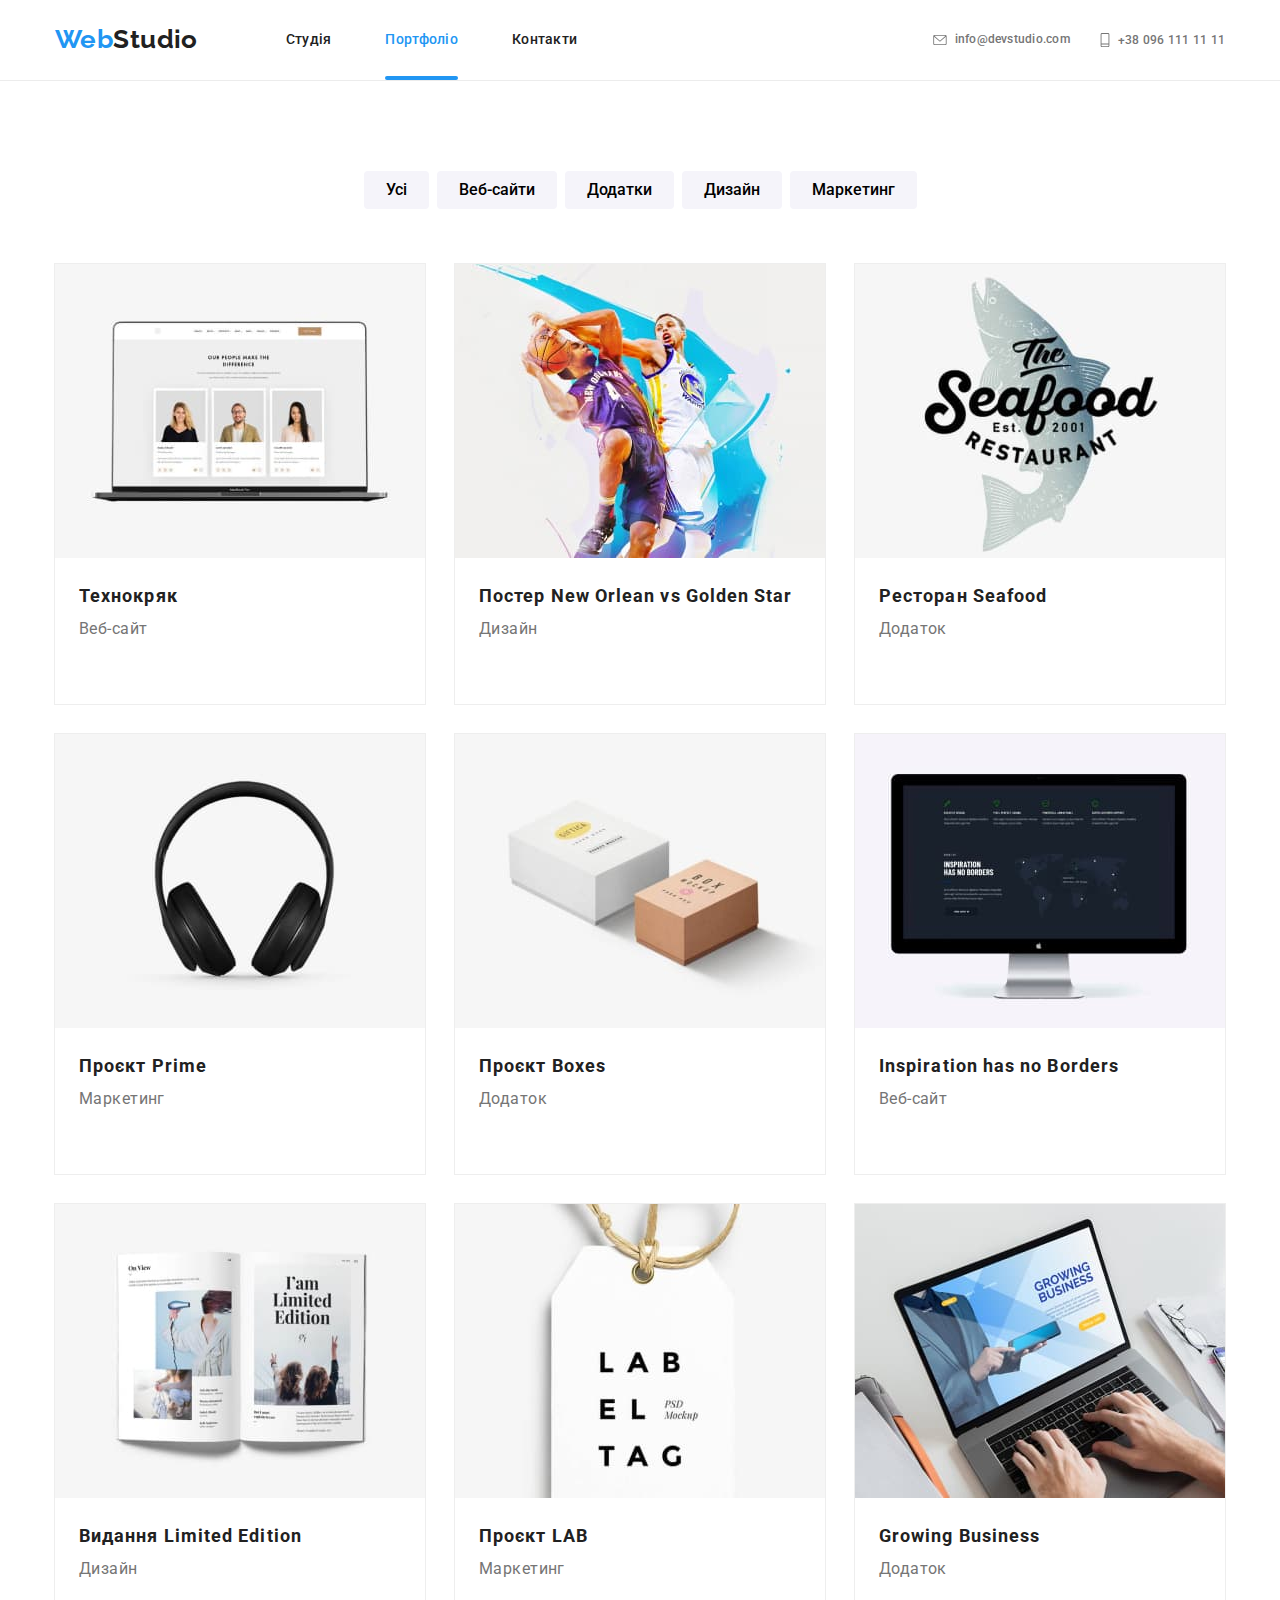
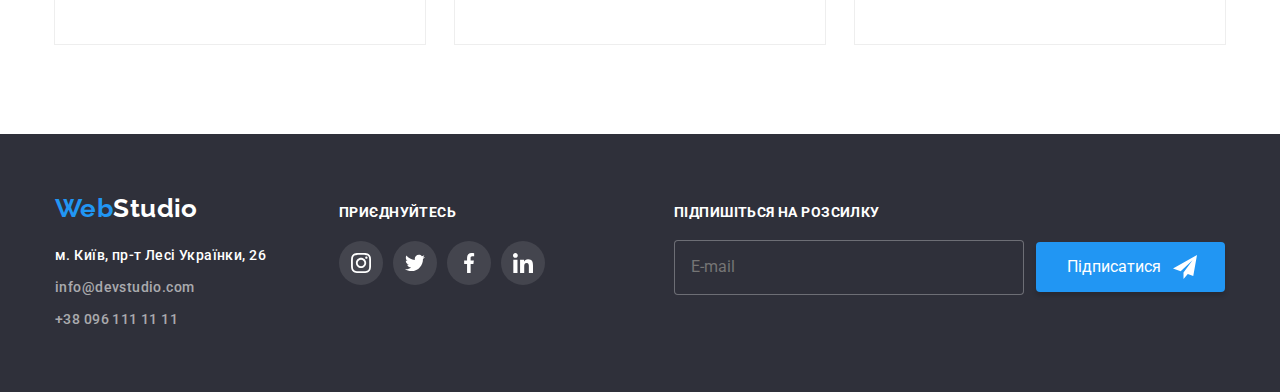
==== commit 5c67f837: "precheck homework" ====
--- a/portfolio.html
+++ b/portfolio.html
@@ -106,8 +106,18 @@
                     <li class="works-list__item">
                         <a href="#" class="works-list__link">
                             <div class="works-list__thumb"> 
-                            <img src="./image/portfolio/technokryak.jpg" alt="посилання на Технокряк "  
-                                class="works-list__img">
+                                <picture>
+                                    <source srcset="./image/mob/portfolio/technokryak-mob.jpg 1x, ./image/mob/portfolio/technokryak-mob@2x.jpg 2x"
+                                        media="(max-width:767px)" />
+                                    <source
+                                        srcset="./image/tablet/portfolio/technokryak-tablet.jpg 1x, ./image/tablet/portfolio/technokryak-tablet@2x.jpg 2x"
+                                        media="(max-width:1279px)" />
+                                    <source
+                                        srcset="./image/desktop/portfolio/technokryak-desktop.jpg 1x, ./image/desktop/portfolio/technokryak-desktop@2x.jpg 2x"
+                                        media="(max-width:2968px)" />
+                                
+                                    <img src="./image/mob/portfolio/technokryak-mob.jpg" alt="посилання на Технокряк" class="works-list__img">
+                                </picture>
                             <p class="works-list__meta">Ресурс пропонує комплексні пропозиції з різним рівнем
                                 функціоналу та
                                 сервісів. Все це
@@ -124,8 +134,18 @@
             <li class="works-list__item">
                 <a href="#" class="works-list__link">
                     <div class="works-list__thumb">
-                    <img src="./image/portfolio/poster_no_vs_gs.jpg" alt="посилання на Постер New Orlean vs Golden Star"
-                        class="works-list__img"  >
+                        <picture>
+                            <source srcset="./image/mob/portfolio/neworlean-mob.jpg 1x, ./image/mob/portfolio/neworlean-mob@2x.jpg 2x"
+                                media="(max-width:767px)" />
+                            <source
+                                srcset="./image/tablet/portfolio/neworlean-tablet.jpg 1x, ./image/tablet/portfolio/neworlean-tablet@2x.jpg 2x"
+                                media="(max-width:1279px)" />
+                            <source
+                                srcset="./image/desktop/portfolio/neworlean-desktop.jpg 1x, ./image/desktop/portfolio/neworlean-desktop@2x.jpg 2x"
+                                media="(max-width:2968px)" />
+                        
+                            <img src="./image/mob/portfolio/neworlean-mob.jpg" alt="посилання на Постер New Orlean vs Golden Star" class="works-list__img">
+                        </picture>
                     <p class="works-list__meta">Ресурс пропонує комплексні пропозиції з різним рівнем
                         функціоналу та
                         сервісів. Все це
@@ -142,8 +162,19 @@
             <li class="works-list__item">
                 <a href="#" class="works-list__link">
                     <div class="works-list__thumb">
-                    <img src="./image/portfolio/seafood.jpg" alt="посилання Ресторан Seafood"  
-                        class="works-list__img">
+                        <picture>
+                            <source srcset="./image/mob/portfolio/seafood-mob.jpg 1x, ./image/mob/portfolio/seafood-mob@2x.jpg 2x"
+                                media="(max-width:767px)" />
+                            <source
+                                srcset="./image/tablet/portfolio/seafood-tablet.jpg 1x, ./image/tablet/portfolio/seafood-tablet@2x.jpg 2x"
+                                media="(max-width:1279px)" />
+                            <source
+                                srcset="./image/desktop/portfolio/seafood-desktop.jpg 1x, ./image/desktop/portfolio/seafood-desktop@2x.jpg 2x"
+                                media="(max-width:2968px)" />
+                        
+                            <img src="./image/mob/portfolio/seafood-mob.jpg" alt="посилання Ресторан Seafood"
+                                class="works-list__img">
+                        </picture>
                     <p class="works-list__meta">Ресурс пропонує комплексні пропозиції з різним рівнем
                         функціоналу та
                         сервісів. Все це
@@ -160,7 +191,17 @@
             <li class="works-list__item">
                 <a href="#" class="works-list__link">
                     <div class="works-list__thumb">
-                    <img src="./image/portfolio/prime.jpg" alt="посилання на Проєкт Prime"   class="works-list__img">
+                        <picture>
+                            <source srcset="./image/mob/portfolio/prime-mob.jpg 1x, ./image/mob/portfolio/prime-mob@2x.jpg 2x"
+                                media="(max-width:767px)" />
+                            <source srcset="./image/tablet/portfolio/prime-tablet.jpg 1x, ./image/tablet/portfolio/prime-tablet@2x.jpg 2x"
+                                media="(max-width:1279px)" />
+                            <source
+                                srcset="./image/desktop/portfolio/prime-desktop.jpg 1x, ./image/desktop/portfolio/prime-desktop@2x.jpg 2x"
+                                media="(max-width:2968px)" />
+                        
+                            <img src="./image/mob/portfolio/prime-mob.jpg" alt="посилання на Проєкт Prime" class="works-list__img">
+                        </picture>
                     <p class="works-list__meta">Ресурс пропонує комплексні пропозиції з різним рівнем
                         функціоналу та
                         сервісів. Все це
@@ -177,7 +218,17 @@
             <li class="works-list__item">
                 <a href="#" class="works-list__link">
                     <div class="works-list__thumb">
-                    <img src="./image/portfolio/boxes.jpg" alt="посилання на Проєкт Boxes"   class="works-list__img">
+                        <picture>
+                            <source srcset="./image/mob/portfolio/boxes-mob.jpg 1x, ./image/mob/portfolio/boxes-mob@2x.jpg 2x"
+                                media="(max-width:767px)" />
+                            <source srcset="./image/tablet/portfolio/boxes-tablet.jpg 1x, ./image/tablet/portfolio/boxes-tablet@2x.jpg 2x"
+                                media="(max-width:1279px)" />
+                            <source srcset="./image/desktop/portfolio/boxes-desktop.jpg 1x, ./image/desktop/portfolio/boxes-desktop@2x.jpg 2x"
+                                media="(max-width:2968px)" />
+                        
+                            <img src="./image/mob/portfolio/boxes-mob.jpg" alt="посилання на Проєкт Boxes" class="works-list__img">
+                        </picture>
+
                     <p class="works-list__meta">Ресурс пропонує комплексні пропозиції з різним рівнем
                         функціоналу та
                         сервісів. Все це
@@ -195,8 +246,16 @@
                 <a href="#" class="works-list__link">
         
                     <div class="works-list__thumb">
-                    <img src="./image/portfolio/insperation.jpg" alt="посилання Inspiration has no Borders" a
-                        class="works-list__img">
+                        <picture>
+                            <source srcset="./image/mob/portfolio/inspiration-mob.jpg 1x, ./image/mob/portfolio/inspiration-mob@2x.jpg 2x"
+                                media="(max-width:767px)" />
+                            <source srcset="./image/tablet/portfolio/inspiration-tablet.jpg 1x, ./image/tablet/portfolio/inspiration-tablet@2x.jpg 2x"
+                                media="(max-width:1279px)" />
+                            <source srcset="./image/desktop/portfolio/inspiration-desktop.jpg 1x, ./image/desktop/portfolio/inspiration-desktop@2x.jpg 2x"
+                                media="(max-width:2968px)" />
+                        
+                            <img src="./image/mob/portfolio/inspiration-mob.jpg" alt="посилання Inspiration has no Borders" class="works-list__img">
+                        </picture>
                     <p class="works-list__meta">Ресурс пропонує комплексні пропозиції з різним рівнем
                         функціоналу та
                         сервісів. Все це
@@ -213,8 +272,16 @@
             <li class="works-list__item">
                 <a href="#" class="works-list__link">
                     <div class="works-list__thumb">
-                    <img src="./image/portfolio/limitededitions.jpg" alt="посилання на Видання Limited Edition"  
-                        class="works-list__img">
+                        <picture>
+                            <source srcset="./image/mob/portfolio/limitededition-mob.jpg 1x, ./image/mob/portfolio/limitededition-mob@2x.jpg 2x"
+                                media="(max-width:767px)" />
+                            <source srcset="./image/tablet/portfolio/limitededition-tablet.jpg 1x, ./image/tablet/portfolio/limitededition-tablet@2x.jpg 2x"
+                                media="(max-width:1279px)" />
+                            <source srcset="./image/desktop/portfolio/limitededition-desktop.jpg 1x, ./image/desktop/portfolio/limitededition-desktop@2x.jpg 2x"
+                                media="(max-width:2968px)" />
+                        
+                            <img src="./image/mob/portfolio/limitededition-mob.jpg" alt="посилання на Видання Limited Edition" class="works-list__img">
+                        </picture>
                     <p class="works-list__meta">Ресурс пропонує комплексні пропозиції з різним рівнем
                         функціоналу та
                         сервісів. Все це
@@ -231,7 +298,19 @@
             <li class="works-list__item">
                 <a href="#" class="works-list__link">
                     <div class="works-list__thumb">
-                    <img src="./image/portfolio/labeltag.jpg" alt="посилання на Проєкт LAB"   class="works-list__img">
+                        <picture>
+                            <source srcset="./image/mob/portfolio/lab-mob.jpg 1x, ./image/mob/portfolio/lab-mob@2x.jpg 2x"
+                                media="(max-width:767px)" />
+                            <source
+                                srcset="./image/tablet/portfolio/lab-tablet.jpg 1x, ./image/tablet/portfolio/lab-tablet@2x.jpg 2x"
+                                media="(max-width:1279px)" />
+                            <source
+                                srcset="./image/desktop/portfolio/lab-desktop.jpg 1x, ./image/desktop/portfolio/lab-desktop@2x.jpg 2x"
+                                media="(max-width:2968px)" />
+                        
+                            <img src="./image/mob/portfolio/lab-mob.jpg" alt="посилання на Проєкт LAB"
+                                class="works-list__img">
+                        </picture>
                     <p class="works-list__meta">Ресурс пропонує комплексні пропозиції з різним рівнем
                         функціоналу та
                         сервісів. Все це
@@ -249,8 +328,19 @@
             <li class="works-list__item">
                 <a href="#" class="works-list__link">
                     <div class="works-list__thumb">
-                    <img src="./image/portfolio/growingbuisness.jpg" alt="посилання на Growing Business"  
-                        class="works-list__img">
+                        <picture>
+                            <source srcset="./image/mob/portfolio/growingbusiness-mob.jpg 1x, ./image/mob/portfolio/growingbusiness-mob@2x.jpg 2x"
+                                media="(max-width:767px)" />
+                            <source
+                                srcset="./image/tablet/portfolio/growingbusiness-tablet.jpg 1x, ./image/tablet/portfolio/growingbusiness-tablet@2x.jpg 2x"
+                                media="(max-width:1279px)" />
+                            <source
+                                srcset="./image/desktop/portfolio/growingbusiness-desktop.jpg 1x, ./image/desktop/portfolio/growingbusiness-desktop@2x.jpg 2x"
+                                media="(max-width:2968px)" />
+                        
+                            <img src="./image/mob/portfolio/growingbusiness-mob.jpg" alt="посилання на Growing Business"
+                                class="works-list__img">
+                        </picture>
                     <p class="works-list__meta">Ресурс пропонує комплексні пропозиції з різним рівнем
                         функціоналу та
                         сервісів. Все це
--- a/css/main.min.css
+++ b/css/main.min.css
@@ -1 +1 @@
-.visually-hidden{position:absolute;white-space:nowrap;width:1px;height:1px;overflow:hidden;border:0;padding:0;clip:rect(0 0 0 0);-webkit-clip-path:inset(50%);clip-path:inset(50%);margin:-1px}.clients-section__heading,.team-section__heading{font-weight:700;text-align:center;font-size:28px;line-height:1.17}html{box-sizing:border-box}*,*::after,*::before{box-sizing:inherit}body{position:relative;font-family:Roboto,sans-serif;font-size:14px;font-style:normal;font-weight:400;letter-spacing:.03em;color:#212121;background-color:#fff}h1,h2,h3,h4,h5,h6{margin:0;padding:0}ul{list-style:none;margin:0;padding:0}p{padding:0;margin:0}img{display:block;max-width:100%;height:auto}button{padding:0}.container{padding:0 15px;margin-left:auto;margin-right:auto;max-width:100%}@media only screen and (min-width: 480px){.container{max-width:480px}}@media only screen and (min-width: 768px){.container{max-width:768px}}@media only screen and (min-width: 1280px){.container{max-width:1200px}}.button{border-radius:4px;border:none;background-color:#2196f3;display:flex;align-items:center;justify-content:center;color:#fff;font-size:16px;line-height:1.88;letter-spacing:.06}.social-links{display:flex;align-items:center}.social-links--team{display:flex;align-items:center;justify-content:center}.social-links--footer{justify-content:center}.social-links__item{display:inline-block}.social-links__item:not(:last-child){margin-right:10px}.social-links__network{border-radius:50%;width:44px;height:44px;display:flex;justify-content:center;align-items:center;transition:background-color 250ms cubic-bezier(0.4, 0, 0.2, 1)}.social-links__network--team{fill:#afb1b8;transition:fill 250ms cubic-bezier(0.4, 0, 0.2, 1)}.social-links__network:hover,.social-links__network:focus{background-color:#2196f3}.social-links__network--team:hover,.social-links__network--team:focus{fill:#fff}.social-links__network--footer{background-color:rgba(255,255,255,.1);fill:#fff}.social-links__icon{color:currentColor}.backdrop{position:fixed;display:block;background-color:rgba(0,0,0,.2);opacity:1;top:0;left:0;bottom:0;right:0;transition:opacity 250ms cubic-bezier(0.4, 0, 0.2, 1)}.backdrop.is-hidden{opacity:0;pointer-events:none}.modal{max-width:450px;position:absolute;transform:translate(0, -50%) scale(1);top:50%;padding:40px;background-color:#fff;transition:top 2500ms cubic-bezier(0.4, 0, 0.2, 1),transform 2500ms cubic-bezier(0.4, 0, 0.2, 1)}@media screen and (min-width: 450px){.modal{position:absolute;top:50%;left:50%;right:50%;transform:translate(-50%, -50%) scale(1);transition:transform 250ms cubic-bezier(0.4, 0, 0.2, 1);width:450px}}.backdrop.is-hidden .modal{position:absolute;top:100%;transform:translate(0, 0),scale(1.2);transition:top 2500ms cubic-bezier(0.4, 0, 0.2, 1),transform 250ms cubic-bezier(0.4, 0, 0.2, 1)}@media screen and (min-width: 450px){.backdrop.is-hidden .modal{top:50%;left:50%;transform:scale(1.2) translate(-50%, 0);transition:transform 250ms cubic-bezier(0.4, 0, 0.2, 1)}}.modal-form__title{margin-bottom:12px;font-weight:700;text-align:center;font-size:20px;line-height:1,5px}.modal-form__label{font-size:12px;line-height:1.16;color:#757575}.modal-form__label--commentary{margin-bottom:20px}.modal-form__input{width:100%;padding-left:42px;padding-right:12px;padding-top:12px;padding-bottom:12px;border:1px solid rgba(33,33,33,.2);border-radius:4px;outline:none;transition:border-color 250ms cubic-bezier(0.4, 0, 0.2, 1)}.modal-form__input:focus{border-color:#2196f3}.modal-form__input:focus~.modal-form__icon{fill:#2196f3}.modal-form__input-container{position:relative;margin-top:4px;margin-bottom:10px;width:100%}.modal-form__icon{position:absolute;left:12px;top:11px;transition:fill 250ms cubic-bezier(0.4, 0, 0.2, 1)}.modal-form__commentary{margin-top:4px;padding:12px 16px;resize:none;width:100%;height:120px;border:1px solid rgba(33,33,33,.2);border-radius:4px;outline:none;transition:border-color 250ms cubic-bezier(0.4, 0, 0.2, 1)}.modal-form__commentary::-moz-placeholder{font-size:14px;line-height:1.17;letter-spacing:1%;color:rgba(117,117,117,.5)}.modal-form__commentary:-ms-input-placeholder{font-size:14px;line-height:1.17;letter-spacing:1%;color:rgba(117,117,117,.5)}.modal-form__commentary::placeholder{font-size:14px;line-height:1.17;letter-spacing:1%;color:rgba(117,117,117,.5)}.modal-form__commentary:focus{border-color:#2196f3}.modal-form__checkbox{position:relative;width:100%;margin-top:20px;margin-bottom:30px}.modal-form__fake-checkbox{pointer-events:none;position:absolute}.modal-form__fake-checkbox--checked{opacity:0;pointer-events:none;cursor:pointer}.modal-form__fake-checkbox--focus{opacity:0;pointer-events:none;cursor:pointer}.modal-form__checkbox-label{padding-left:24px;color:#757575;font-size:12px;line-height:1.18}.modal-form__true-checkbox:focus~.modal-form__fake-checkbox--focus{opacity:1}.modal-form__true-checkbox:focus~.modal-form__fake-checkbox--normal{opacity:0}.modal-form__true-checkbox:checked~.modal-form__fake-checkbox--checked{background-color:#2196f3;fill:#fff;opacity:1}.modal-form__true-checkbox:checked~.modal-form__fake-checkbox--focus{opacity:0}.modal-form__policy-link{color:#2196f3}.modal-form__send-button{padding:10px 52px;display:block;margin-left:auto;margin-right:auto;transition:background-color 250ms cubic-bezier(0.4, 0, 0.2, 1)}.modal-form__send-button:hover{background-color:#188ce8}.modal-form__close-button{position:absolute;top:14px;right:20px;display:flex;align-items:center;justify-content:center;width:30px;height:30px;background-color:#fff;border:1px solid rgba(0,0,0,.1);border-radius:50%;transition:fill 250ms cubic-bezier(0.4, 0, 0.2, 1)}.modal-form__close-button:focus,.modal-form__close-button:hover{fill:#2196f3}.logo{color:#2196f3;font-family:Raleway,sans-serif;text-decoration:none;font-weight:700;font-size:26px;line-height:1.15}.logo--footer{margin-bottom:20px}.logo__part{color:#212121}.logo__part--footer{color:#fff}.hero-section{padding:118px 0;background-color:#c4c4c4}@media only screen and (min-width: 1280px){.hero-section{padding:200px 0}}.hero-section__heading{text-align:center;text-transform:uppercase;margin-bottom:30px;font-size:26px;line-height:1.62;color:#fff}.hero-section__button{display:block;padding:10px 24px;margin-right:auto;margin-left:auto;transition:background-color 250ms cubic-bezier(0.4, 0, 0.2, 1)}.hero-section__button:focus,.hero-section__button:hover{background-color:#188ce8}.feature-section{padding:60px 0}@media only screen and (min-width: 768px){.feature-list{display:flex;flex-wrap:wrap;-moz-column-gap:30px;column-gap:30px}}@media only screen and (min-width: 1280px){.feature-list{flex-wrap:nowrap}}@media only screen and (min-width: 768px){.feature-list__item{width:calc(50% - 15px)}}.feature-list__thumb{display:flex;align-items:center;justify-content:center;background-color:#f5f4fa;padding:25px 0}.feature-list__text-container{padding:30px 0 36px 0}.feature-list__heading{text-align:center;text-transform:uppercase;margin-bottom:16px;font-weight:700;line-height:1.16}.feature-list__description{color:#757575;line-height:1.71}.worksphere-section{display:none}@media only screen and (min-width: 1280px){.worksphere-section{display:block}}@media only screen and (min-width: 1280px){.worksphere-section{padding-bottom:95px}.worksphere-section__heading{font-weight:700;text-align:center;font-size:28px;line-height:1.17;padding-bottom:50px}.worksphere-list{display:flex;gap:30px}.worksphere-list__thumb{position:relative;width:100%;height:100%}.worksphere-list__text-container{position:absolute;bottom:0;left:0;padding-top:27px;padding-bottom:27px;width:100%;height:70px;background-color:rgba(47,48,58,.8)}.worksphere-list__heading{margin:0;text-align:center;color:#fff;text-transform:uppercase;font-weight:700;line-height:1.14}}.team-section{padding:60px 0;background-color:#f5f4fa}.team-section__heading{background-color:#f5f4fa;margin-bottom:32px}.teammate-list{background-color:#f5f4fa}@media only screen and (min-width: 768px){.teammate-list{display:flex;flex-wrap:wrap;gap:30px}}.teammate-list__item{background-color:#fff;box-shadow:0px 1px 3px rgba(0,0,0,.12),0px 1px 1px rgba(0,0,0,.14),0px 2px 1px rgba(0,0,0,.2)}@media only screen and (min-width: 768px){.teammate-list__item{width:calc(50% - 15px)}}@media only screen and (min-width: 1280px){.teammate-list__item{width:calc((100% - 90px)/4)}}.teammate-list__item:not(:last-child){margin-bottom:30px}@media only screen and (min-width: 768px){.teammate-list__item:not(:last-child){margin-bottom:0}}.teammate-list__image{margin-left:auto;margin-right:auto}.teammate-list__text-container{padding-top:33px;padding-bottom:24px}.teammate-list__teammate{font-weight:500;text-align:center;padding-bottom:10px;font-size:16px;line-height:1.19}.teammate-list__position{margin-bottom:17px;color:#757575;text-align:center;font-size:16px;line-height:1.19}.clients-section{padding:60px 0 65px 0}.clients-section__heading{margin-bottom:36px}.clients-list{display:flex;gap:30px;flex-wrap:wrap;width:100%}.clients-list__items{width:calc(50% - 15px)}@media only screen and (min-width: 768px){.clients-list__items{width:calc((100% - 60px)/3)}}@media only screen and (min-width: 1280px){.clients-list__items{width:calc((100% - 150px)/6)}}.clients-list__client-link{height:92px;border:1px solid #afb1b8;border-radius:4px;fill:#afb1b8;display:flex;align-items:center;justify-content:center;transition:border-color 250ms cubic-bezier(0.4, 0, 0.2, 1),fill 250ms cubic-bezier(0.4, 0, 0.2, 1)}.clients-list__client-link:hover,.clients-list__client-link:focus{border-color:#2196f3;fill:#2196f3}.clients-list__client-link__icon{color:currentColor}.works-section{padding:60px 0}@media only screen and (min-width: 1280px){.works-section{padding:90px 0}}.filter-list{display:flex;text-align:center;justify-content:center;flex-wrap:wrap;margin-bottom:40px}.filter-list__item{margin-bottom:15px}.filter-list__item:not(:last-child){margin-right:8px}.filter-list__filter-button{padding:6px 22px;display:block;background-color:#f5f4fa;border:none;border-radius:4px;font-weight:500;font-size:16px;line-height:1.63;transition:color 250ms cubic-bezier(0.4, 0, 0.2, 1),background-color 250ms cubic-bezier(0.4, 0, 0.2, 1),box-shadow 250ms cubic-bezier(0.4, 0, 0.2, 1)}.filter-list__filter-button:hover,.filter-list__filter-button:focus{color:#fff;background-color:#2196f3;box-shadow:0px 3px 1px rgba(0,0,0,.1),0px 1px 2px rgba(0,0,0,.08),0px 2px 2px rgba(0,0,0,.12)}.works-list{display:flex;flex-direction:column;align-items:center;justify-content:center}@media only screen and (min-width: 768px){.works-list{gap:30px;flex-wrap:wrap;flex-direction:row;justify-content:start}}.works-list__item{height:440px;max-width:450px;outline:1px solid #eee;transition:box-shadow 250ms cubic-bezier(0.4, 0, 0.2, 1)}.works-list__item:not(:last-child){margin-bottom:30px}@media only screen and (min-width: 768px){.works-list__item:not(:last-child){margin-bottom:0}}.works-list__item:hover,.works-list__item:focus{box-shadow:0px 1px 1px rgba(0,0,0,.12),0px 4px 4px rgba(0,0,0,.06),1px 4px 6px rgba(0,0,0,.16)}@media only screen and (min-width: 768px){.works-list__item{width:calc(50% - 30px)}}@media only screen and (min-width: 1280px){.works-list__item{width:calc((100% - 60px)/3)}}.works-list__link{text-decoration:none;color:#212121}.works-list__link:hover .works-list__meta,.works-list__link:focus .works-list__meta{transform:translateY(0)}.works-list__img{width:450px}.works-list__text-container{padding:20px 24px}.works-list__name{font-weight:700;font-size:18px;line-height:2;letter-spacing:.06em}.works-list__filter{color:#757575;font-weight:400;font-size:16px;line-height:1.87}.works-list__thumb{position:relative;overflow:hidden}.works-list__meta{position:absolute;top:0;left:0;transform:translateY(100%);background-color:rgba(33,150,243,.9);width:100%;height:100%;padding:77px 24px;color:#fff;font-weight:400;font-size:18px;line-height:1.51;transition:transform 250ms cubic-bezier(0.4, 0, 0.2, 1)}header{padding:16px 0;border-bottom:1px solid #ececec}@media only screen and (min-width: 768px){header{padding:21px 0}}@media only screen and (min-width: 1280px){header{padding:25px 0}}.header__container{position:relative;display:flex;justify-content:space-between}.menu{width:100%;background-color:#fff;position:absolute;top:-16px;left:0;pointer-events:none;display:none;padding:48px 40px}@media only screen and (min-width: 768px){.menu{position:static;display:flex;align-items:center;padding:0;pointer-events:all}}.menu__open-button{background-color:#fff;border:none}@media only screen and (min-width: 768px){.menu__open-button{display:none}}.menu__close-button{position:absolute;top:21px;right:25px;background-color:#fff;border:none}@media only screen and (min-width: 768px){.menu__close-button{display:none}}.menu.is-open{display:block;z-index:1;pointer-events:all}.footer{background-color:#2f303a;padding:60px 0}@media only screen and (min-width: 1280px){.footer__container{display:flex;align-items:baseline}}.footer__tablet-container{display:flex;flex-direction:column;width:100%;margin-bottom:60px}@media only screen and (min-width: 768px){.footer__tablet-container{flex-direction:row;justify-content:space-around}}@media only screen and (min-width: 1280px){.footer__tablet-container{display:flex;align-items:baseline;margin-bottom:0;margin-right:93px;justify-content:flex-start}}.footer__address-container{display:flex;justify-content:center;align-items:center;flex-direction:column;margin-bottom:60px}@media only screen and (min-width: 768px){.footer__address-container{margin-bottom:0}}@media only screen and (min-width: 1280px){.footer__address-container{display:flex;align-items:baseline;margin-right:73px}}@media only screen and (min-width: 1280px){.footer__socials{display:flex;align-items:baseline;justify-content:flex-start;flex-direction:column}}.footer__social-label{color:#fff;font-weight:700;text-transform:uppercase;line-height:1.14;margin-bottom:20px;text-align:center}.address-list__item{display:flex;align-items:center;justify-content:center}@media only screen and (min-width: 1280px){.address-list__item{justify-content:flex-start}}.address-list__item:not(:last-child){margin-bottom:8px}.address-list__link{color:rgba(255,255,255,.6);text-decoration:none;font-weight:500;font-style:normal;line-height:1.71}.address-list__link--white{color:#fff}.site-nav{display:flex;align-items:center;justify-content:space-between;width:100%}.nav-list{margin-bottom:270px}@media only screen and (min-width: 768px){.nav-list{display:flex;align-items:center;margin-bottom:0;margin-right:78px;margin-left:88px}}@media only screen and (min-width: 1280px){.nav-list{margin-right:auto}}.nav-list__item:not(:last-child){margin-bottom:32px}@media only screen and (min-width: 768px){.nav-list__item:not(:last-child){margin-bottom:0;margin-right:54px}}.nav-list__link{text-decoration:none;color:#212121;font-weight:500;font-size:40px;line-height:1.18}@media only screen and (min-width: 768px){.nav-list__link{font-weight:500;font-size:14px;line-height:1.14;letter-spacing:.02em}}@media only screen and (min-width: 1280px){.nav-list__link:hover{color:#2196f3}}.nav-list__link--current{color:#2196f3}@media only screen and (min-width: 768px){.nav-list__link--current{position:relative}.nav-list__link--current::after{content:"";position:absolute;left:0px;bottom:-33px;height:4px;width:100%;background-color:#2196f3;border-radius:4px}}@media only screen and (min-width: 1280px){.nav-list__link--current::after{bottom:-33px}}.nav-contacts{display:flex;flex-direction:column-reverse;margin-bottom:64px}@media only screen and (min-width: 768px){.nav-contacts{flex-direction:column;margin-bottom:0}}@media only screen and (min-width: 1280px){.nav-contacts{flex-direction:row}}.nav-contacts__item:not(:first-child){margin-bottom:32px}@media only screen and (min-width: 768px){.nav-contacts__item:not(:first-child){margin-bottom:0}}@media only screen and (min-width: 1280px){.nav-contacts__item:not(:first-child){margin-left:30px}}.nav-contacts__contact-link{text-decoration:none;color:#212121}@media only screen and (min-width: 768px){.nav-contacts__contact-link{display:flex;align-items:center}}.nav-contacts__contact-link--mail{color:#757575;font-weight:500;font-size:24px;line-height:1.12;letter-spacing:.02em}@media only screen and (min-width: 768px){.nav-contacts__contact-link--mail{font-weight:500;font-size:12px;line-height:1,18;margin-bottom:10px}}@media only screen and (min-width: 1280px){.nav-contacts__contact-link--mail{margin-bottom:0}}.nav-contacts__contact-link--tel{color:#2196f3;font-weight:500;font-size:34px;line-height:1.18}@media only screen and (min-width: 768px){.nav-contacts__contact-link--tel{color:#757575;font-weight:500;font-size:12px;line-height:1,18;letter-spacing:.02em}}@media only screen and (min-width: 768px){.nav-contacts__contact-link:hover,.nav-contacts__contact-link:focus{color:#2196f3}}.nav-contacts__icon{fill:currentColor;margin-right:8px;display:none}@media only screen and (min-width: 768px){.nav-contacts__icon{display:inline-block;fill:currentColor}}.contact-networks{display:flex;flex-wrap:wrap}.contact-networks__item{padding-right:10px}.contact-networks__item:not(:last-child)::after{padding-right:1px;width:1px;height:100%;content:"";background-color:rgba(33,33,33,.2);width:1px;height:100%}.contact-networks__social-link{color:#2196f3;margin-right:10px;text-decoration:none;font-weight:500;font-size:18px;line-height:1.22;letter-spacing:2%}@media only screen and (min-width: 768px){.contact-networks{display:none}}.form__container{width:100%}@media only screen and (min-width: 1280px){.form__container{display:flex;flex-direction:column}}.form__title{color:#fff;font-weight:700;line-height:1.17;text-transform:uppercase;margin-bottom:20px;text-align:center}@media only screen and (min-width: 1280px){.form__title{text-align:start}}.footer-form{display:flex;align-items:center;justify-content:center;flex-direction:column}@media only screen and (min-width: 1280px){.footer-form{justify-content:flex-start;flex-direction:row}}.footer-form__input{width:100%;padding:16px;margin-bottom:20px;background-color:#2f303a;border:1px solid rgba(255,255,255,.3);border-radius:4px;font-size:16px;line-height:1.26}@media only screen and (min-width: 768px){.footer-form__input{width:450px}}@media only screen and (min-width: 1280px){.footer-form__input{margin-bottom:0;width:350px}}.footer-form__submit{padding:10px 28px 10px 31px;box-shadow:0px 4px 4px rgba(0,0,0,.15)}@media only screen and (min-width: 1280px){.footer-form__submit{margin-left:12px}}.footer-form__icon{margin-left:12px}/*# sourceMappingURL=main.min.css.map */+.visually-hidden{position:absolute;white-space:nowrap;width:1px;height:1px;overflow:hidden;border:0;padding:0;clip:rect(0 0 0 0);-webkit-clip-path:inset(50%);clip-path:inset(50%);margin:-1px}.clients-section__heading,.team-section__heading{font-weight:700;text-align:center;font-size:28px;line-height:1.17}html{box-sizing:border-box}*,*::after,*::before{box-sizing:inherit}body{position:relative;font-family:Roboto,sans-serif;font-size:14px;font-style:normal;font-weight:400;letter-spacing:.03em;color:#212121;background-color:#fff}h1,h2,h3,h4,h5,h6{margin:0;padding:0}ul{list-style:none;margin:0;padding:0}p{padding:0;margin:0}img{display:block;max-width:100%;height:auto}button{padding:0}.container{padding:0 15px;margin-left:auto;margin-right:auto;max-width:100%}@media only screen and (min-width: 480px){.container{max-width:480px}}@media only screen and (min-width: 768px){.container{max-width:768px}}@media only screen and (min-width: 1280px){.container{max-width:1200px}}.button{border-radius:4px;border:none;background-color:#2196f3;display:flex;align-items:center;justify-content:center;color:#fff;font-size:16px;line-height:1.88;letter-spacing:.06}.social-links{display:flex;align-items:center}.social-links--team{display:flex;align-items:center;justify-content:center}.social-links--footer{justify-content:center}.social-links__item{display:inline-block}.social-links__item:not(:last-child){margin-right:10px}.social-links__network{border-radius:50%;width:44px;height:44px;display:flex;justify-content:center;align-items:center;transition:background-color 250ms cubic-bezier(0.4, 0, 0.2, 1)}.social-links__network--team{fill:#afb1b8;transition:fill 250ms cubic-bezier(0.4, 0, 0.2, 1)}.social-links__network:hover,.social-links__network:focus{background-color:#2196f3}.social-links__network--team:hover,.social-links__network--team:focus{fill:#fff}.social-links__network--footer{background-color:rgba(255,255,255,.1);fill:#fff}.social-links__icon{color:currentColor}.backdrop{position:fixed;display:block;background-color:rgba(0,0,0,.2);opacity:1;top:0;left:0;bottom:0;right:0;transition:opacity 250ms cubic-bezier(0.4, 0, 0.2, 1)}.backdrop.is-hidden{opacity:0;pointer-events:none}.modal{max-width:450px;position:absolute;transform:translate(0, -50%) scale(1);top:50%;padding:40px;background-color:#fff;transition:top 250ms cubic-bezier(0.4, 0, 0.2, 1)}@media screen and (min-width: 450px){.modal{position:absolute;top:50%;left:50%;right:50%;transform:translate(-50%, -50%) scale(1);transition:transform 250ms cubic-bezier(0.4, 0, 0.2, 1);width:450px}}@media only screen and (min-width: 1280px){.modal{width:528px}}.backdrop.is-hidden .modal{position:absolute;top:100%;transform:translate(0, 0),scale(1.2);transition:top 250ms cubic-bezier(0.4, 0, 0.2, 1),transform 250ms cubic-bezier(0.4, 0, 0.2, 1)}@media screen and (min-width: 450px){.backdrop.is-hidden .modal{top:50%;left:50%;transform:scale(1.2) translate(-50%, 0);transition:transform 250ms cubic-bezier(0.4, 0, 0.2, 1)}}.modal-form__title{margin-bottom:12px;font-weight:700;text-align:center;font-size:20px;line-height:1,5px}.modal-form__label{font-size:12px;line-height:1.16;color:#757575}.modal-form__label--commentary{margin-bottom:20px}.modal-form__input{width:100%;padding-left:42px;padding-right:12px;padding-top:12px;padding-bottom:12px;border:1px solid rgba(33,33,33,.2);border-radius:4px;outline:none;transition:border-color 250ms cubic-bezier(0.4, 0, 0.2, 1)}.modal-form__input:focus{border-color:#2196f3}.modal-form__input:focus~.modal-form__icon{fill:#2196f3}.modal-form__input-container{position:relative;margin-top:4px;margin-bottom:10px;width:100%}.modal-form__icon{position:absolute;left:12px;top:11px;transition:fill 250ms cubic-bezier(0.4, 0, 0.2, 1)}.modal-form__commentary{margin-top:4px;padding:12px 16px;resize:none;width:100%;height:120px;border:1px solid rgba(33,33,33,.2);border-radius:4px;outline:none;transition:border-color 250ms cubic-bezier(0.4, 0, 0.2, 1)}.modal-form__commentary::-moz-placeholder{font-size:14px;line-height:1.17;letter-spacing:1%;color:rgba(117,117,117,.5)}.modal-form__commentary:-ms-input-placeholder{font-size:14px;line-height:1.17;letter-spacing:1%;color:rgba(117,117,117,.5)}.modal-form__commentary::placeholder{font-size:14px;line-height:1.17;letter-spacing:1%;color:rgba(117,117,117,.5)}.modal-form__commentary:focus{border-color:#2196f3}.modal-form__checkbox{position:relative;width:100%;margin-top:20px;margin-bottom:30px}.modal-form__fake-checkbox{pointer-events:none;position:absolute}.modal-form__fake-checkbox--checked{opacity:0;pointer-events:none;cursor:pointer}.modal-form__fake-checkbox--focus{opacity:0;pointer-events:none;cursor:pointer}.modal-form__checkbox-label{padding-left:24px;color:#757575;font-size:12px;line-height:1.18}.modal-form__true-checkbox:focus~.modal-form__fake-checkbox--focus{opacity:1}.modal-form__true-checkbox:focus~.modal-form__fake-checkbox--normal{opacity:0}.modal-form__true-checkbox:checked~.modal-form__fake-checkbox--checked{background-color:#2196f3;fill:#fff;opacity:1}.modal-form__true-checkbox:checked~.modal-form__fake-checkbox--focus{opacity:0}.modal-form__policy-link{color:#2196f3}.modal-form__send-button{padding:10px 52px;display:block;margin-left:auto;margin-right:auto;transition:background-color 250ms cubic-bezier(0.4, 0, 0.2, 1)}.modal-form__send-button:hover{background-color:#188ce8}.modal-form__close-button{position:absolute;top:14px;right:20px;display:flex;align-items:center;justify-content:center;width:30px;height:30px;background-color:#fff;border:1px solid rgba(0,0,0,.1);border-radius:50%;transition:fill 250ms cubic-bezier(0.4, 0, 0.2, 1)}.modal-form__close-button:focus,.modal-form__close-button:hover{fill:#2196f3}.logo{color:#2196f3;font-family:Raleway,sans-serif;text-decoration:none;font-weight:700;font-size:26px;line-height:1.15}.logo--footer{margin-bottom:20px}.logo__part{color:#212121}.logo__part--footer{color:#fff}.hero-section{padding:118px 0;background-color:#c4c4c4;background-image:linear-gradient(rgba(47, 48, 58, 0.4), rgba(47, 48, 58, 0.4)),url(../../../image/mob/studio/hero-mob.jpg);background-size:cover;background-repeat:no-repeat}@media screen and (min-device-pixel-ratio: 2),screen and (-webkit-min-device-pixel-ratio: 2),screen and (min-resolution: 192dpi),screen and (min-resolution: 2dppx){.hero-section{background-image:linear-gradient(rgba(47, 48, 58, 0.4), rgba(47, 48, 58, 0.4)),url(../../../image/mob/studio/hero-mob@2x.jpg)}}@media only screen and (min-width: 768px)and (max-width: 1279px){.hero-section{background-image:linear-gradient(rgba(47, 48, 58, 0.4), rgba(47, 48, 58, 0.4)),url(../../../image/tablet/studio/hero-tablet.jpg)}}@media only screen and (min-width: 768px)and (max-width: 1279px)and (min-device-pixel-ratio: 2),only screen and (min-width: 768px)and (max-width: 1279px)and (-webkit-min-device-pixel-ratio: 2),only screen and (min-width: 768px)and (max-width: 1279px)and (min-resolution: 192dpi),only screen and (min-width: 768px)and (max-width: 1279px)and (min-resolution: 2dppx){.hero-section{background-image:linear-gradient(rgba(47, 48, 58, 0.4), rgba(47, 48, 58, 0.4)),url(../../../image/tablet/studio/hero-tablet@2x.jpg)}}@media only screen and (min-width: 1280px){.hero-section{padding:200px 0;background-image:linear-gradient(rgba(47, 48, 58, 0.4), rgba(47, 48, 58, 0.4)),url(../../../image/desktop/studio/hero-desktop.jpg)}}@media only screen and (min-width: 1280px)and (min-device-pixel-ratio: 2),only screen and (min-width: 1280px)and (-webkit-min-device-pixel-ratio: 2),only screen and (min-width: 1280px)and (min-resolution: 192dpi),only screen and (min-width: 1280px)and (min-resolution: 2dppx){.hero-section{background-image:linear-gradient(rgba(47, 48, 58, 0.4), rgba(47, 48, 58, 0.4)),url(../../../image/desktop/studio/hero-desktop@2x.jpg)}}.hero-section__heading{text-align:center;text-transform:uppercase;margin-bottom:30px;font-size:26px;line-height:1.62;color:#fff}.hero-section__button{display:block;padding:10px 24px;margin-right:auto;margin-left:auto;transition:background-color 250ms cubic-bezier(0.4, 0, 0.2, 1)}.hero-section__button:focus,.hero-section__button:hover{background-color:#188ce8}.feature-section{padding:60px 0}@media only screen and (min-width: 1280px){.feature-section{padding:90px 0}}@media only screen and (min-width: 768px){.feature-list{display:flex;flex-wrap:wrap;-moz-column-gap:30px;column-gap:30px}}@media only screen and (min-width: 1280px){.feature-list{flex-wrap:nowrap}}@media only screen and (min-width: 768px){.feature-list__item{width:calc(50% - 15px)}}.feature-list__thumb{display:flex;align-items:center;justify-content:center;background-color:#f5f4fa;padding:25px 0}.feature-list__text-container{padding:30px 0 36px 0}.feature-list__heading{text-align:center;text-transform:uppercase;margin-bottom:16px;font-weight:700;line-height:1.16}.feature-list__description{color:#757575;line-height:1.71}.worksphere-section{display:none}@media only screen and (min-width: 1280px){.worksphere-section{display:block;padding-bottom:95px}}@media only screen and (min-width: 1280px){.worksphere-section__heading{font-weight:700;text-align:center;font-size:28px;line-height:1.17;padding-bottom:50px}.worksphere-list{display:flex;gap:30px}.worksphere-list__thumb{position:relative;width:100%;height:100%}.worksphere-list__text-container{position:absolute;bottom:0;left:0;padding-top:27px;padding-bottom:27px;width:100%;height:70px;background-color:rgba(47,48,58,.8)}.worksphere-list__heading{margin:0;text-align:center;color:#fff;text-transform:uppercase;font-weight:700;line-height:1.14}}.team-section{padding:60px 0;background-color:#f5f4fa}@media only screen and (min-width: 1280px){.team-section{padding:90px 0}}.team-section__heading{background-color:#f5f4fa;margin-bottom:32px}.teammate-list{background-color:#f5f4fa}@media only screen and (min-width: 768px){.teammate-list{display:flex;flex-wrap:wrap;gap:30px}}.teammate-list__item{background-color:#fff;box-shadow:0px 1px 3px rgba(0,0,0,.12),0px 1px 1px rgba(0,0,0,.14),0px 2px 1px rgba(0,0,0,.2)}@media only screen and (min-width: 768px){.teammate-list__item{width:calc(50% - 15px)}}@media only screen and (min-width: 1280px){.teammate-list__item{width:calc((100% - 90px)/4)}}.teammate-list__item:not(:last-child){margin-bottom:30px}@media only screen and (min-width: 768px){.teammate-list__item:not(:last-child){margin-bottom:0}}.teammate-list__image{margin-left:auto;margin-right:auto}.teammate-list__text-container{padding-top:33px;padding-bottom:24px}.teammate-list__teammate{font-weight:500;text-align:center;padding-bottom:10px;font-size:16px;line-height:1.19}.teammate-list__position{margin-bottom:17px;color:#757575;text-align:center;font-size:16px;line-height:1.19}.clients-section{padding:60px 0 65px 0}.clients-section__heading{margin-bottom:36px}@media only screen and (min-width: 1280px){.clients-section{padding:90px 0}}.clients-list{display:flex;gap:30px;flex-wrap:wrap;width:100%}.clients-list__items{width:calc(50% - 15px)}@media only screen and (min-width: 768px){.clients-list__items{width:calc((100% - 60px)/3)}}@media only screen and (min-width: 1280px){.clients-list__items{width:calc((100% - 150px)/6)}}.clients-list__client-link{height:92px;border:1px solid #afb1b8;border-radius:4px;fill:#afb1b8;display:flex;align-items:center;justify-content:center;transition:border-color 250ms cubic-bezier(0.4, 0, 0.2, 1),fill 250ms cubic-bezier(0.4, 0, 0.2, 1)}.clients-list__client-link:hover,.clients-list__client-link:focus{border-color:#2196f3;fill:#2196f3}.clients-list__client-link__icon{color:currentColor}.works-section{padding:60px 0}@media only screen and (min-width: 1280px){.works-section{padding:90px 0}}.filter-list{display:flex;text-align:center;justify-content:center;flex-wrap:wrap;margin-bottom:40px}.filter-list__item{margin-bottom:15px}.filter-list__item:not(:last-child){margin-right:8px}.filter-list__filter-button{padding:6px 22px;display:block;background-color:#f5f4fa;border:none;border-radius:4px;font-weight:500;font-size:16px;line-height:1.63;transition:color 250ms cubic-bezier(0.4, 0, 0.2, 1),background-color 250ms cubic-bezier(0.4, 0, 0.2, 1),box-shadow 250ms cubic-bezier(0.4, 0, 0.2, 1)}.filter-list__filter-button:hover,.filter-list__filter-button:focus{color:#fff;background-color:#2196f3;box-shadow:0px 3px 1px rgba(0,0,0,.1),0px 1px 2px rgba(0,0,0,.08),0px 2px 2px rgba(0,0,0,.12)}.works-list{display:flex;flex-direction:column;align-items:center;justify-content:center}@media only screen and (min-width: 768px){.works-list{gap:30px;flex-wrap:wrap;flex-direction:row;justify-content:start}}.works-list__item{height:440px;max-width:450px;outline:1px solid #eee;transition:box-shadow 250ms cubic-bezier(0.4, 0, 0.2, 1)}.works-list__item:not(:last-child){margin-bottom:30px}@media only screen and (min-width: 768px){.works-list__item:not(:last-child){margin-bottom:0}}.works-list__item:hover,.works-list__item:focus{box-shadow:0px 1px 1px rgba(0,0,0,.12),0px 4px 4px rgba(0,0,0,.06),1px 4px 6px rgba(0,0,0,.16)}@media only screen and (min-width: 768px){.works-list__item{width:calc(50% - 30px)}}@media only screen and (min-width: 1280px){.works-list__item{width:calc((100% - 60px)/3)}}.works-list__link{text-decoration:none;color:#212121}.works-list__link:hover .works-list__meta,.works-list__link:focus .works-list__meta{transform:translateY(0)}.works-list__img{width:450px}.works-list__text-container{padding:20px 24px}.works-list__name{font-weight:700;font-size:18px;line-height:2;letter-spacing:.06em}.works-list__filter{color:#757575;font-weight:400;font-size:16px;line-height:1.87}.works-list__thumb{position:relative;overflow:hidden}.works-list__meta{position:absolute;top:0;left:0;transform:translateY(100%);background-color:rgba(33,150,243,.9);width:100%;height:100%;padding:77px 24px;color:#fff;font-weight:400;font-size:18px;line-height:1.51;transition:transform 250ms cubic-bezier(0.4, 0, 0.2, 1)}header{padding:16px 0;border-bottom:1px solid #ececec}@media only screen and (min-width: 768px){header{padding:21px 0}}@media only screen and (min-width: 1280px){header{padding:25px 0}}.header__container{position:relative;display:flex;justify-content:space-between}.menu{width:100%;background-color:#fff;position:absolute;top:-16px;left:0;pointer-events:none;display:none;padding:48px 40px}@media only screen and (min-width: 768px){.menu{position:static;display:flex;align-items:center;padding:0;pointer-events:all}}.menu__open-button{background-color:#fff;border:none}@media only screen and (min-width: 768px){.menu__open-button{display:none}}.menu__close-button{position:absolute;top:21px;right:25px;background-color:#fff;border:none}@media only screen and (min-width: 768px){.menu__close-button{display:none}}.menu.is-open{display:block;z-index:1;pointer-events:all}.footer{background-color:#2f303a;padding:60px 0}@media only screen and (min-width: 1280px){.footer__container{display:flex;align-items:baseline}}.footer__tablet-container{display:flex;flex-direction:column;width:100%;margin-bottom:60px}@media only screen and (min-width: 768px){.footer__tablet-container{flex-direction:row;justify-content:space-around}}@media only screen and (min-width: 1280px){.footer__tablet-container{display:flex;align-items:baseline;margin-bottom:0;margin-right:93px;justify-content:flex-start}}.footer__address-container{display:flex;justify-content:center;align-items:center;flex-direction:column;margin-bottom:60px}@media only screen and (min-width: 768px){.footer__address-container{margin-bottom:0}}@media only screen and (min-width: 1280px){.footer__address-container{display:flex;align-items:baseline;margin-right:73px}}@media only screen and (min-width: 1280px){.footer__socials{display:flex;align-items:baseline;justify-content:flex-start;flex-direction:column}}.footer__social-label{color:#fff;font-weight:700;text-transform:uppercase;line-height:1.14;margin-bottom:20px;text-align:center}.address-list__item{display:flex;align-items:center;justify-content:center}@media only screen and (min-width: 1280px){.address-list__item{justify-content:flex-start}}.address-list__item:not(:last-child){margin-bottom:8px}.address-list__link{color:rgba(255,255,255,.6);text-decoration:none;font-weight:500;font-style:normal;line-height:1.71}.address-list__link--white{color:#fff}.site-nav{display:flex;align-items:center;justify-content:space-between;width:100%}.nav-list{margin-bottom:270px}@media only screen and (min-width: 768px){.nav-list{display:flex;align-items:center;margin-bottom:0;margin-right:78px;margin-left:88px}}@media only screen and (min-width: 1280px){.nav-list{margin-right:auto}}.nav-list__item:not(:last-child){margin-bottom:32px}@media only screen and (min-width: 768px){.nav-list__item:not(:last-child){margin-bottom:0;margin-right:54px}}.nav-list__link{text-decoration:none;color:#212121;font-weight:500;font-size:40px;line-height:1.18}@media only screen and (min-width: 768px){.nav-list__link{font-weight:500;font-size:14px;line-height:1.14;letter-spacing:.02em}}@media only screen and (min-width: 1280px){.nav-list__link:hover{color:#2196f3}}.nav-list__link--current{color:#2196f3}@media only screen and (min-width: 768px){.nav-list__link--current{position:relative}.nav-list__link--current::after{content:"";position:absolute;left:0px;bottom:-33px;height:4px;width:100%;background-color:#2196f3;border-radius:4px}}@media only screen and (min-width: 1280px){.nav-list__link--current::after{bottom:-33px}}.nav-contacts{display:flex;flex-direction:column-reverse;margin-bottom:64px}@media only screen and (min-width: 768px){.nav-contacts{flex-direction:column;margin-bottom:0}}@media only screen and (min-width: 1280px){.nav-contacts{flex-direction:row}}.nav-contacts__item:not(:first-child){margin-bottom:32px}@media only screen and (min-width: 768px){.nav-contacts__item:not(:first-child){margin-bottom:0}}@media only screen and (min-width: 1280px){.nav-contacts__item:not(:first-child){margin-left:30px}}.nav-contacts__contact-link{text-decoration:none;color:#212121}@media only screen and (min-width: 768px){.nav-contacts__contact-link{display:flex;align-items:center}}.nav-contacts__contact-link--mail{color:#757575;font-weight:500;font-size:24px;line-height:1.12;letter-spacing:.02em}@media only screen and (min-width: 768px){.nav-contacts__contact-link--mail{font-weight:500;font-size:12px;line-height:1,18;margin-bottom:10px}}@media only screen and (min-width: 1280px){.nav-contacts__contact-link--mail{margin-bottom:0}}.nav-contacts__contact-link--tel{color:#2196f3;font-weight:500;font-size:34px;line-height:1.18}@media only screen and (min-width: 768px){.nav-contacts__contact-link--tel{color:#757575;font-weight:500;font-size:12px;line-height:1,18;letter-spacing:.02em}}@media only screen and (min-width: 768px){.nav-contacts__contact-link:hover,.nav-contacts__contact-link:focus{color:#2196f3}}.nav-contacts__icon{fill:currentColor;margin-right:8px;display:none}@media only screen and (min-width: 768px){.nav-contacts__icon{display:inline-block;fill:currentColor}}.contact-networks{display:flex;flex-wrap:wrap}.contact-networks__item{padding-right:10px}.contact-networks__item:not(:last-child)::after{padding-right:1px;width:1px;height:100%;content:"";background-color:rgba(33,33,33,.2);width:1px;height:100%}.contact-networks__social-link{color:#2196f3;margin-right:10px;text-decoration:none;font-weight:500;font-size:18px;line-height:1.22;letter-spacing:2%}@media only screen and (min-width: 768px){.contact-networks{display:none}}.form__container{width:100%}@media only screen and (min-width: 1280px){.form__container{display:flex;flex-direction:column}}.form__title{color:#fff;font-weight:700;line-height:1.17;text-transform:uppercase;margin-bottom:20px;text-align:center}@media only screen and (min-width: 1280px){.form__title{text-align:start}}.footer-form{display:flex;align-items:center;justify-content:center;flex-direction:column}@media only screen and (min-width: 1280px){.footer-form{justify-content:flex-start;flex-direction:row}}.footer-form__input{width:100%;padding:16px;margin-bottom:20px;background-color:#2f303a;border:1px solid rgba(255,255,255,.3);border-radius:4px;font-size:16px;line-height:1.26}@media only screen and (min-width: 768px){.footer-form__input{width:450px}}@media only screen and (min-width: 1280px){.footer-form__input{margin-bottom:0;width:350px}}.footer-form__submit{padding:10px 28px 10px 31px;box-shadow:0px 4px 4px rgba(0,0,0,.15)}@media only screen and (min-width: 1280px){.footer-form__submit{margin-left:12px}}.footer-form__icon{margin-left:12px}/*# sourceMappingURL=main.min.css.map */